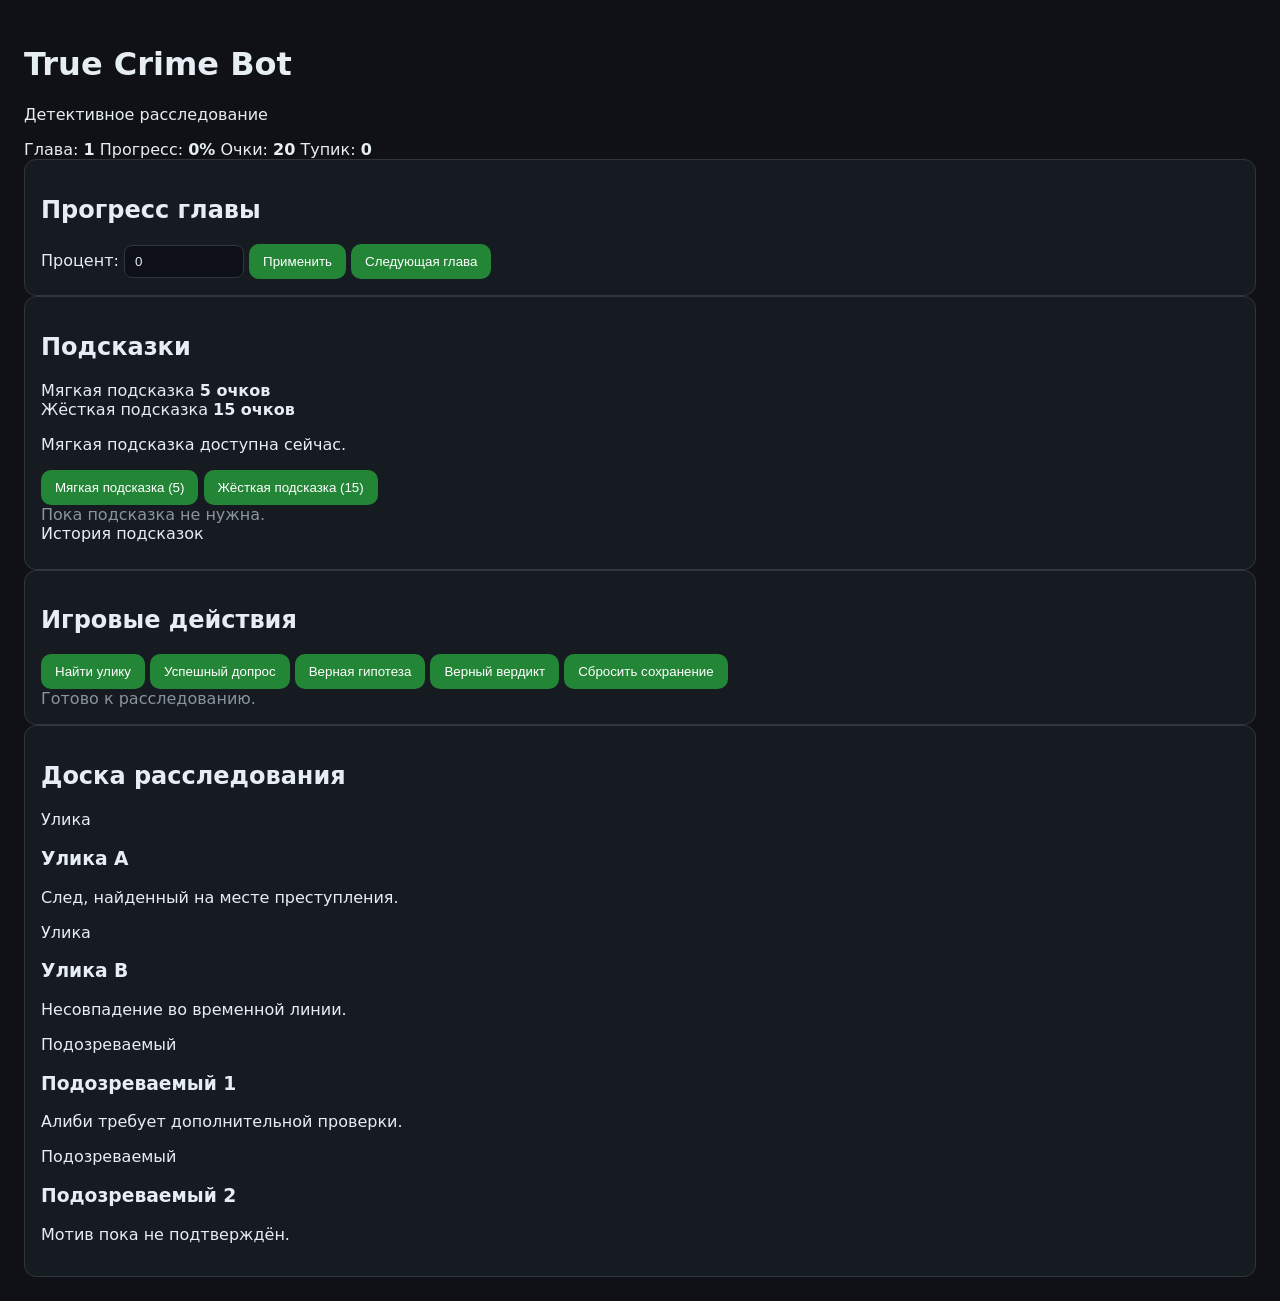
==== index.html @ 6f805174 "Update index.html for True Crime Bot" ====
<!doctype html>
<html lang="ru">
<head>
  <meta charset="UTF-8">
  <meta name="viewport" content="width=device-width, initial-scale=1.0">

  <title>True Crime Bot</title>

  <link rel="stylesheet" href="./style.css">
</head>
<body>
  <main class="app">

    <header class="topbar">
      <div>
        <h1>True Crime Bot</h1>
        <p class="subtitle">Детективное расследование</p>
      </div>

      <div class="status">
        <span>Глава: <b id="uiChapter">1</b></span>
        <span>Прогресс: <b id="uiProgress">0%</b></span>
        <span>Очки: <b id="uiPoints">20</b></span>
        <span>Тупик: <b id="uiStuck">0</b></span>
      </div>
    </header>

    <section class="panel chapter-panel">
      <h2>Прогресс главы</h2>

      <div class="progress-line">
        <div id="chapterProgressBar" class="progress-bar"></div>
      </div>

      <div class="chapter-controls">
        <label for="progressInput">Процент:</label>

        <input
          id="progressInput"
          type="number"
          min="0"
          max="100"
          value="0"
        >

        <button id="applyProgressBtn" type="button">
          Применить
        </button>

        <button id="nextChapterBtn" type="button">
          Следующая глава
        </button>
      </div>
    </section>

    <section class="panel">
      <h2>Подсказки</h2>

      <div class="hint-costs">
        <div class="cost-card soft-cost">
          <span>Мягкая подсказка</span>
          <strong><span id="softCostText">5</span> очков</strong>
        </div>

        <div class="cost-card hard-cost">
          <span>Жёсткая подсказка</span>
          <strong><span id="hardCostText">15</span> очков</strong>
        </div>
      </div>

      <p id="cooldownText" class="cooldown-text">
        Мягкая подсказка доступна сейчас.
      </p>

      <div class="hint-buttons">
        <button id="softHintBtn" type="button">
          Мягкая подсказка
        </button>

        <button id="hardHintBtn" type="button">
          Жёсткая подсказка
        </button>
      </div>

      <div id="hintBox" class="hint-box muted">
        Пока подсказка не запрошена.
      </div>

      <div class="history-title">История подсказок</div>
      <div id="hintHistory" class="hint-history"></div>
    </section>

    <section class="panel">
      <h2>Игровые действия</h2>

      <div class="action-buttons">
        <button id="findClueBtn" type="button">
          Найти улику
        </button>

        <button id="successfulQuestionBtn" type="button">
          Успешный допрос
        </button>

        <button id="correctHypothesisBtn" type="button">
          Верная гипотеза
        </button>

        <button id="correctVerdictBtn" type="button">
          Верный вердикт
        </button>

        <button id="resetBtn" type="button" class="danger-button">
          Сбросить сохранение
        </button>
      </div>

      <div id="gameMessage" class="game-message muted">
        Готово к расследованию.
      </div>
    </section>

    <section class="panel">
      <h2>Доска расследования</h2>

      <div id="evidenceBoard" class="evidence-board">
        <article class="evidence-card board-clue">
          <span class="card-type">Улика</span>
          <h3>Улика A</h3>
          <p>След, найденный на месте преступления.</p>
        </article>

        <article class="evidence-card board-clue">
          <span class="card-type">Улика</span>
          <h3>Улика B</h3>
          <p>Несовпадение во временной линии.</p>
        </article>

        <article class="evidence-card board-suspect">
          <span class="card-type">Подозреваемый</span>
          <h3>Подозреваемый 1</h3>
          <p>Алиби требует дополнительной проверки.</p>
        </article>

        <article class="evidence-card board-suspect">
          <span class="card-type">Подозреваемый</span>
          <h3>Подозреваемый 2</h3>
          <p>Мотив пока не подтверждён.</p>
        </article>
      </div>
    </section>

  </main>

  <script src="./ai_engine.js"></script>
  <script src="./game.js"></script>
</body>
</html>
---- style.css ----
:root {
  --bg: #0f1117;
  --panel: #161b22;
  --border: #30363d;
  --text: #e6edf3;
  --muted: #8b949e;
  --soft: #d29922;
  --hard: #f85149;
  --accent: #238636;
  --glow: rgba(88,166,255,.7);
}

* {
  box-sizing: border-box;
}

body {
  margin: 0;
  padding: 24px;
  background: var(--bg);
  color: var(--text);
  font-family: system-ui, sans-serif;
}

.wrap {
  max-width: 1100px;
  margin: 0 auto;
  display: grid;
  gap: 16px;
}

.panel {
  background: var(--panel);
  border: 1px solid var(--border);
  border-radius: 12px;
  padding: 16px;
}

.row {
  display: flex;
  flex-wrap: wrap;
  gap: 12px;
  align-items: center;
}

.kpi {
  display: flex;
  flex-wrap: wrap;
  gap: 12px;
}

.kpi div {
  background: #0d1117;
  border: 1px solid var(--border);
  border-radius: 10px;
  padding: 10px 12px;
}

.board {
  display: grid;
  grid-template-columns: repeat(auto-fit, minmax(220px, 1fr));
  gap: 12px;
}

.card {
  background: #0d1117;
  border: 1px solid var(--border);
  border-radius: 10px;
  padding: 12px;
  min-height: 72px;
}

button {
  background: var(--accent);
  color: #fff;
  border: 0;
  border-radius: 10px;
  padding: 10px 14px;
  cursor: pointer;
}

button:disabled {
  opacity: .45;
  cursor: not-allowed;
}

input {
  background: #0d1117;
  color: var(--text);
  border: 1px solid var(--border);
  border-radius: 8px;
  padding: 8px 10px;
  width: 120px;
}

.muted {
  color: var(--muted);
}

.hint-soft {
  border-left: 4px solid var(--soft);
  padding-left: 10px;
}

.hint-hard {
  border-left: 4px solid var(--hard);
  padding-left: 10px;
}

.hint-glow {
  outline: 2px solid var(--glow);
  box-shadow: 0 0 10px rgba(88,166,255,.25);
}

.hint-history {
  display: grid;
  gap: 6px;
  margin-top: 10px;
  color: var(--muted);
  font-size: 14px;
}

.small {
  font-size: 14px;
  color: var(--muted);
  }
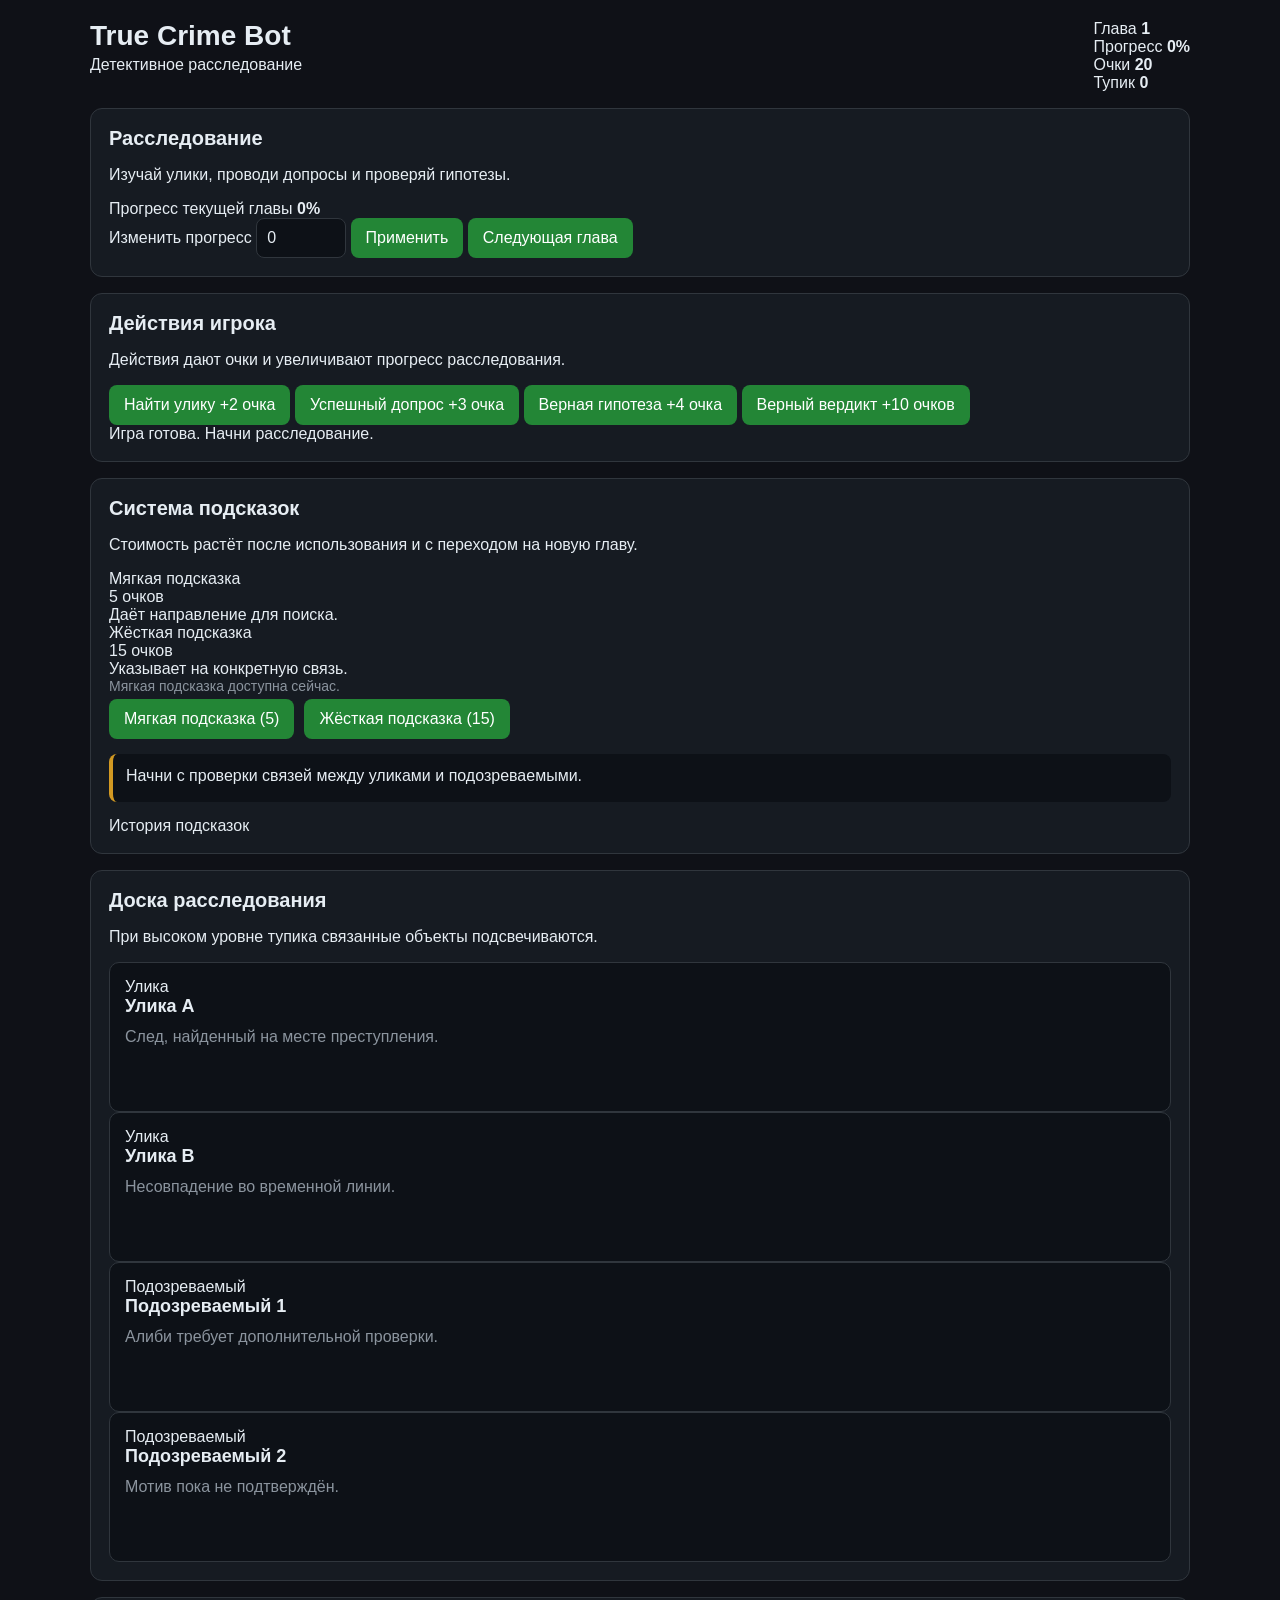
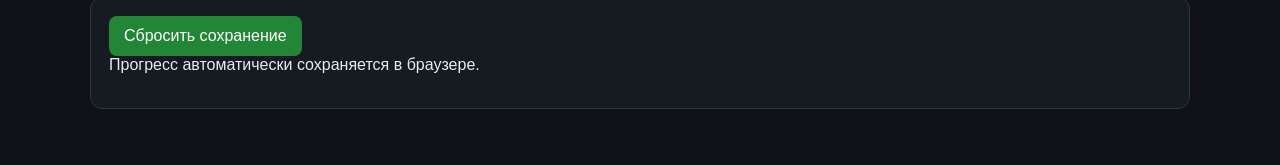
==== commit 56cf1fd0: "Update index.html" ====
--- a/index.html
+++ b/index.html
@@ -1,4 +1,4 @@
-<!doctype html>
+<!DOCTYPE html>
 <html lang="ru">
 <head>
   <meta charset="UTF-8">
@@ -9,150 +9,240 @@
   <link rel="stylesheet" href="./style.css">
 </head>
 <body>
+
   <main class="app">
 
     <header class="topbar">
-      <div>
+      <div class="brand">
         <h1>True Crime Bot</h1>
-        <p class="subtitle">Детективное расследование</p>
-      </div>
-
-      <div class="status">
-        <span>Глава: <b id="uiChapter">1</b></span>
-        <span>Прогресс: <b id="uiProgress">0%</b></span>
-        <span>Очки: <b id="uiPoints">20</b></span>
-        <span>Тупик: <b id="uiStuck">0</b></span>
+        <p>Детективное расследование</p>
+      </div>
+
+      <div class="top-status">
+        <div class="status-item">
+          <span>Глава</span>
+          <strong id="uiChapter">1</strong>
+        </div>
+
+        <div class="status-item">
+          <span>Прогресс</span>
+          <strong id="uiProgress">0%</strong>
+        </div>
+
+        <div class="status-item">
+          <span>Очки</span>
+          <strong id="uiPoints">20</strong>
+        </div>
+
+        <div class="status-item">
+          <span>Тупик</span>
+          <strong id="uiStuck">0</strong>
+        </div>
       </div>
     </header>
 
-    <section class="panel chapter-panel">
-      <h2>Прогресс главы</h2>
-
-      <div class="progress-line">
-        <div id="chapterProgressBar" class="progress-bar"></div>
-      </div>
-
-      <div class="chapter-controls">
-        <label for="progressInput">Процент:</label>
+    <section class="panel">
+      <div class="panel-heading">
+        <div>
+          <h2>Расследование</h2>
+          <p class="panel-description">
+            Изучай улики, проводи допросы и проверяй гипотезы.
+          </p>
+        </div>
+      </div>
+
+      <div class="progress-info">
+        <div class="progress-label">
+          <span>Прогресс текущей главы</span>
+          <strong id="progressLabel">0%</strong>
+        </div>
+
+        <div class="progress-track">
+          <div id="chapterProgressBar" class="progress-fill"></div>
+        </div>
+      </div>
+
+      <div class="control-row">
+        <label class="input-label" for="progressInput">
+          Изменить прогресс
+        </label>
 
         <input
           id="progressInput"
+          class="number-input"
           type="number"
           min="0"
           max="100"
           value="0"
         >
 
-        <button id="applyProgressBtn" type="button">
+        <button id="applyProgressBtn" class="button" type="button">
           Применить
         </button>
 
-        <button id="nextChapterBtn" type="button">
+        <button id="nextChapterBtn" class="button button-secondary" type="button">
           Следующая глава
         </button>
       </div>
     </section>
 
     <section class="panel">
-      <h2>Подсказки</h2>
-
-      <div class="hint-costs">
-        <div class="cost-card soft-cost">
-          <span>Мягкая подсказка</span>
-          <strong><span id="softCostText">5</span> очков</strong>
-        </div>
-
-        <div class="cost-card hard-cost">
-          <span>Жёсткая подсказка</span>
-          <strong><span id="hardCostText">15</span> очков</strong>
-        </div>
-      </div>
-
-      <p id="cooldownText" class="cooldown-text">
+      <div class="panel-heading">
+        <div>
+          <h2>Действия игрока</h2>
+          <p class="panel-description">
+            Действия дают очки и увеличивают прогресс расследования.
+          </p>
+        </div>
+      </div>
+
+      <div class="action-grid">
+        <button id="findClueBtn" class="button" type="button">
+          Найти улику
+          <span class="button-subtitle">+2 очка</span>
+        </button>
+
+        <button id="successfulQuestionBtn" class="button" type="button">
+          Успешный допрос
+          <span class="button-subtitle">+3 очка</span>
+        </button>
+
+        <button id="correctHypothesisBtn" class="button" type="button">
+          Верная гипотеза
+          <span class="button-subtitle">+4 очка</span>
+        </button>
+
+        <button id="correctVerdictBtn" class="button button-important" type="button">
+          Верный вердикт
+          <span class="button-subtitle">+10 очков</span>
+        </button>
+      </div>
+
+      <div id="gameMessage" class="message">
+        Игра готова. Начни расследование.
+      </div>
+    </section>
+
+    <section class="panel">
+      <div class="panel-heading">
+        <div>
+          <h2>Система подсказок</h2>
+          <p class="panel-description">
+            Стоимость растёт после использования и с переходом на новую главу.
+          </p>
+        </div>
+      </div>
+
+      <div class="hint-cost-grid">
+        <div class="hint-cost-card hint-cost-soft">
+          <div class="hint-cost-title">Мягкая подсказка</div>
+          <div class="hint-cost-value">
+            <span id="softCostText">5</span>
+            <span>очков</span>
+          </div>
+          <div class="hint-cost-description">
+            Даёт направление для поиска.
+          </div>
+        </div>
+
+        <div class="hint-cost-card hint-cost-hard">
+          <div class="hint-cost-title">Жёсткая подсказка</div>
+          <div class="hint-cost-value">
+            <span id="hardCostText">15</span>
+            <span>очков</span>
+          </div>
+          <div class="hint-cost-description">
+            Указывает на конкретную связь.
+          </div>
+        </div>
+      </div>
+
+      <div id="cooldownText" class="cooldown-text">
         Мягкая подсказка доступна сейчас.
+      </div>
+
+      <div class="hint-buttons">
+        <button id="softHintBtn" class="button button-soft" type="button">
+          Мягкая подсказка
+        </button>
+
+        <button id="hardHintBtn" class="button button-hard" type="button">
+          Жёсткая подсказка
+        </button>
+      </div>
+
+      <div id="hintBox" class="hint-box hint-box-empty">
+        Пока подсказка не запрошена.
+      </div>
+
+      <div class="history-heading">
+        История подсказок
+      </div>
+
+      <div id="hintHistory" class="hint-history"></div>
+    </section>
+
+    <section class="panel">
+      <div class="panel-heading">
+        <div>
+          <h2>Доска расследования</h2>
+          <p class="panel-description">
+            При высоком уровне тупика связанные объекты подсвечиваются.
+          </p>
+        </div>
+      </div>
+
+      <div id="evidenceBoard" class="evidence-grid">
+
+        <article class="evidence-card board-clue">
+          <div class="evidence-type">Улика</div>
+          <h3>Улика A</h3>
+          <p>
+            След, найденный на месте преступления.
+          </p>
+        </article>
+
+        <article class="evidence-card board-clue">
+          <div class="evidence-type">Улика</div>
+          <h3>Улика B</h3>
+          <p>
+            Несовпадение во временной линии.
+          </p>
+        </article>
+
+        <article class="evidence-card board-suspect">
+          <div class="evidence-type">Подозреваемый</div>
+          <h3>Подозреваемый 1</h3>
+          <p>
+            Алиби требует дополнительной проверки.
+          </p>
+        </article>
+
+        <article class="evidence-card board-suspect">
+          <div class="evidence-type">Подозреваемый</div>
+          <h3>Подозреваемый 2</h3>
+          <p>
+            Мотив пока не подтверждён.
+          </p>
+        </article>
+
+      </div>
+    </section>
+
+    <section class="panel panel-settings">
+      <button id="resetBtn" class="button button-danger" type="button">
+        Сбросить сохранение
+      </button>
+
+      <p class="storage-info">
+        Прогресс автоматически сохраняется в браузере.
       </p>
-
-      <div class="hint-buttons">
-        <button id="softHintBtn" type="button">
-          Мягкая подсказка
-        </button>
-
-        <button id="hardHintBtn" type="button">
-          Жёсткая подсказка
-        </button>
-      </div>
-
-      <div id="hintBox" class="hint-box muted">
-        Пока подсказка не запрошена.
-      </div>
-
-      <div class="history-title">История подсказок</div>
-      <div id="hintHistory" class="hint-history"></div>
-    </section>
-
-    <section class="panel">
-      <h2>Игровые действия</h2>
-
-      <div class="action-buttons">
-        <button id="findClueBtn" type="button">
-          Найти улику
-        </button>
-
-        <button id="successfulQuestionBtn" type="button">
-          Успешный допрос
-        </button>
-
-        <button id="correctHypothesisBtn" type="button">
-          Верная гипотеза
-        </button>
-
-        <button id="correctVerdictBtn" type="button">
-          Верный вердикт
-        </button>
-
-        <button id="resetBtn" type="button" class="danger-button">
-          Сбросить сохранение
-        </button>
-      </div>
-
-      <div id="gameMessage" class="game-message muted">
-        Готово к расследованию.
-      </div>
-    </section>
-
-    <section class="panel">
-      <h2>Доска расследования</h2>
-
-      <div id="evidenceBoard" class="evidence-board">
-        <article class="evidence-card board-clue">
-          <span class="card-type">Улика</span>
-          <h3>Улика A</h3>
-          <p>След, найденный на месте преступления.</p>
-        </article>
-
-        <article class="evidence-card board-clue">
-          <span class="card-type">Улика</span>
-          <h3>Улика B</h3>
-          <p>Несовпадение во временной линии.</p>
-        </article>
-
-        <article class="evidence-card board-suspect">
-          <span class="card-type">Подозреваемый</span>
-          <h3>Подозреваемый 1</h3>
-          <p>Алиби требует дополнительной проверки.</p>
-        </article>
-
-        <article class="evidence-card board-suspect">
-          <span class="card-type">Подозреваемый</span>
-          <h3>Подозреваемый 2</h3>
-          <p>Мотив пока не подтверждён.</p>
-        </article>
-      </div>
     </section>
 
   </main>
 
   <script src="./ai_engine.js"></script>
   <script src="./game.js"></script>
+
 </body>
-</html>
+  </html>
--- a/style.css
+++ b/style.css
@@ -1,126 +1,353 @@
 :root {
   --bg: #0f1117;
   --panel: #161b22;
+  --panel-dark: #0d1117;
   --border: #30363d;
   --text: #e6edf3;
   --muted: #8b949e;
+  --accent: #238636;
+  --accent-hover: #2ea043;
   --soft: #d29922;
   --hard: #f85149;
-  --accent: #238636;
-  --glow: rgba(88,166,255,.7);
+  --blue: #58a6ff;
+  --danger: #da3633;
 }
 
 * {
   box-sizing: border-box;
 }
 
+html {
+  min-height: 100%;
+}
+
 body {
   margin: 0;
-  padding: 24px;
+  min-width: 320px;
+  min-height: 100vh;
   background: var(--bg);
   color: var(--text);
-  font-family: system-ui, sans-serif;
-}
-
-.wrap {
-  max-width: 1100px;
+  font-family: Arial, Helvetica, sans-serif;
+}
+
+button,
+input {
+  font: inherit;
+}
+
+button {
+  border: 0;
+  border-radius: 8px;
+  padding: 11px 15px;
+  color: #ffffff;
+  background: var(--accent);
+  cursor: pointer;
+  transition:
+    background 0.2s ease,
+    opacity 0.2s ease,
+    transform 0.2s ease;
+}
+
+button:hover:not(:disabled) {
+  background: var(--accent-hover);
+  transform: translateY(-1px);
+}
+
+button:disabled {
+  cursor: not-allowed;
+  opacity: 0.45;
+}
+
+input {
+  width: 90px;
+  padding: 10px;
+  border: 1px solid var(--border);
+  border-radius: 8px;
+  outline: none;
+  background: var(--panel-dark);
+  color: var(--text);
+}
+
+input:focus {
+  border-color: var(--blue);
+}
+
+.app {
+  width: min(1100px, calc(100% - 28px));
   margin: 0 auto;
-  display: grid;
-  gap: 16px;
-}
-
-.panel {
-  background: var(--panel);
-  border: 1px solid var(--border);
-  border-radius: 12px;
-  padding: 16px;
-}
-
-.row {
+  padding: 20px 0 40px;
+}
+
+.topbar {
+  display: flex;
+  justify-content: space-between;
+  align-items: flex-start;
+  gap: 20px;
+  margin-bottom: 16px;
+}
+
+h1,
+h2,
+h3,
+p {
+  margin-top: 0;
+}
+
+h1 {
+  margin-bottom: 4px;
+  font-size: 28px;
+}
+
+h2 {
+  margin-bottom: 16px;
+  font-size: 20px;
+}
+
+h3 {
+  margin-bottom: 8px;
+  font-size: 18px;
+}
+
+.subtitle {
+  margin-bottom: 0;
+  color: var(--muted);
+}
+
+.status {
   display: flex;
   flex-wrap: wrap;
-  gap: 12px;
-  align-items: center;
-}
-
-.kpi {
+  justify-content: flex-end;
+  gap: 8px;
+}
+
+.status span {
+  padding: 9px 11px;
+  border: 1px solid var(--border);
+  border-radius: 8px;
+  background: var(--panel);
+  color: var(--muted);
+  font-size: 14px;
+}
+
+.status b {
+  color: var(--text);
+}
+
+.panel {
+  margin-bottom: 16px;
+  padding: 18px;
+  border: 1px solid var(--border);
+  border-radius: 12px;
+  background: var(--panel);
+}
+
+.chapter-controls,
+.hint-buttons,
+.action-buttons {
   display: flex;
   flex-wrap: wrap;
+  align-items: center;
+  gap: 10px;
+}
+
+.progress-line {
+  width: 100%;
+  height: 12px;
+  margin-bottom: 15px;
+  overflow: hidden;
+  border-radius: 10px;
+  background: var(--panel-dark);
+}
+
+.progress-bar {
+  width: 0%;
+  height: 100%;
+  border-radius: inherit;
+  background: var(--blue);
+  transition: width 0.25s ease;
+}
+
+.hint-costs {
+  display: grid;
+  grid-template-columns: repeat(2, minmax(0, 1fr));
   gap: 12px;
-}
-
-.kpi div {
-  background: #0d1117;
-  border: 1px solid var(--border);
-  border-radius: 10px;
-  padding: 10px 12px;
-}
-
-.board {
-  display: grid;
-  grid-template-columns: repeat(auto-fit, minmax(220px, 1fr));
-  gap: 12px;
-}
-
-.card {
-  background: #0d1117;
-  border: 1px solid var(--border);
-  border-radius: 10px;
-  padding: 12px;
-  min-height: 72px;
-}
-
-button {
-  background: var(--accent);
-  color: #fff;
-  border: 0;
-  border-radius: 10px;
-  padding: 10px 14px;
-  cursor: pointer;
-}
-
-button:disabled {
-  opacity: .45;
-  cursor: not-allowed;
-}
-
-input {
-  background: #0d1117;
-  color: var(--text);
-  border: 1px solid var(--border);
-  border-radius: 8px;
-  padding: 8px 10px;
-  width: 120px;
-}
-
-.muted {
-  color: var(--muted);
+  margin-bottom: 12px;
+}
+
+.cost-card {
+  display: flex;
+  justify-content: space-between;
+  gap: 10px;
+  padding: 14px;
+  border: 1px solid var(--border);
+  border-left-width: 4px;
+  border-radius: 8px;
+  background: var(--panel-dark);
+}
+
+.soft-cost {
+  border-left-color: var(--soft);
+}
+
+.hard-cost {
+  border-left-color: var(--hard);
+}
+
+.cost-card span {
+  color: var(--muted);
+}
+
+.cost-card strong {
+  white-space: nowrap;
+}
+
+.cooldown-text {
+  min-height: 21px;
+  color: var(--muted);
+  font-size: 14px;
+}
+
+.hint-buttons {
+  margin-bottom: 15px;
+}
+
+.hint-box {
+  min-height: 48px;
+  margin-bottom: 15px;
+  padding: 13px;
+  border-radius: 8px;
+  background: var(--panel-dark);
 }
 
 .hint-soft {
   border-left: 4px solid var(--soft);
-  padding-left: 10px;
 }
 
 .hint-hard {
   border-left: 4px solid var(--hard);
-  padding-left: 10px;
-}
-
-.hint-glow {
-  outline: 2px solid var(--glow);
-  box-shadow: 0 0 10px rgba(88,166,255,.25);
+}
+
+.history-title {
+  margin-bottom: 8px;
+  color: var(--muted);
+  font-size: 14px;
 }
 
 .hint-history {
   display: grid;
-  gap: 6px;
-  margin-top: 10px;
+  gap: 7px;
   color: var(--muted);
   font-size: 14px;
 }
 
-.small {
-  font-size: 14px;
-  color: var(--muted);
-  }
+.hint-history:empty {
+  display: none;
+}
+
+.game-message {
+  min-height: 22px;
+  margin-top: 15px;
+}
+
+.evidence-board {
+  display: grid;
+  grid-template-columns: repeat(auto-fit, minmax(210px, 1fr));
+  gap: 12px;
+}
+
+.evidence-card {
+  min-height: 150px;
+  padding: 15px;
+  border: 1px solid var(--border);
+  border-radius: 10px;
+  background: var(--panel-dark);
+  transition:
+    outline 0.2s ease,
+    box-shadow 0.2s ease;
+}
+
+.evidence-card p {
+  color: var(--muted);
+  line-height: 1.45;
+}
+
+.card-type {
+  color: var(--blue);
+  font-size: 12px;
+  text-transform: uppercase;
+  letter-spacing: 0.08em;
+}
+
+.hint-glow {
+  outline: 2px solid var(--blue);
+  box-shadow: 0 0 14px rgba(88, 166, 255, 0.35);
+}
+
+.danger-button {
+  background: var(--danger);
+}
+
+.danger-button:hover:not(:disabled) {
+  background: #f0443e;
+}
+
+.muted {
+  color: var(--muted);
+}
+
+@media (max-width: 760px) {
+  .topbar {
+    display: block;
+  }
+
+  .status {
+    justify-content: flex-start;
+    margin-top: 15px;
+  }
+
+  .hint-costs {
+    grid-template-columns: 1fr;
+  }
+}
+
+@media (max-width: 480px) {
+  body {
+    padding: 0;
+  }
+
+  .app {
+    width: calc(100% - 20px);
+    padding-top: 12px;
+  }
+
+  .panel {
+    padding: 14px;
+  }
+
+  .status span {
+    flex: 1 1 calc(50% - 8px);
+  }
+
+  button {
+    width: 100%;
+  }
+
+  .chapter-controls,
+  .hint-buttons,
+  .action-buttons {
+    align-items: stretch;
+  }
+
+  .chapter-controls label {
+    width: 100%;
+  }
+
+  .chapter-controls input {
+    width: 100%;
+  }
+
+  .cost-card {
+    align-items: flex-start;
+    flex-direction: column;
+  }
+}
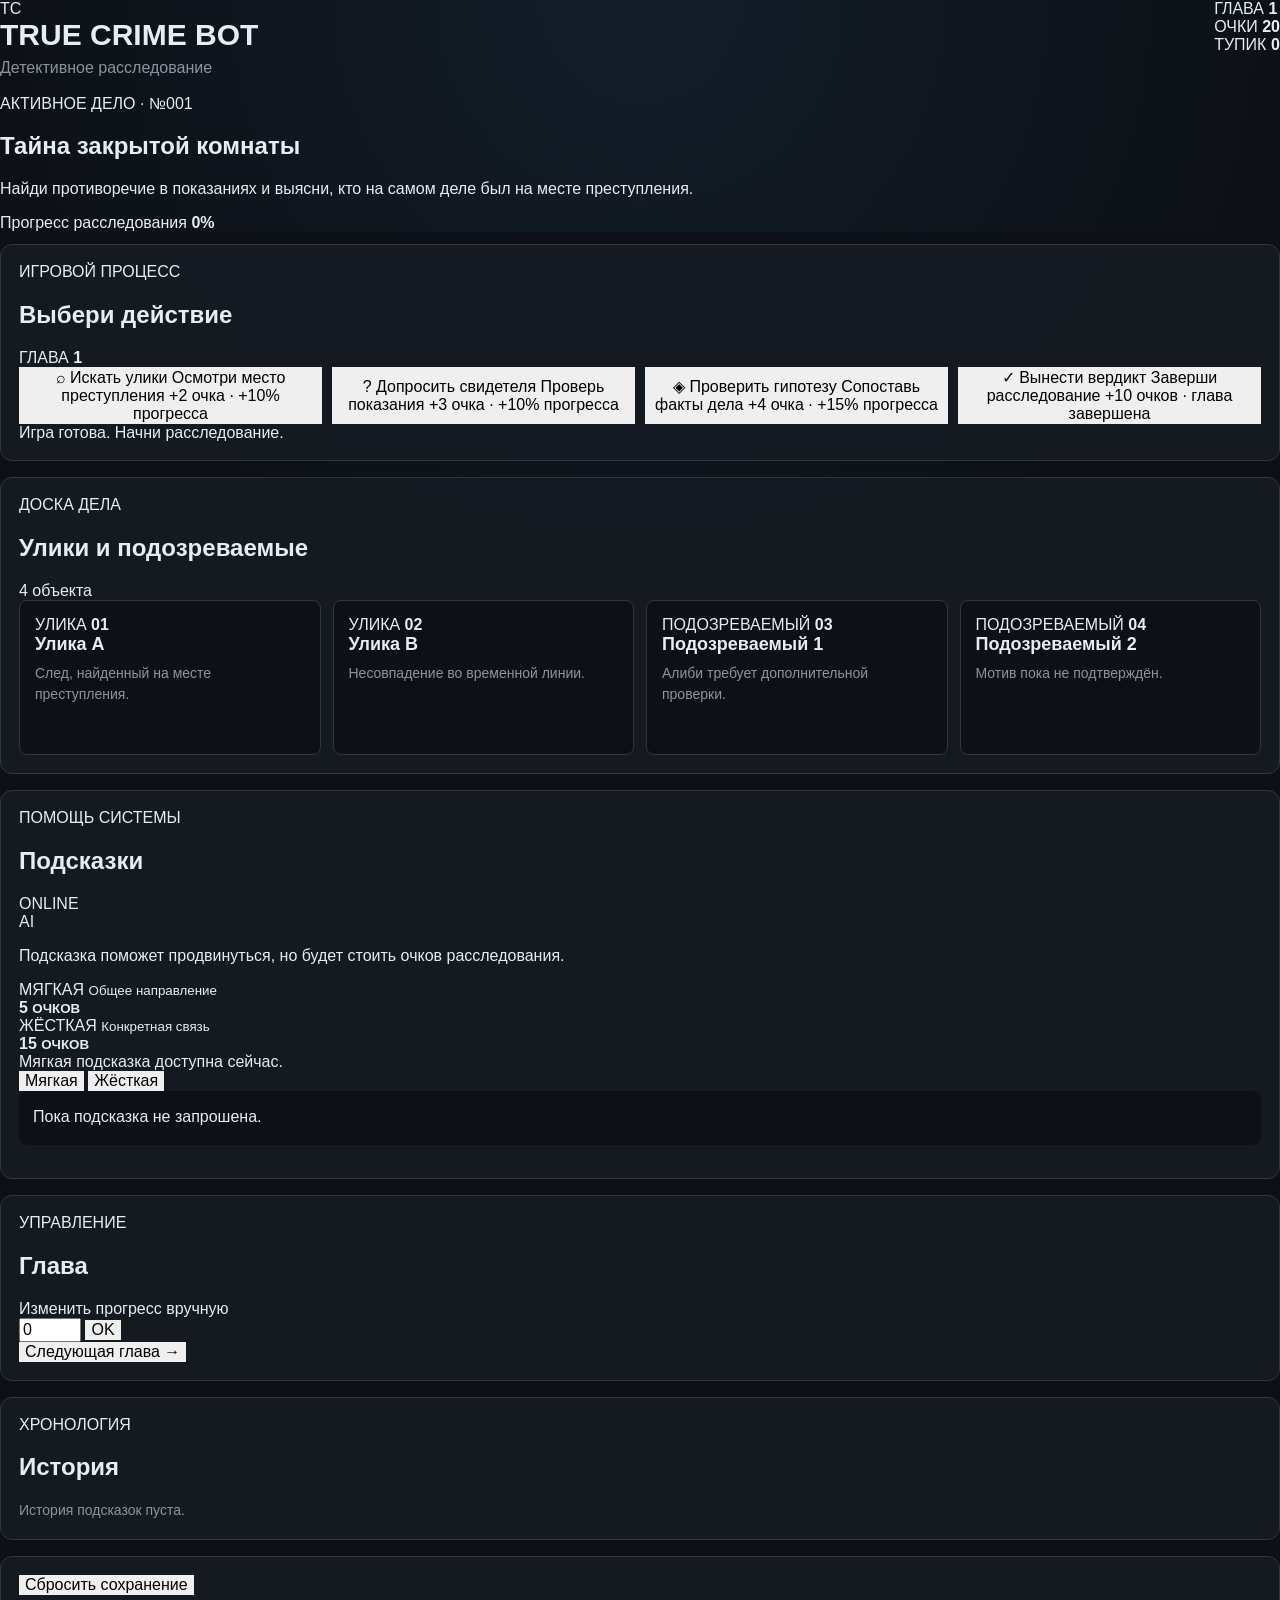
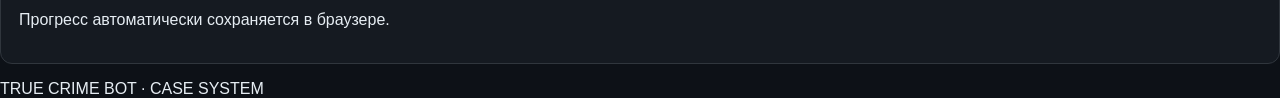
==== commit c65a73b0: "Update index.html" ====
--- a/index.html
+++ b/index.html
@@ -10,239 +10,352 @@
 </head>
 <body>
 
-  <main class="app">
+  <div class="game-shell">
 
     <header class="topbar">
       <div class="brand">
-        <h1>True Crime Bot</h1>
-        <p>Детективное расследование</p>
+        <div class="brand-logo">TC</div>
+
+        <div>
+          <h1>TRUE CRIME BOT</h1>
+          <p>Детективное расследование</p>
+        </div>
       </div>
 
-      <div class="top-status">
-        <div class="status-item">
-          <span>Глава</span>
+      <div class="top-stats">
+        <div class="top-stat">
+          <span>ГЛАВА</span>
           <strong id="uiChapter">1</strong>
         </div>
 
-        <div class="status-item">
-          <span>Прогресс</span>
-          <strong id="uiProgress">0%</strong>
-        </div>
-
-        <div class="status-item">
-          <span>Очки</span>
+        <div class="top-stat">
+          <span>ОЧКИ</span>
           <strong id="uiPoints">20</strong>
         </div>
 
-        <div class="status-item">
-          <span>Тупик</span>
+        <div class="top-stat">
+          <span>ТУПИК</span>
           <strong id="uiStuck">0</strong>
         </div>
       </div>
     </header>
 
-    <section class="panel">
-      <div class="panel-heading">
-        <div>
-          <h2>Расследование</h2>
-          <p class="panel-description">
-            Изучай улики, проводи допросы и проверяй гипотезы.
+    <div class="dashboard">
+
+      <main class="main-content">
+
+        <section class="case-screen">
+          <div class="case-screen-grid"></div>
+
+          <div class="case-content">
+            <div class="case-label">
+              АКТИВНОЕ ДЕЛО · №001
+            </div>
+
+            <h2>Тайна закрытой комнаты</h2>
+
+            <p>
+              Найди противоречие в показаниях и выясни,
+              кто на самом деле был на месте преступления.
+            </p>
+
+            <div class="progress-area">
+              <div class="progress-header">
+                <span>Прогресс расследования</span>
+                <strong id="uiProgress">0%</strong>
+              </div>
+
+              <div class="progress-track">
+                <div id="chapterProgressBar" class="progress-fill"></div>
+              </div>
+            </div>
+          </div>
+        </section>
+
+        <section class="panel actions-panel">
+          <div class="panel-header">
+            <div>
+              <span class="eyebrow">ИГРОВОЙ ПРОЦЕСС</span>
+              <h2>Выбери действие</h2>
+            </div>
+
+            <div class="chapter-chip">
+              ГЛАВА <b id="chapterBadge">1</b>
+            </div>
+          </div>
+
+          <div class="action-grid">
+
+            <button id="findClueBtn" class="action-card action-blue" type="button">
+              <span class="action-icon">⌕</span>
+              <span class="action-title">Искать улики</span>
+              <span class="action-text">
+                Осмотри место преступления
+              </span>
+              <span class="action-reward">
+                +2 очка · +10% прогресса
+              </span>
+            </button>
+
+            <button id="successfulQuestionBtn" class="action-card action-green" type="button">
+              <span class="action-icon">?</span>
+              <span class="action-title">Допросить свидетеля</span>
+              <span class="action-text">
+                Проверь показания
+              </span>
+              <span class="action-reward">
+                +3 очка · +10% прогресса
+              </span>
+            </button>
+
+            <button id="correctHypothesisBtn" class="action-card action-purple" type="button">
+              <span class="action-icon">◈</span>
+              <span class="action-title">Проверить гипотезу</span>
+              <span class="action-text">
+                Сопоставь факты дела
+              </span>
+              <span class="action-reward">
+                +4 очка · +15% прогресса
+              </span>
+            </button>
+
+            <button id="correctVerdictBtn" class="action-card action-gold" type="button">
+              <span class="action-icon">✓</span>
+              <span class="action-title">Вынести вердикт</span>
+              <span class="action-text">
+                Заверши расследование
+              </span>
+              <span class="action-reward">
+                +10 очков · глава завершена
+              </span>
+            </button>
+
+          </div>
+
+          <div id="gameMessage" class="game-message">
+            Игра готова. Начни расследование.
+          </div>
+        </section>
+
+        <section class="panel board-panel">
+          <div class="panel-header">
+            <div>
+              <span class="eyebrow">ДОСКА ДЕЛА</span>
+              <h2>Улики и подозреваемые</h2>
+            </div>
+
+            <div class="object-count">
+              4 объекта
+            </div>
+          </div>
+
+          <div id="evidenceBoard" class="evidence-grid">
+
+            <article class="evidence-card board-clue">
+              <div class="evidence-header">
+                <span>УЛИКА</span>
+                <b>01</b>
+              </div>
+
+              <h3>Улика A</h3>
+
+              <p>
+                След, найденный на месте преступления.
+              </p>
+
+              <div class="card-line"></div>
+            </article>
+
+            <article class="evidence-card board-clue">
+              <div class="evidence-header">
+                <span>УЛИКА</span>
+                <b>02</b>
+              </div>
+
+              <h3>Улика B</h3>
+
+              <p>
+                Несовпадение во временной линии.
+              </p>
+
+              <div class="card-line"></div>
+            </article>
+
+            <article class="evidence-card board-suspect">
+              <div class="evidence-header">
+                <span>ПОДОЗРЕВАЕМЫЙ</span>
+                <b>03</b>
+              </div>
+
+              <h3>Подозреваемый 1</h3>
+
+              <p>
+                Алиби требует дополнительной проверки.
+              </p>
+
+              <div class="card-line"></div>
+            </article>
+
+            <article class="evidence-card board-suspect">
+              <div class="evidence-header">
+                <span>ПОДОЗРЕВАЕМЫЙ</span>
+                <b>04</b>
+              </div>
+
+              <h3>Подозреваемый 2</h3>
+
+              <p>
+                Мотив пока не подтверждён.
+              </p>
+
+              <div class="card-line"></div>
+            </article>
+
+          </div>
+        </section>
+
+      </main>
+
+      <aside class="sidebar">
+
+        <section class="panel hint-panel">
+          <div class="panel-header">
+            <div>
+              <span class="eyebrow">ПОМОЩЬ СИСТЕМЫ</span>
+              <h2>Подсказки</h2>
+            </div>
+
+            <span class="online-status">
+              <i></i> ONLINE
+            </span>
+          </div>
+
+          <div class="ai-message">
+            <div class="ai-avatar">AI</div>
+
+            <p>
+              Подсказка поможет продвинуться,
+              но будет стоить очков расследования.
+            </p>
+          </div>
+
+          <div class="hint-prices">
+
+            <div class="hint-price soft-price">
+              <div>
+                <span>МЯГКАЯ</span>
+                <small>Общее направление</small>
+              </div>
+
+              <strong>
+                <b id="softCostText">5</b>
+                <small>ОЧКОВ</small>
+              </strong>
+            </div>
+
+            <div class="hint-price hard-price">
+              <div>
+                <span>ЖЁСТКАЯ</span>
+                <small>Конкретная связь</small>
+              </div>
+
+              <strong>
+                <b id="hardCostText">15</b>
+                <small>ОЧКОВ</small>
+              </strong>
+            </div>
+
+          </div>
+
+          <div id="cooldownText" class="cooldown">
+            Мягкая подсказка доступна сейчас.
+          </div>
+
+          <div class="hint-actions">
+            <button id="softHintBtn" class="hint-btn soft-btn" type="button">
+              Мягкая
+            </button>
+
+            <button id="hardHintBtn" class="hint-btn hard-btn" type="button">
+              Жёсткая
+            </button>
+          </div>
+
+          <div id="hintBox" class="hint-box empty-hint">
+            Пока подсказка не запрошена.
+          </div>
+        </section>
+
+        <section class="panel settings-panel">
+          <div class="panel-header">
+            <div>
+              <span class="eyebrow">УПРАВЛЕНИЕ</span>
+              <h2>Глава</h2>
+            </div>
+          </div>
+
+          <label class="setting-label" for="progressInput">
+            Изменить прогресс вручную
+          </label>
+
+          <div class="setting-row">
+            <input
+              id="progressInput"
+              class="progress-input"
+              type="number"
+              min="0"
+              max="100"
+              value="0"
+            >
+
+            <button id="applyProgressBtn" class="ok-btn" type="button">
+              OK
+            </button>
+          </div>
+
+          <button id="nextChapterBtn" class="next-btn" type="button">
+            <span>Следующая глава</span>
+            <b>→</b>
+          </button>
+        </section>
+
+        <section class="panel history-panel">
+          <div class="panel-header">
+            <div>
+              <span class="eyebrow">ХРОНОЛОГИЯ</span>
+              <h2>История</h2>
+            </div>
+          </div>
+
+          <div id="hintHistory" class="hint-history">
+            <div class="history-empty">
+              История подсказок пуста.
+            </div>
+          </div>
+        </section>
+
+        <section class="panel reset-panel">
+          <button id="resetBtn" class="reset-btn" type="button">
+            Сбросить сохранение
+          </button>
+
+          <p>
+            Прогресс автоматически сохраняется в браузере.
           </p>
-        </div>
-      </div>
-
-      <div class="progress-info">
-        <div class="progress-label">
-          <span>Прогресс текущей главы</span>
-          <strong id="progressLabel">0%</strong>
-        </div>
-
-        <div class="progress-track">
-          <div id="chapterProgressBar" class="progress-fill"></div>
-        </div>
-      </div>
-
-      <div class="control-row">
-        <label class="input-label" for="progressInput">
-          Изменить прогресс
-        </label>
-
-        <input
-          id="progressInput"
-          class="number-input"
-          type="number"
-          min="0"
-          max="100"
-          value="0"
-        >
-
-        <button id="applyProgressBtn" class="button" type="button">
-          Применить
-        </button>
-
-        <button id="nextChapterBtn" class="button button-secondary" type="button">
-          Следующая глава
-        </button>
-      </div>
-    </section>
-
-    <section class="panel">
-      <div class="panel-heading">
-        <div>
-          <h2>Действия игрока</h2>
-          <p class="panel-description">
-            Действия дают очки и увеличивают прогресс расследования.
-          </p>
-        </div>
-      </div>
-
-      <div class="action-grid">
-        <button id="findClueBtn" class="button" type="button">
-          Найти улику
-          <span class="button-subtitle">+2 очка</span>
-        </button>
-
-        <button id="successfulQuestionBtn" class="button" type="button">
-          Успешный допрос
-          <span class="button-subtitle">+3 очка</span>
-        </button>
-
-        <button id="correctHypothesisBtn" class="button" type="button">
-          Верная гипотеза
-          <span class="button-subtitle">+4 очка</span>
-        </button>
-
-        <button id="correctVerdictBtn" class="button button-important" type="button">
-          Верный вердикт
-          <span class="button-subtitle">+10 очков</span>
-        </button>
-      </div>
-
-      <div id="gameMessage" class="message">
-        Игра готова. Начни расследование.
-      </div>
-    </section>
-
-    <section class="panel">
-      <div class="panel-heading">
-        <div>
-          <h2>Система подсказок</h2>
-          <p class="panel-description">
-            Стоимость растёт после использования и с переходом на новую главу.
-          </p>
-        </div>
-      </div>
-
-      <div class="hint-cost-grid">
-        <div class="hint-cost-card hint-cost-soft">
-          <div class="hint-cost-title">Мягкая подсказка</div>
-          <div class="hint-cost-value">
-            <span id="softCostText">5</span>
-            <span>очков</span>
-          </div>
-          <div class="hint-cost-description">
-            Даёт направление для поиска.
-          </div>
-        </div>
-
-        <div class="hint-cost-card hint-cost-hard">
-          <div class="hint-cost-title">Жёсткая подсказка</div>
-          <div class="hint-cost-value">
-            <span id="hardCostText">15</span>
-            <span>очков</span>
-          </div>
-          <div class="hint-cost-description">
-            Указывает на конкретную связь.
-          </div>
-        </div>
-      </div>
-
-      <div id="cooldownText" class="cooldown-text">
-        Мягкая подсказка доступна сейчас.
-      </div>
-
-      <div class="hint-buttons">
-        <button id="softHintBtn" class="button button-soft" type="button">
-          Мягкая подсказка
-        </button>
-
-        <button id="hardHintBtn" class="button button-hard" type="button">
-          Жёсткая подсказка
-        </button>
-      </div>
-
-      <div id="hintBox" class="hint-box hint-box-empty">
-        Пока подсказка не запрошена.
-      </div>
-
-      <div class="history-heading">
-        История подсказок
-      </div>
-
-      <div id="hintHistory" class="hint-history"></div>
-    </section>
-
-    <section class="panel">
-      <div class="panel-heading">
-        <div>
-          <h2>Доска расследования</h2>
-          <p class="panel-description">
-            При высоком уровне тупика связанные объекты подсвечиваются.
-          </p>
-        </div>
-      </div>
-
-      <div id="evidenceBoard" class="evidence-grid">
-
-        <article class="evidence-card board-clue">
-          <div class="evidence-type">Улика</div>
-          <h3>Улика A</h3>
-          <p>
-            След, найденный на месте преступления.
-          </p>
-        </article>
-
-        <article class="evidence-card board-clue">
-          <div class="evidence-type">Улика</div>
-          <h3>Улика B</h3>
-          <p>
-            Несовпадение во временной линии.
-          </p>
-        </article>
-
-        <article class="evidence-card board-suspect">
-          <div class="evidence-type">Подозреваемый</div>
-          <h3>Подозреваемый 1</h3>
-          <p>
-            Алиби требует дополнительной проверки.
-          </p>
-        </article>
-
-        <article class="evidence-card board-suspect">
-          <div class="evidence-type">Подозреваемый</div>
-          <h3>Подозреваемый 2</h3>
-          <p>
-            Мотив пока не подтверждён.
-          </p>
-        </article>
-
-      </div>
-    </section>
-
-    <section class="panel panel-settings">
-      <button id="resetBtn" class="button button-danger" type="button">
-        Сбросить сохранение
-      </button>
-
-      <p class="storage-info">
-        Прогресс автоматически сохраняется в браузере.
-      </p>
-    </section>
-
-  </main>
+        </section>
+
+      </aside>
+
+    </div>
+
+    <footer class="footer">
+      TRUE CRIME BOT <span>·</span> CASE SYSTEM
+    </footer>
+
+  </div>
 
   <script src="./ai_engine.js"></script>
   <script src="./game.js"></script>
 
 </body>
-  </html>
+</html>
--- a/style.css
+++ b/style.css
@@ -1,16 +1,22 @@
 :root {
-  --bg: #0f1117;
-  --panel: #161b22;
-  --panel-dark: #0d1117;
-  --border: #30363d;
-  --text: #e6edf3;
-  --muted: #8b949e;
-  --accent: #238636;
-  --accent-hover: #2ea043;
-  --soft: #d29922;
-  --hard: #f85149;
-  --blue: #58a6ff;
-  --danger: #da3633;
+  --color-background: #0d1117;
+  --color-panel: #161b22;
+  --color-panel-light: #1d2430;
+  --color-border: #30363d;
+  --color-text: #e6edf3;
+  --color-muted: #8b949e;
+
+  --color-green: #238636;
+  --color-green-hover: #2ea043;
+
+  --color-blue: #58a6ff;
+  --color-yellow: #d29922;
+  --color-red: #f85149;
+  --color-red-dark: #da3633;
+
+  --radius-small: 8px;
+  --radius-medium: 12px;
+  --radius-large: 16px;
 }
 
 * {
@@ -18,16 +24,28 @@
 }
 
 html {
+  min-width: 320px;
   min-height: 100%;
 }
 
 body {
-  margin: 0;
   min-width: 320px;
   min-height: 100vh;
-  background: var(--bg);
-  color: var(--text);
-  font-family: Arial, Helvetica, sans-serif;
+  margin: 0;
+
+  background:
+    radial-gradient(
+      circle at top,
+      rgba(88, 166, 255, 0.08),
+      transparent 35%
+    ),
+    var(--color-background);
+
+  color: var(--color-text);
+  font-family:
+    Arial,
+    Helvetica,
+    sans-serif;
 }
 
 button,
@@ -37,286 +55,473 @@
 
 button {
   border: 0;
-  border-radius: 8px;
-  padding: 11px 15px;
-  color: #ffffff;
-  background: var(--accent);
-  cursor: pointer;
-  transition:
-    background 0.2s ease,
-    opacity 0.2s ease,
-    transform 0.2s ease;
-}
-
-button:hover:not(:disabled) {
-  background: var(--accent-hover);
-  transform: translateY(-1px);
-}
-
-button:disabled {
-  cursor: not-allowed;
-  opacity: 0.45;
-}
-
-input {
-  width: 90px;
-  padding: 10px;
-  border: 1px solid var(--border);
-  border-radius: 8px;
-  outline: none;
-  background: var(--panel-dark);
-  color: var(--text);
-}
-
-input:focus {
-  border-color: var(--blue);
 }
 
 .app {
   width: min(1100px, calc(100% - 28px));
   margin: 0 auto;
-  padding: 20px 0 40px;
+  padding: 22px 0 42px;
 }
 
 .topbar {
   display: flex;
   justify-content: space-between;
   align-items: flex-start;
-  gap: 20px;
-  margin-bottom: 16px;
-}
-
-h1,
-h2,
-h3,
-p {
-  margin-top: 0;
-}
-
-h1 {
-  margin-bottom: 4px;
-  font-size: 28px;
-}
-
-h2 {
-  margin-bottom: 16px;
-  font-size: 20px;
-}
-
-h3 {
-  margin-bottom: 8px;
-  font-size: 18px;
-}
-
-.subtitle {
-  margin-bottom: 0;
-  color: var(--muted);
-}
-
-.status {
+  gap: 24px;
+
+  margin-bottom: 18px;
+}
+
+.brand h1 {
+  margin: 0 0 6px;
+  font-size: 30px;
+  line-height: 1.15;
+}
+
+.brand p {
+  margin: 0;
+  color: var(--color-muted);
+}
+
+.top-status {
   display: flex;
   flex-wrap: wrap;
   justify-content: flex-end;
   gap: 8px;
 }
 
-.status span {
+.status-item {
+  min-width: 78px;
   padding: 9px 11px;
-  border: 1px solid var(--border);
-  border-radius: 8px;
-  background: var(--panel);
-  color: var(--muted);
-  font-size: 14px;
-}
-
-.status b {
-  color: var(--text);
+
+  border: 1px solid var(--color-border);
+  border-radius: var(--radius-small);
+
+  background: var(--color-panel);
+
+  text-align: center;
+}
+
+.status-item span {
+  display: block;
+  margin-bottom: 4px;
+
+  color: var(--color-muted);
+  font-size: 12px;
+}
+
+.status-item strong {
+  font-size: 16px;
 }
 
 .panel {
   margin-bottom: 16px;
   padding: 18px;
-  border: 1px solid var(--border);
-  border-radius: 12px;
-  background: var(--panel);
-}
-
-.chapter-controls,
-.hint-buttons,
-.action-buttons {
+
+  border: 1px solid var(--color-border);
+  border-radius: var(--radius-medium);
+
+  background: rgba(22, 27, 34, 0.94);
+}
+
+.panel-heading {
+  display: flex;
+  justify-content: space-between;
+  align-items: flex-start;
+  gap: 15px;
+
+  margin-bottom: 16px;
+}
+
+.panel-heading h2 {
+  margin: 0 0 6px;
+  font-size: 21px;
+}
+
+.panel-description {
+  margin: 0;
+  color: var(--color-muted);
+  font-size: 14px;
+  line-height: 1.45;
+}
+
+.progress-info {
+  margin-bottom: 16px;
+}
+
+.progress-label {
+  display: flex;
+  justify-content: space-between;
+  gap: 12px;
+
+  margin-bottom: 8px;
+
+  color: var(--color-muted);
+  font-size: 14px;
+}
+
+.progress-label strong {
+  color: var(--color-text);
+}
+
+.progress-track {
+  width: 100%;
+  height: 12px;
+
+  overflow: hidden;
+
+  border-radius: 20px;
+  background: var(--color-background);
+}
+
+.progress-fill {
+  width: 0%;
+  height: 100%;
+
+  border-radius: inherit;
+
+  background:
+    linear-gradient(
+      90deg,
+      var(--color-blue),
+      #8b5cf6
+    );
+
+  transition: width 0.25s ease;
+}
+
+.control-row {
   display: flex;
   flex-wrap: wrap;
   align-items: center;
   gap: 10px;
 }
 
-.progress-line {
-  width: 100%;
-  height: 12px;
-  margin-bottom: 15px;
-  overflow: hidden;
-  border-radius: 10px;
-  background: var(--panel-dark);
-}
-
-.progress-bar {
-  width: 0%;
-  height: 100%;
-  border-radius: inherit;
-  background: var(--blue);
-  transition: width 0.25s ease;
-}
-
-.hint-costs {
+.input-label {
+  color: var(--color-muted);
+  font-size: 14px;
+}
+
+.number-input {
+  width: 90px;
+  padding: 10px;
+
+  border: 1px solid var(--color-border);
+  border-radius: var(--radius-small);
+  outline: none;
+
+  background: var(--color-background);
+  color: var(--color-text);
+}
+
+.number-input:focus {
+  border-color: var(--color-blue);
+}
+
+.button {
+  min-height: 42px;
+  padding: 10px 15px;
+
+  border-radius: var(--radius-small);
+
+  background: var(--color-green);
+  color: #ffffff;
+
+  cursor: pointer;
+
+  transition:
+    transform 0.2s ease,
+    background 0.2s ease,
+    opacity 0.2s ease;
+}
+
+.button:hover:not(:disabled) {
+  background: var(--color-green-hover);
+  transform: translateY(-1px);
+}
+
+.button:disabled {
+  cursor: not-allowed;
+  opacity: 0.4;
+}
+
+.button-secondary {
+  background: #30363d;
+}
+
+.button-secondary:hover:not(:disabled) {
+  background: #484f58;
+}
+
+.button-soft {
+  background: #9a6700;
+}
+
+.button-soft:hover:not(:disabled) {
+  background: #bb8009;
+}
+
+.button-hard {
+  background: var(--color-red-dark);
+}
+
+.button-hard:hover:not(:disabled) {
+  background: var(--color-red);
+}
+
+.button-important {
+  background: #8957e5;
+}
+
+.button-important:hover:not(:disabled) {
+  background: #a371f7;
+}
+
+.button-danger {
+  background: var(--color-red-dark);
+}
+
+.button-danger:hover:not(:disabled) {
+  background: var(--color-red);
+}
+
+.button-subtitle {
+  display: block;
+  margin-top: 4px;
+
+  color: rgba(255, 255, 255, 0.72);
+  font-size: 12px;
+}
+
+.action-grid {
+  display: grid;
+  grid-template-columns: repeat(4, minmax(0, 1fr));
+  gap: 10px;
+}
+
+.action-grid .button {
+  min-height: 62px;
+}
+
+.message {
+  min-height: 22px;
+  margin-top: 15px;
+
+  color: var(--color-muted);
+  font-size: 14px;
+}
+
+.hint-cost-grid {
   display: grid;
   grid-template-columns: repeat(2, minmax(0, 1fr));
   gap: 12px;
-  margin-bottom: 12px;
-}
-
-.cost-card {
-  display: flex;
-  justify-content: space-between;
-  gap: 10px;
-  padding: 14px;
-  border: 1px solid var(--border);
+
+  margin-bottom: 13px;
+}
+
+.hint-cost-card {
+  padding: 15px;
+
+  border: 1px solid var(--color-border);
   border-left-width: 4px;
-  border-radius: 8px;
-  background: var(--panel-dark);
-}
-
-.soft-cost {
-  border-left-color: var(--soft);
-}
-
-.hard-cost {
-  border-left-color: var(--hard);
-}
-
-.cost-card span {
-  color: var(--muted);
-}
-
-.cost-card strong {
-  white-space: nowrap;
+  border-radius: var(--radius-small);
+
+  background: var(--color-background);
+}
+
+.hint-cost-soft {
+  border-left-color: var(--color-yellow);
+}
+
+.hint-cost-hard {
+  border-left-color: var(--color-red);
+}
+
+.hint-cost-title {
+  margin-bottom: 8px;
+  color: var(--color-muted);
+  font-size: 14px;
+}
+
+.hint-cost-value {
+  display: flex;
+  align-items: baseline;
+  gap: 6px;
+
+  margin-bottom: 8px;
+
+  font-size: 25px;
+  font-weight: bold;
+}
+
+.hint-cost-value span:last-child {
+  color: var(--color-muted);
+  font-size: 13px;
+  font-weight: normal;
+}
+
+.hint-cost-description {
+  color: var(--color-muted);
+  font-size: 13px;
+  line-height: 1.4;
 }
 
 .cooldown-text {
   min-height: 21px;
-  color: var(--muted);
+  margin: 0 0 13px;
+
+  color: var(--color-muted);
   font-size: 14px;
 }
 
 .hint-buttons {
+  display: flex;
+  flex-wrap: wrap;
+  gap: 10px;
+
   margin-bottom: 15px;
 }
 
 .hint-box {
-  min-height: 48px;
+  min-height: 54px;
   margin-bottom: 15px;
-  padding: 13px;
-  border-radius: 8px;
-  background: var(--panel-dark);
+  padding: 14px;
+
+  border-radius: var(--radius-small);
+
+  background: var(--color-background);
+
+  line-height: 1.5;
+}
+
+.hint-box-empty {
+  color: var(--color-muted);
 }
 
 .hint-soft {
-  border-left: 4px solid var(--soft);
+  border-left: 4px solid var(--color-yellow);
 }
 
 .hint-hard {
-  border-left: 4px solid var(--hard);
-}
-
-.history-title {
+  border-left: 4px solid var(--color-red);
+}
+
+.history-heading {
   margin-bottom: 8px;
-  color: var(--muted);
+
+  color: var(--color-muted);
   font-size: 14px;
 }
 
 .hint-history {
   display: grid;
   gap: 7px;
-  color: var(--muted);
-  font-size: 14px;
+
+  color: var(--color-muted);
+  font-size: 14px;
+  line-height: 1.4;
 }
 
 .hint-history:empty {
   display: none;
 }
 
-.game-message {
-  min-height: 22px;
-  margin-top: 15px;
-}
-
-.evidence-board {
+.evidence-grid {
   display: grid;
-  grid-template-columns: repeat(auto-fit, minmax(210px, 1fr));
+  grid-template-columns: repeat(4, minmax(0, 1fr));
   gap: 12px;
 }
 
 .evidence-card {
-  min-height: 150px;
+  min-height: 155px;
   padding: 15px;
-  border: 1px solid var(--border);
-  border-radius: 10px;
-  background: var(--panel-dark);
+
+  border: 1px solid var(--color-border);
+  border-radius: var(--radius-small);
+
+  background: var(--color-background);
+
   transition:
     outline 0.2s ease,
-    box-shadow 0.2s ease;
+    box-shadow 0.2s ease,
+    transform 0.2s ease;
+}
+
+.evidence-card:hover {
+  transform: translateY(-2px);
+}
+
+.evidence-type {
+  margin-bottom: 10px;
+
+  color: var(--color-blue);
+  font-size: 11px;
+  font-weight: bold;
+  letter-spacing: 0.08em;
+  text-transform: uppercase;
+}
+
+.evidence-card h3 {
+  margin: 0 0 8px;
+  font-size: 18px;
 }
 
 .evidence-card p {
-  color: var(--muted);
-  line-height: 1.45;
-}
-
-.card-type {
-  color: var(--blue);
-  font-size: 12px;
-  text-transform: uppercase;
-  letter-spacing: 0.08em;
+  margin: 0;
+
+  color: var(--color-muted);
+  font-size: 14px;
+  line-height: 1.5;
 }
 
 .hint-glow {
-  outline: 2px solid var(--blue);
-  box-shadow: 0 0 14px rgba(88, 166, 255, 0.35);
-}
-
-.danger-button {
-  background: var(--danger);
-}
-
-.danger-button:hover:not(:disabled) {
-  background: #f0443e;
-}
-
-.muted {
-  color: var(--muted);
-}
-
-@media (max-width: 760px) {
+  outline: 2px solid var(--color-blue);
+  box-shadow:
+    0 0 14px rgba(88, 166, 255, 0.28),
+    inset 0 0 12px rgba(88, 166, 255, 0.06);
+}
+
+.panel-settings {
+  display: flex;
+  align-items: center;
+  gap: 14px;
+}
+
+.storage-info {
+  margin: 0;
+
+  color: var(--color-muted);
+  font-size: 13px;
+}
+
+@media (max-width: 900px) {
+  .evidence-grid {
+    grid-template-columns: repeat(2, minmax(0, 1fr));
+  }
+
+  .action-grid {
+    grid-template-columns: repeat(2, minmax(0, 1fr));
+  }
+}
+
+@media (max-width: 720px) {
   .topbar {
     display: block;
   }
 
-  .status {
+  .top-status {
     justify-content: flex-start;
-    margin-top: 15px;
-  }
-
-  .hint-costs {
-    grid-template-columns: 1fr;
-  }
-}
-
-@media (max-width: 480px) {
-  body {
-    padding: 0;
-  }
-
+    margin-top: 16px;
+  }
+
+  .status-item {
+    flex: 1 1 calc(25% - 8px);
+  }
+}
+
+@media (max-width: 520px) {
   .app {
-    width: calc(100% - 20px);
+    width: calc(100% - 18px);
     padding-top: 12px;
   }
 
@@ -324,30 +529,46 @@
     padding: 14px;
   }
 
-  .status span {
+  .brand h1 {
+    font-size: 25px;
+  }
+
+  .status-item {
     flex: 1 1 calc(50% - 8px);
   }
 
-  button {
+  .hint-cost-grid {
+    grid-template-columns: 1fr;
+  }
+
+  .evidence-grid {
+    grid-template-columns: 1fr;
+  }
+
+  .action-grid {
+    grid-template-columns: 1fr;
+  }
+
+  .control-row {
+    align-items: stretch;
+  }
+
+  .control-row .input-label {
     width: 100%;
   }
 
-  .chapter-controls,
-  .hint-buttons,
-  .action-buttons {
-    align-items: stretch;
-  }
-
-  .chapter-controls label {
+  .control-row .number-input,
+  .control-row .button,
+  .hint-buttons .button,
+  .panel-settings .button {
     width: 100%;
   }
 
-  .chapter-controls input {
-    width: 100%;
-  }
-
-  .cost-card {
-    align-items: flex-start;
-    flex-direction: column;
-  }
-}
+  .panel-settings {
+    display: block;
+  }
+
+  .storage-info {
+    margin-top: 10px;
+  }
+  }
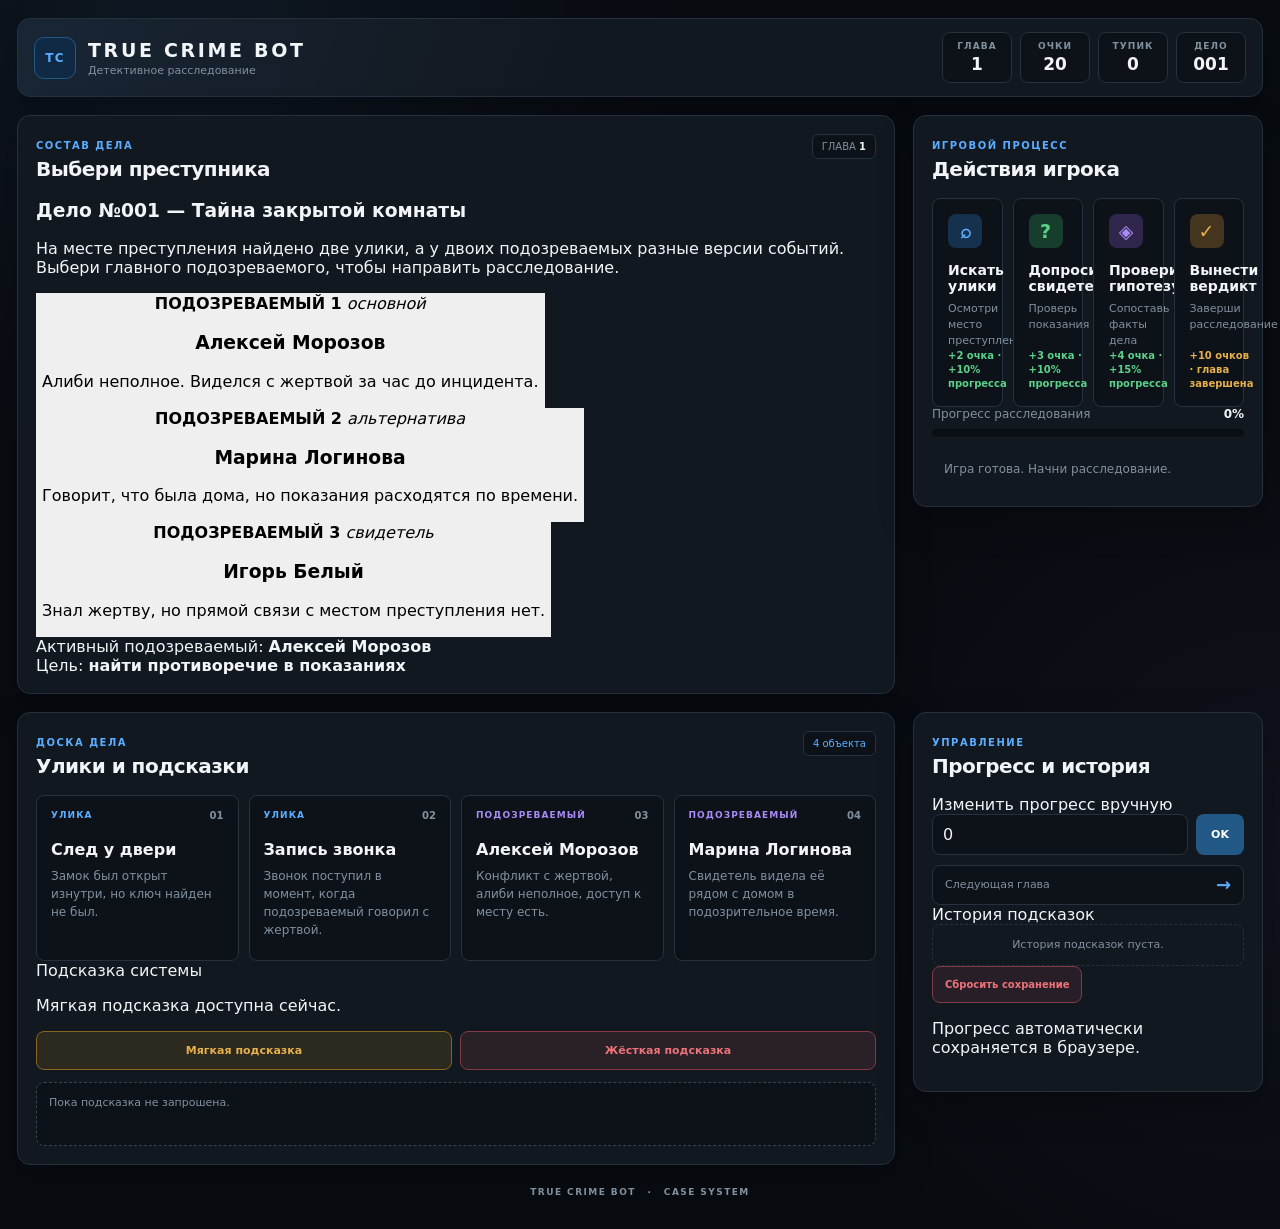
==== commit 36115ecd: "Update index.html" ====
--- a/index.html
+++ b/index.html
@@ -15,7 +15,6 @@
     <header class="topbar">
       <div class="brand">
         <div class="brand-logo">TC</div>
-
         <div>
           <h1>TRUE CRIME BOT</h1>
           <p>Детективное расследование</p>
@@ -37,325 +36,222 @@
           <span>ТУПИК</span>
           <strong id="uiStuck">0</strong>
         </div>
+
+        <div class="top-stat">
+          <span>ДЕЛО</span>
+          <strong id="uiCase">001</strong>
+        </div>
       </div>
     </header>
 
-    <div class="dashboard">
-
-      <main class="main-content">
-
-        <section class="case-screen">
-          <div class="case-screen-grid"></div>
-
-          <div class="case-content">
-            <div class="case-label">
-              АКТИВНОЕ ДЕЛО · №001
-            </div>
-
-            <h2>Тайна закрытой комнаты</h2>
-
-            <p>
-              Найди противоречие в показаниях и выясни,
-              кто на самом деле был на месте преступления.
-            </p>
-
-            <div class="progress-area">
-              <div class="progress-header">
-                <span>Прогресс расследования</span>
-                <strong id="uiProgress">0%</strong>
-              </div>
-
-              <div class="progress-track">
-                <div id="chapterProgressBar" class="progress-fill"></div>
-              </div>
-            </div>
-          </div>
-        </section>
-
-        <section class="panel actions-panel">
-          <div class="panel-header">
-            <div>
-              <span class="eyebrow">ИГРОВОЙ ПРОЦЕСС</span>
-              <h2>Выбери действие</h2>
-            </div>
-
-            <div class="chapter-chip">
-              ГЛАВА <b id="chapterBadge">1</b>
-            </div>
-          </div>
-
-          <div class="action-grid">
-
-            <button id="findClueBtn" class="action-card action-blue" type="button">
-              <span class="action-icon">⌕</span>
-              <span class="action-title">Искать улики</span>
-              <span class="action-text">
-                Осмотри место преступления
-              </span>
-              <span class="action-reward">
-                +2 очка · +10% прогресса
-              </span>
-            </button>
-
-            <button id="successfulQuestionBtn" class="action-card action-green" type="button">
-              <span class="action-icon">?</span>
-              <span class="action-title">Допросить свидетеля</span>
-              <span class="action-text">
-                Проверь показания
-              </span>
-              <span class="action-reward">
-                +3 очка · +10% прогресса
-              </span>
-            </button>
-
-            <button id="correctHypothesisBtn" class="action-card action-purple" type="button">
-              <span class="action-icon">◈</span>
-              <span class="action-title">Проверить гипотезу</span>
-              <span class="action-text">
-                Сопоставь факты дела
-              </span>
-              <span class="action-reward">
-                +4 очка · +15% прогресса
-              </span>
-            </button>
-
-            <button id="correctVerdictBtn" class="action-card action-gold" type="button">
-              <span class="action-icon">✓</span>
-              <span class="action-title">Вынести вердикт</span>
-              <span class="action-text">
-                Заверши расследование
-              </span>
-              <span class="action-reward">
-                +10 очков · глава завершена
-              </span>
-            </button>
-
-          </div>
-
-          <div id="gameMessage" class="game-message">
-            Игра готова. Начни расследование.
-          </div>
-        </section>
-
-        <section class="panel board-panel">
-          <div class="panel-header">
-            <div>
-              <span class="eyebrow">ДОСКА ДЕЛА</span>
-              <h2>Улики и подозреваемые</h2>
-            </div>
-
-            <div class="object-count">
-              4 объекта
-            </div>
-          </div>
-
-          <div id="evidenceBoard" class="evidence-grid">
-
-            <article class="evidence-card board-clue">
-              <div class="evidence-header">
-                <span>УЛИКА</span>
-                <b>01</b>
-              </div>
-
-              <h3>Улика A</h3>
-
-              <p>
-                След, найденный на месте преступления.
-              </p>
-
-              <div class="card-line"></div>
-            </article>
-
-            <article class="evidence-card board-clue">
-              <div class="evidence-header">
-                <span>УЛИКА</span>
-                <b>02</b>
-              </div>
-
-              <h3>Улика B</h3>
-
-              <p>
-                Несовпадение во временной линии.
-              </p>
-
-              <div class="card-line"></div>
-            </article>
-
-            <article class="evidence-card board-suspect">
-              <div class="evidence-header">
-                <span>ПОДОЗРЕВАЕМЫЙ</span>
-                <b>03</b>
-              </div>
-
-              <h3>Подозреваемый 1</h3>
-
-              <p>
-                Алиби требует дополнительной проверки.
-              </p>
-
-              <div class="card-line"></div>
-            </article>
-
-            <article class="evidence-card board-suspect">
-              <div class="evidence-header">
-                <span>ПОДОЗРЕВАЕМЫЙ</span>
-                <b>04</b>
-              </div>
-
-              <h3>Подозреваемый 2</h3>
-
-              <p>
-                Мотив пока не подтверждён.
-              </p>
-
-              <div class="card-line"></div>
-            </article>
-
-          </div>
-        </section>
-
-      </main>
-
-      <aside class="sidebar">
-
-        <section class="panel hint-panel">
-          <div class="panel-header">
-            <div>
-              <span class="eyebrow">ПОМОЩЬ СИСТЕМЫ</span>
-              <h2>Подсказки</h2>
-            </div>
-
-            <span class="online-status">
-              <i></i> ONLINE
+    <main class="dashboard">
+
+      <section class="panel panel-case">
+        <div class="panel-header">
+          <div>
+            <span class="eyebrow">СОСТАВ ДЕЛА</span>
+            <h2>Выбери преступника</h2>
+          </div>
+          <div class="chapter-chip">ГЛАВА <b id="chapterBadge">1</b></div>
+        </div>
+
+        <div class="case-story">
+          <h3>Дело №001 — Тайна закрытой комнаты</h3>
+          <p>
+            На месте преступления найдено две улики, а у двоих подозреваемых разные версии событий.
+            Выбери главного подозреваемого, чтобы направить расследование.
+          </p>
+        </div>
+
+        <div class="suspect-grid" id="suspectGrid">
+          <button class="suspect-card selected" data-suspect="suspect-a" type="button">
+            <span class="suspect-top">
+              <b>ПОДОЗРЕВАЕМЫЙ 1</b>
+              <i>основной</i>
             </span>
-          </div>
-
-          <div class="ai-message">
-            <div class="ai-avatar">AI</div>
-
-            <p>
-              Подсказка поможет продвинуться,
-              но будет стоить очков расследования.
-            </p>
-          </div>
-
-          <div class="hint-prices">
-
-            <div class="hint-price soft-price">
-              <div>
-                <span>МЯГКАЯ</span>
-                <small>Общее направление</small>
-              </div>
-
-              <strong>
-                <b id="softCostText">5</b>
-                <small>ОЧКОВ</small>
-              </strong>
-            </div>
-
-            <div class="hint-price hard-price">
-              <div>
-                <span>ЖЁСТКАЯ</span>
-                <small>Конкретная связь</small>
-              </div>
-
-              <strong>
-                <b id="hardCostText">15</b>
-                <small>ОЧКОВ</small>
-              </strong>
-            </div>
-
-          </div>
-
-          <div id="cooldownText" class="cooldown">
-            Мягкая подсказка доступна сейчас.
-          </div>
-
+            <h3>Алексей Морозов</h3>
+            <p>Алиби неполное. Виделся с жертвой за час до инцидента.</p>
+          </button>
+
+          <button class="suspect-card" data-suspect="suspect-b" type="button">
+            <span class="suspect-top">
+              <b>ПОДОЗРЕВАЕМЫЙ 2</b>
+              <i>альтернатива</i>
+            </span>
+            <h3>Марина Логинова</h3>
+            <p>Говорит, что была дома, но показания расходятся по времени.</p>
+          </button>
+
+          <button class="suspect-card" data-suspect="suspect-c" type="button">
+            <span class="suspect-top">
+              <b>ПОДОЗРЕВАЕМЫЙ 3</b>
+              <i>свидетель</i>
+            </span>
+            <h3>Игорь Белый</h3>
+            <p>Знал жертву, но прямой связи с местом преступления нет.</p>
+          </button>
+        </div>
+
+        <div class="case-footer">
+          <div class="case-meta">
+            <span>Активный подозреваемый:</span>
+            <strong id="activeSuspectText">Алексей Морозов</strong>
+          </div>
+          <div class="case-meta">
+            <span>Цель:</span>
+            <strong>найти противоречие в показаниях</strong>
+          </div>
+        </div>
+      </section>
+
+      <section class="panel panel-actions">
+        <div class="panel-header">
+          <div>
+            <span class="eyebrow">ИГРОВОЙ ПРОЦЕСС</span>
+            <h2>Действия игрока</h2>
+          </div>
+        </div>
+
+        <div class="action-grid">
+          <button id="findClueBtn" class="action-card action-blue" type="button">
+            <span class="action-icon">⌕</span>
+            <span class="action-title">Искать улики</span>
+            <span class="action-text">Осмотри место преступления</span>
+            <span class="action-reward">+2 очка · +10% прогресса</span>
+          </button>
+
+          <button id="successfulQuestionBtn" class="action-card action-green" type="button">
+            <span class="action-icon">?</span>
+            <span class="action-title">Допросить свидетеля</span>
+            <span class="action-text">Проверь показания</span>
+            <span class="action-reward">+3 очка · +10% прогресса</span>
+          </button>
+
+          <button id="correctHypothesisBtn" class="action-card action-purple" type="button">
+            <span class="action-icon">◈</span>
+            <span class="action-title">Проверить гипотезу</span>
+            <span class="action-text">Сопоставь факты дела</span>
+            <span class="action-reward">+4 очка · +15% прогресса</span>
+          </button>
+
+          <button id="correctVerdictBtn" class="action-card action-gold" type="button">
+            <span class="action-icon">✓</span>
+            <span class="action-title">Вынести вердикт</span>
+            <span class="action-text">Заверши расследование</span>
+            <span class="action-reward">+10 очков · глава завершена</span>
+          </button>
+        </div>
+
+        <div class="progress-box">
+          <div class="progress-header">
+            <span>Прогресс расследования</span>
+            <strong id="uiProgress">0%</strong>
+          </div>
+          <div class="progress-track">
+            <div id="chapterProgressBar" class="progress-fill"></div>
+          </div>
+        </div>
+
+        <div id="gameMessage" class="game-message">
+          Игра готова. Начни расследование.
+        </div>
+      </section>
+
+      <section class="panel panel-board">
+        <div class="panel-header">
+          <div>
+            <span class="eyebrow">ДОСКА ДЕЛА</span>
+            <h2>Улики и подсказки</h2>
+          </div>
+          <div class="object-count">4 объекта</div>
+        </div>
+
+        <div id="evidenceBoard" class="evidence-grid">
+          <article class="evidence-card board-clue">
+            <div class="evidence-header">
+              <span>УЛИКА</span><b>01</b>
+            </div>
+            <h3>След у двери</h3>
+            <p>Замок был открыт изнутри, но ключ найден не был.</p>
+          </article>
+
+          <article class="evidence-card board-clue">
+            <div class="evidence-header">
+              <span>УЛИКА</span><b>02</b>
+            </div>
+            <h3>Запись звонка</h3>
+            <p>Звонок поступил в момент, когда подозреваемый говорил с жертвой.</p>
+          </article>
+
+          <article class="evidence-card board-suspect">
+            <div class="evidence-header">
+              <span>ПОДОЗРЕВАЕМЫЙ</span><b>03</b>
+            </div>
+            <h3>Алексей Морозов</h3>
+            <p>Конфликт с жертвой, алиби неполное, доступ к месту есть.</p>
+          </article>
+
+          <article class="evidence-card board-suspect">
+            <div class="evidence-header">
+              <span>ПОДОЗРЕВАЕМЫЙ</span><b>04</b>
+            </div>
+            <h3>Марина Логинова</h3>
+            <p>Свидетель видела её рядом с домом в подозрительное время.</p>
+          </article>
+        </div>
+
+        <div class="hint-block">
+          <div class="hint-block-title">Подсказка системы</div>
+          <p id="cooldownText">Мягкая подсказка доступна сейчас.</p>
           <div class="hint-actions">
-            <button id="softHintBtn" class="hint-btn soft-btn" type="button">
-              Мягкая
-            </button>
-
-            <button id="hardHintBtn" class="hint-btn hard-btn" type="button">
-              Жёсткая
-            </button>
-          </div>
-
-          <div id="hintBox" class="hint-box empty-hint">
-            Пока подсказка не запрошена.
-          </div>
-        </section>
-
-        <section class="panel settings-panel">
-          <div class="panel-header">
-            <div>
-              <span class="eyebrow">УПРАВЛЕНИЕ</span>
-              <h2>Глава</h2>
-            </div>
-          </div>
-
-          <label class="setting-label" for="progressInput">
-            Изменить прогресс вручную
-          </label>
-
+            <button id="softHintBtn" class="hint-btn soft-btn" type="button">Мягкая подсказка</button>
+            <button id="hardHintBtn" class="hint-btn hard-btn" type="button">Жёсткая подсказка</button>
+          </div>
+          <div id="hintBox" class="hint-box empty-hint">Пока подсказка не запрошена.</div>
+        </div>
+      </section>
+
+      <section class="panel panel-control">
+        <div class="panel-header">
+          <div>
+            <span class="eyebrow">УПРАВЛЕНИЕ</span>
+            <h2>Прогресс и история</h2>
+          </div>
+        </div>
+
+        <div class="control-row">
+          <label for="progressInput">Изменить прогресс вручную</label>
           <div class="setting-row">
-            <input
-              id="progressInput"
-              class="progress-input"
-              type="number"
-              min="0"
-              max="100"
-              value="0"
-            >
-
-            <button id="applyProgressBtn" class="ok-btn" type="button">
-              OK
-            </button>
-          </div>
-
+            <input id="progressInput" class="progress-input" type="number" min="0" max="100" value="0">
+            <button id="applyProgressBtn" class="ok-btn" type="button">OK</button>
+          </div>
           <button id="nextChapterBtn" class="next-btn" type="button">
             <span>Следующая глава</span>
             <b>→</b>
           </button>
-        </section>
-
-        <section class="panel history-panel">
-          <div class="panel-header">
-            <div>
-              <span class="eyebrow">ХРОНОЛОГИЯ</span>
-              <h2>История</h2>
-            </div>
-          </div>
-
+        </div>
+
+        <div class="history-wrap">
+          <div class="history-title">История подсказок</div>
           <div id="hintHistory" class="hint-history">
-            <div class="history-empty">
-              История подсказок пуста.
-            </div>
-          </div>
-        </section>
-
-        <section class="panel reset-panel">
-          <button id="resetBtn" class="reset-btn" type="button">
-            Сбросить сохранение
-          </button>
-
-          <p>
-            Прогресс автоматически сохраняется в браузере.
-          </p>
-        </section>
-
-      </aside>
-
-    </div>
+            <div class="history-empty">История подсказок пуста.</div>
+          </div>
+        </div>
+
+        <div class="reset-wrap">
+          <button id="resetBtn" class="reset-btn" type="button">Сбросить сохранение</button>
+          <p>Прогресс автоматически сохраняется в браузере.</p>
+        </div>
+      </section>
+
+    </main>
 
     <footer class="footer">
       TRUE CRIME BOT <span>·</span> CASE SYSTEM
     </footer>
-
   </div>
 
   <script src="./ai_engine.js"></script>
   <script src="./game.js"></script>
-
 </body>
 </html>
--- a/style.css
+++ b/style.css
@@ -1,22 +1,36 @@
 :root {
-  --color-background: #0d1117;
-  --color-panel: #161b22;
-  --color-panel-light: #1d2430;
-  --color-border: #30363d;
-  --color-text: #e6edf3;
-  --color-muted: #8b949e;
-
-  --color-green: #238636;
-  --color-green-hover: #2ea043;
-
-  --color-blue: #58a6ff;
-  --color-yellow: #d29922;
-  --color-red: #f85149;
-  --color-red-dark: #da3633;
-
+  --bg: #080b10;
+  --bg-soft: #0d1219;
+  --panel: #121820;
+  --panel-light: #17212c;
+
+  --border: #25313e;
+  --border-light: #344555;
+
+  --text: #f2f5f7;
+  --muted: #81909f;
+  --muted-light: #aeb9c5;
+
+  --blue: #5badff;
+  --blue-dark: #225886;
+
+  --green: #5bd18a;
+  --green-dark: #216c48;
+
+  --purple: #aa8af6;
+  --purple-dark: #6349a2;
+
+  --gold: #e7b04c;
+  --gold-dark: #89651e;
+
+  --red: #ed7379;
+  --red-dark: #823b42;
+
+  --radius: 13px;
   --radius-small: 8px;
-  --radius-medium: 12px;
-  --radius-large: 16px;
+
+  --panel-shadow:
+    0 14px 35px rgba(0, 0, 0, 0.25);
 }
 
 * {
@@ -35,16 +49,26 @@
 
   background:
     radial-gradient(
-      circle at top,
-      rgba(88, 166, 255, 0.08),
-      transparent 35%
+      circle at 15% 0%,
+      rgba(91, 173, 255, 0.08),
+      transparent 30%
     ),
-    var(--color-background);
-
-  color: var(--color-text);
+    radial-gradient(
+      circle at 100% 70%,
+      rgba(170, 138, 246, 0.05),
+      transparent 30%
+    ),
+    var(--bg);
+
+  color: var(--text);
+
   font-family:
+    Inter,
+    system-ui,
+    -apple-system,
+    BlinkMacSystemFont,
+    "Segoe UI",
     Arial,
-    Helvetica,
     sans-serif;
 }
 
@@ -57,121 +81,265 @@
   border: 0;
 }
 
-.app {
-  width: min(1100px, calc(100% - 28px));
+button:focus-visible,
+input:focus-visible {
+  outline: 2px solid var(--blue);
+  outline-offset: 2px;
+}
+
+.game-shell {
+  width: min(1420px, calc(100% - 34px));
   margin: 0 auto;
-  padding: 22px 0 42px;
+  padding: 18px 0 32px;
 }
 
 .topbar {
   display: flex;
   justify-content: space-between;
-  align-items: flex-start;
-  gap: 24px;
-
+  align-items: center;
+  gap: 20px;
+
+  min-height: 74px;
   margin-bottom: 18px;
+  padding: 13px 16px;
+
+  border: 1px solid var(--border);
+  border-radius: var(--radius);
+
+  background:
+    linear-gradient(
+      110deg,
+      rgba(91, 173, 255, 0.09),
+      transparent 44%
+    ),
+    var(--panel);
+
+  box-shadow: var(--panel-shadow);
+}
+
+.brand {
+  display: flex;
+  align-items: center;
+  gap: 12px;
+}
+
+.brand-logo {
+  display: grid;
+  place-items: center;
+
+  width: 42px;
+  height: 42px;
+
+  border: 1px solid var(--blue-dark);
+  border-radius: 10px;
+
+  background: #102944;
+  color: var(--blue);
+
+  font-size: 12px;
+  font-weight: 900;
+  letter-spacing: 0.1em;
 }
 
 .brand h1 {
-  margin: 0 0 6px;
-  font-size: 30px;
-  line-height: 1.15;
+  margin: 0 0 3px;
+
+  font-size: 19px;
+  font-weight: 850;
+  letter-spacing: 0.14em;
 }
 
 .brand p {
   margin: 0;
-  color: var(--color-muted);
-}
-
-.top-status {
-  display: flex;
-  flex-wrap: wrap;
-  justify-content: flex-end;
+
+  color: var(--muted);
+  font-size: 11px;
+}
+
+.top-stats {
+  display: flex;
   gap: 8px;
 }
 
-.status-item {
-  min-width: 78px;
-  padding: 9px 11px;
-
-  border: 1px solid var(--color-border);
-  border-radius: var(--radius-small);
-
-  background: var(--color-panel);
+.top-stat {
+  min-width: 70px;
+  padding: 8px 10px;
+
+  border: 1px solid var(--border);
+  border-radius: var(--radius-small);
+
+  background: var(--bg-soft);
 
   text-align: center;
 }
 
-.status-item span {
+.top-stat span {
   display: block;
-  margin-bottom: 4px;
-
-  color: var(--color-muted);
-  font-size: 12px;
-}
-
-.status-item strong {
-  font-size: 16px;
-}
-
-.panel {
+  margin-bottom: 3px;
+
+  color: var(--muted);
+  font-size: 9px;
+  font-weight: 800;
+  letter-spacing: 0.12em;
+}
+
+.top-stat strong {
+  font-size: 17px;
+}
+
+.dashboard {
+  display: grid;
+  grid-template-columns: minmax(0, 1fr) 350px;
+  align-items: start;
+  gap: 18px;
+}
+
+.main-content,
+.sidebar {
+  display: grid;
+  gap: 18px;
+  min-width: 0;
+}
+
+.sidebar {
+  position: sticky;
+  top: 18px;
+}
+
+.case-screen {
+  position: relative;
+  min-height: 280px;
+  overflow: hidden;
+
+  border: 1px solid var(--border);
+  border-radius: 18px;
+
+  background:
+    linear-gradient(
+      125deg,
+      #173b5d 0%,
+      #102331 45%,
+      #0c121a 100%
+    );
+
+  box-shadow: var(--panel-shadow);
+}
+
+.case-screen::before {
+  position: absolute;
+  content: "";
+
+  width: 360px;
+  height: 360px;
+  top: -205px;
+  right: -70px;
+
+  border: 1px solid rgba(91, 173, 255, 0.17);
+  border-radius: 50%;
+}
+
+.case-screen::after {
+  position: absolute;
+  content: "";
+
+  width: 250px;
+  height: 250px;
+  bottom: -180px;
+  left: 40%;
+
+  border: 1px solid rgba(91, 173, 255, 0.12);
+  border-radius: 50%;
+}
+
+.case-screen-grid {
+  position: absolute;
+  inset: 0;
+
+  opacity: 0.5;
+
+  background:
+    linear-gradient(
+      rgba(255, 255, 255, 0.025) 1px,
+      transparent 1px
+    ),
+    linear-gradient(
+      90deg,
+      rgba(255, 255, 255, 0.025) 1px,
+      transparent 1px
+    );
+
+  background-size: 26px 26px;
+  mask-image: linear-gradient(
+    to right,
+    black,
+    transparent
+  );
+}
+
+.case-content {
+  position: relative;
+  z-index: 1;
+
+  max-width: 650px;
+  padding: 36px;
+}
+
+.case-label,
+.eyebrow {
+  color: var(--blue);
+  font-size: 10px;
+  font-weight: 850;
+  letter-spacing: 0.15em;
+}
+
+.case-label {
   margin-bottom: 16px;
-  padding: 18px;
-
-  border: 1px solid var(--color-border);
-  border-radius: var(--radius-medium);
-
-  background: rgba(22, 27, 34, 0.94);
-}
-
-.panel-heading {
-  display: flex;
-  justify-content: space-between;
-  align-items: flex-start;
-  gap: 15px;
-
-  margin-bottom: 16px;
-}
-
-.panel-heading h2 {
-  margin: 0 0 6px;
-  font-size: 21px;
-}
-
-.panel-description {
-  margin: 0;
-  color: var(--color-muted);
+}
+
+.case-content h2 {
+  max-width: 620px;
+  margin: 0 0 14px;
+
+  font-size: clamp(30px, 4vw, 50px);
+  line-height: 1.02;
+  letter-spacing: -0.045em;
+}
+
+.case-content p {
+  max-width: 570px;
+  margin: 0 0 30px;
+
+  color: var(--muted-light);
   font-size: 14px;
-  line-height: 1.45;
-}
-
-.progress-info {
-  margin-bottom: 16px;
-}
-
-.progress-label {
+  line-height: 1.6;
+}
+
+.progress-area {
+  max-width: 560px;
+}
+
+.progress-header {
   display: flex;
   justify-content: space-between;
   gap: 12px;
 
   margin-bottom: 8px;
 
-  color: var(--color-muted);
-  font-size: 14px;
-}
-
-.progress-label strong {
-  color: var(--color-text);
+  color: var(--muted);
+  font-size: 12px;
+}
+
+.progress-header strong {
+  color: var(--text);
 }
 
 .progress-track {
   width: 100%;
-  height: 12px;
-
+  height: 8px;
   overflow: hidden;
 
   border-radius: 20px;
-  background: var(--color-background);
+  background: rgba(0, 0, 0, 0.38);
 }
 
 .progress-fill {
@@ -183,114 +351,62 @@
   background:
     linear-gradient(
       90deg,
-      var(--color-blue),
-      #8b5cf6
+      var(--blue),
+      var(--purple)
     );
 
-  transition: width 0.25s ease;
-}
-
-.control-row {
-  display: flex;
-  flex-wrap: wrap;
-  align-items: center;
-  gap: 10px;
-}
-
-.input-label {
-  color: var(--color-muted);
-  font-size: 14px;
-}
-
-.number-input {
-  width: 90px;
-  padding: 10px;
-
-  border: 1px solid var(--color-border);
-  border-radius: var(--radius-small);
-  outline: none;
-
-  background: var(--color-background);
-  color: var(--color-text);
-}
-
-.number-input:focus {
-  border-color: var(--color-blue);
-}
-
-.button {
-  min-height: 42px;
-  padding: 10px 15px;
-
-  border-radius: var(--radius-small);
-
-  background: var(--color-green);
-  color: #ffffff;
-
-  cursor: pointer;
-
-  transition:
-    transform 0.2s ease,
-    background 0.2s ease,
-    opacity 0.2s ease;
-}
-
-.button:hover:not(:disabled) {
-  background: var(--color-green-hover);
-  transform: translateY(-1px);
-}
-
-.button:disabled {
-  cursor: not-allowed;
-  opacity: 0.4;
-}
-
-.button-secondary {
-  background: #30363d;
-}
-
-.button-secondary:hover:not(:disabled) {
-  background: #484f58;
-}
-
-.button-soft {
-  background: #9a6700;
-}
-
-.button-soft:hover:not(:disabled) {
-  background: #bb8009;
-}
-
-.button-hard {
-  background: var(--color-red-dark);
-}
-
-.button-hard:hover:not(:disabled) {
-  background: var(--color-red);
-}
-
-.button-important {
-  background: #8957e5;
-}
-
-.button-important:hover:not(:disabled) {
-  background: #a371f7;
-}
-
-.button-danger {
-  background: var(--color-red-dark);
-}
-
-.button-danger:hover:not(:disabled) {
-  background: var(--color-red);
-}
-
-.button-subtitle {
-  display: block;
-  margin-top: 4px;
-
-  color: rgba(255, 255, 255, 0.72);
-  font-size: 12px;
+  box-shadow: 0 0 17px rgba(91, 173, 255, 0.55);
+  transition: width 0.3s ease;
+}
+
+.panel {
+  min-width: 0;
+  padding: 18px;
+
+  border: 1px solid var(--border);
+  border-radius: var(--radius);
+
+  background: var(--panel);
+  box-shadow: var(--panel-shadow);
+}
+
+.panel-header {
+  display: flex;
+  justify-content: space-between;
+  align-items: flex-start;
+  gap: 13px;
+
+  margin-bottom: 17px;
+}
+
+.panel-header h2 {
+  margin: 5px 0 0;
+
+  font-size: 20px;
+  line-height: 1.15;
+  letter-spacing: -0.025em;
+}
+
+.chapter-chip,
+.object-count {
+  padding: 6px 9px;
+
+  border: 1px solid var(--border);
+  border-radius: 6px;
+
+  background: var(--bg-soft);
+  color: var(--muted);
+
+  font-size: 10px;
+  white-space: nowrap;
+}
+
+.chapter-chip b {
+  color: var(--text);
+}
+
+.object-count {
+  color: var(--blue);
 }
 
 .action-grid {
@@ -299,276 +415,740 @@
   gap: 10px;
 }
 
-.action-grid .button {
-  min-height: 62px;
-}
-
-.message {
-  min-height: 22px;
-  margin-top: 15px;
-
-  color: var(--color-muted);
+.action-card {
+  display: flex;
+  align-items: flex-start;
+  flex-direction: column;
+
+  min-height: 158px;
+  padding: 15px;
+
+  border: 1px solid var(--border);
+  border-radius: var(--radius-small);
+
+  background: var(--bg-soft);
+  color: var(--text);
+
+  text-align: left;
+  cursor: pointer;
+
+  transition:
+    transform 0.2s ease,
+    border-color 0.2s ease,
+    background 0.2s ease,
+    box-shadow 0.2s ease;
+}
+
+.action-card:hover {
+  transform: translateY(-3px);
+  background: var(--panel-light);
+  box-shadow: 0 0 20px rgba(91, 173, 255, 0.13);
+}
+
+.action-blue:hover {
+  border-color: var(--blue-dark);
+}
+
+.action-green:hover {
+  border-color: var(--green-dark);
+}
+
+.action-purple:hover {
+  border-color: var(--purple-dark);
+}
+
+.action-gold:hover {
+  border-color: var(--gold-dark);
+}
+
+.action-icon {
+  display: grid;
+  place-items: center;
+
+  width: 34px;
+  height: 34px;
+  margin-bottom: 14px;
+
+  border-radius: 8px;
+
+  font-size: 19px;
+  font-weight: 800;
+}
+
+.action-blue .action-icon {
+  background: #15314d;
+  color: var(--blue);
+}
+
+.action-green .action-icon {
+  background: #173d2c;
+  color: var(--green);
+}
+
+.action-purple .action-icon {
+  background: #30264c;
+  color: var(--purple);
+}
+
+.action-gold .action-icon {
+  background: #44351e;
+  color: var(--gold);
+}
+
+.action-title {
+  margin-bottom: 7px;
+
   font-size: 14px;
-}
-
-.hint-cost-grid {
+  font-weight: 850;
+}
+
+.action-text {
+  min-height: 35px;
+
+  color: var(--muted);
+  font-size: 11px;
+  line-height: 1.45;
+}
+
+.action-reward {
+  margin-top: auto;
+
+  color: var(--green);
+  font-size: 10px;
+  font-weight: 800;
+  line-height: 1.4;
+}
+
+.action-gold .action-reward {
+  color: var(--gold);
+}
+
+.game-message {
+  min-height: 20px;
+  margin-top: 14px;
+  padding: 9px 11px;
+
+  border: 1px solid transparent;
+  border-radius: var(--radius-small);
+
+  color: var(--muted);
+  font-size: 12px;
+  line-height: 1.45;
+}
+
+.game-message.is-success {
+  border-color: rgba(91, 209, 138, 0.25);
+  background: rgba(91, 209, 138, 0.08);
+  color: var(--green);
+}
+
+.game-message.is-warning {
+  border-color: rgba(231, 176, 76, 0.25);
+  background: rgba(231, 176, 76, 0.08);
+  color: var(--gold);
+}
+
+.game-message.is-danger {
+  border-color: rgba(237, 115, 121, 0.25);
+  background: rgba(237, 115, 121, 0.08);
+  color: var(--red);
+}
+
+.evidence-grid {
   display: grid;
-  grid-template-columns: repeat(2, minmax(0, 1fr));
-  gap: 12px;
-
-  margin-bottom: 13px;
-}
-
-.hint-cost-card {
-  padding: 15px;
-
-  border: 1px solid var(--color-border);
-  border-left-width: 4px;
-  border-radius: var(--radius-small);
-
-  background: var(--color-background);
-}
-
-.hint-cost-soft {
-  border-left-color: var(--color-yellow);
-}
-
-.hint-cost-hard {
-  border-left-color: var(--color-red);
-}
-
-.hint-cost-title {
-  margin-bottom: 8px;
-  color: var(--color-muted);
-  font-size: 14px;
-}
-
-.hint-cost-value {
-  display: flex;
-  align-items: baseline;
+  grid-template-columns: repeat(4, minmax(0, 1fr));
+  gap: 10px;
+}
+
+.evidence-card {
+  position: relative;
+  min-height: 166px;
+  padding: 14px;
+  overflow: hidden;
+
+  border: 1px solid var(--border);
+  border-radius: var(--radius-small);
+
+  background: var(--bg-soft);
+
+  transition:
+    transform 0.2s ease,
+    border-color 0.2s ease,
+    box-shadow 0.2s ease;
+}
+
+.evidence-card:hover {
+  transform: translateY(-2px);
+  border-color: var(--border-light);
+}
+
+.evidence-header {
+  display: flex;
+  justify-content: space-between;
+  gap: 10px;
+
+  margin-bottom: 19px;
+}
+
+.evidence-header span {
+  color: var(--blue);
+  font-size: 9px;
+  font-weight: 850;
+  letter-spacing: 0.12em;
+}
+
+.board-suspect .evidence-header span {
+  color: var(--purple);
+}
+
+.evidence-header b {
+  color: var(--muted);
+  font-size: 10px;
+}
+
+.evidence-card h3 {
+  margin: 0 0 8px;
+
+  font-size: 16px;
+  line-height: 1.2;
+}
+
+.evidence-card p {
+  margin: 0;
+
+  color: var(--muted);
+  font-size: 12px;
+  line-height: 1.5;
+}
+
+.card-line {
+  position: absolute;
+  right: 14px;
+  bottom: 13px;
+  left: 14px;
+
+  height: 1px;
+
+  background: var(--border);
+}
+
+.hint-glow {
+  border-color: var(--blue);
+  box-shadow:
+    0 0 20px rgba(91, 173, 255, 0.25),
+    inset 0 0 15px rgba(91, 173, 255, 0.05);
+}
+
+.online-status {
+  display: flex;
+  align-items: center;
   gap: 6px;
 
-  margin-bottom: 8px;
-
-  font-size: 25px;
-  font-weight: bold;
-}
-
-.hint-cost-value span:last-child {
-  color: var(--color-muted);
-  font-size: 13px;
+  color: var(--green);
+  font-size: 9px;
+  font-weight: 850;
+  letter-spacing: 0.1em;
+}
+
+.online-status i {
+  width: 7px;
+  height: 7px;
+
+  border-radius: 50%;
+
+  background: var(--green);
+  box-shadow: 0 0 9px var(--green);
+}
+
+.ai-message {
+  display: flex;
+  align-items: center;
+  gap: 10px;
+
+  margin-bottom: 14px;
+  padding: 11px;
+
+  border: 1px solid var(--border);
+  border-radius: var(--radius-small);
+
+  background: var(--bg-soft);
+}
+
+.ai-avatar {
+  display: grid;
+  place-items: center;
+  flex: 0 0 auto;
+
+  width: 35px;
+  height: 35px;
+
+  border: 1px solid var(--blue-dark);
+  border-radius: 50%;
+
+  background: #102944;
+  color: var(--blue);
+
+  font-size: 10px;
+  font-weight: 850;
+}
+
+.ai-message p {
+  margin: 0;
+
+  color: var(--muted);
+  font-size: 11px;
+  line-height: 1.45;
+}
+
+.hint-prices {
+  display: grid;
+  gap: 8px;
+  margin-bottom: 11px;
+}
+
+.hint-price {
+  display: flex;
+  justify-content: space-between;
+  align-items: center;
+  gap: 10px;
+
+  padding: 11px;
+
+  border: 1px solid var(--border);
+  border-left-width: 3px;
+  border-radius: var(--radius-small);
+
+  background: var(--bg-soft);
+}
+
+.soft-price {
+  border-left-color: var(--gold);
+}
+
+.hard-price {
+  border-left-color: var(--red);
+}
+
+.hint-price > div span {
+  display: block;
+  margin-bottom: 3px;
+
+  font-size: 10px;
+  font-weight: 850;
+  letter-spacing: 0.11em;
+}
+
+.soft-price > div span {
+  color: var(--gold);
+}
+
+.hard-price > div span {
+  color: var(--red);
+}
+
+.hint-price small {
+  display: block;
+
+  color: var(--muted);
+  font-size: 10px;
   font-weight: normal;
 }
 
-.hint-cost-description {
-  color: var(--color-muted);
-  font-size: 13px;
+.hint-price strong {
+  text-align: right;
+}
+
+.hint-price strong b {
+  display: block;
+  font-size: 19px;
+}
+
+.cooldown {
+  min-height: 17px;
+  margin-bottom: 10px;
+
+  color: var(--muted);
+  font-size: 10px;
   line-height: 1.4;
 }
 
-.cooldown-text {
-  min-height: 21px;
-  margin: 0 0 13px;
-
-  color: var(--color-muted);
-  font-size: 14px;
-}
-
-.hint-buttons {
-  display: flex;
-  flex-wrap: wrap;
-  gap: 10px;
-
-  margin-bottom: 15px;
+.hint-actions {
+  display: grid;
+  grid-template-columns: 1fr 1fr;
+  gap: 8px;
+
+  margin-bottom: 12px;
+}
+
+.hint-btn {
+  min-height: 39px;
+
+  border-radius: var(--radius-small);
+
+  cursor: pointer;
+
+  font-size: 11px;
+  font-weight: 800;
+
+  transition:
+    transform 0.2s ease,
+    opacity 0.2s ease,
+    background 0.2s ease;
+}
+
+.hint-btn:hover:not(:disabled) {
+  transform: translateY(-1px);
+}
+
+.hint-btn:disabled {
+  cursor: not-allowed;
+  opacity: 0.38;
+}
+
+.soft-btn {
+  border: 1px solid var(--gold-dark);
+  background: rgba(137, 101, 30, 0.22);
+  color: var(--gold);
+}
+
+.soft-btn:hover:not(:disabled) {
+  background: rgba(137, 101, 30, 0.42);
+}
+
+.hard-btn {
+  border: 1px solid var(--red-dark);
+  background: rgba(130, 59, 66, 0.22);
+  color: var(--red);
+}
+
+.hard-btn:hover:not(:disabled) {
+  background: rgba(130, 59, 66, 0.42);
 }
 
 .hint-box {
-  min-height: 54px;
-  margin-bottom: 15px;
-  padding: 14px;
-
-  border-radius: var(--radius-small);
-
-  background: var(--color-background);
-
+  min-height: 64px;
+  padding: 12px;
+
+  border-radius: var(--radius-small);
+
+  background: var(--bg-soft);
+
+  font-size: 11px;
   line-height: 1.5;
 }
 
-.hint-box-empty {
-  color: var(--color-muted);
-}
-
-.hint-soft {
-  border-left: 4px solid var(--color-yellow);
-}
-
-.hint-hard {
-  border-left: 4px solid var(--color-red);
-}
-
-.history-heading {
-  margin-bottom: 8px;
-
-  color: var(--color-muted);
-  font-size: 14px;
+.empty-hint {
+  border: 1px dashed var(--border-light);
+  color: var(--muted);
+}
+
+.hint-box.hint-soft {
+  border-left: 3px solid var(--gold);
+  color: var(--gold);
+}
+
+.hint-box.hint-hard {
+  border-left: 3px solid var(--red);
+  color: var(--red);
+}
+
+.setting-label {
+  display: block;
+  margin-bottom: 7px;
+
+  color: var(--muted);
+  font-size: 11px;
+}
+
+.setting-row {
+  display: flex;
+  gap: 8px;
+  margin-bottom: 10px;
+}
+
+.progress-input {
+  width: 100%;
+  min-width: 0;
+  padding: 10px;
+
+  border: 1px solid var(--border);
+  border-radius: var(--radius-small);
+  outline: none;
+
+  background: var(--bg-soft);
+  color: var(--text);
+}
+
+.progress-input:focus {
+  border-color: var(--blue);
+}
+
+.ok-btn {
+  min-width: 48px;
+
+  border-radius: var(--radius-small);
+
+  background: var(--blue-dark);
+  color: white;
+
+  cursor: pointer;
+  font-size: 11px;
+  font-weight: 850;
+}
+
+.ok-btn:hover {
+  background: #2c76b5;
+}
+
+.next-btn {
+  display: flex;
+  justify-content: space-between;
+  align-items: center;
+
+  width: 100%;
+  min-height: 40px;
+  padding: 0 12px;
+
+  border: 1px solid var(--border);
+  border-radius: var(--radius-small);
+
+  background: var(--bg-soft);
+  color: var(--muted);
+
+  cursor: pointer;
+  font-size: 11px;
+}
+
+.next-btn:hover {
+  border-color: var(--blue-dark);
+  color: var(--text);
+}
+
+.next-btn b {
+  color: var(--blue);
+  font-size: 18px;
+}
+
+.history-panel {
+  max-height: 260px;
 }
 
 .hint-history {
   display: grid;
   gap: 7px;
 
-  color: var(--color-muted);
-  font-size: 14px;
+  max-height: 170px;
+  overflow-y: auto;
+
+  color: var(--muted);
+  font-size: 11px;
+  line-height: 1.45;
+}
+
+.hint-history::-webkit-scrollbar {
+  width: 4px;
+}
+
+.hint-history::-webkit-scrollbar-thumb {
+  border-radius: 10px;
+  background: var(--border-light);
+}
+
+.history-item {
+  padding: 9px 10px;
+
+  border-left: 2px solid var(--border-light);
+  border-radius: 0 5px 5px 0;
+
+  background: var(--bg-soft);
+}
+
+.history-empty {
+  padding: 12px;
+
+  border: 1px dashed var(--border);
+  border-radius: var(--radius-small);
+
+  color: var(--muted);
+  font-size: 11px;
+  text-align: center;
+}
+
+.reset-panel {
+  display: flex;
+  align-items: center;
+  gap: 11px;
+}
+
+.reset-btn {
+  min-height: 37px;
+  padding: 0 12px;
+
+  border: 1px solid var(--red-dark);
+  border-radius: var(--radius-small);
+
+  background: rgba(130, 59, 66, 0.2);
+  color: var(--red);
+
+  cursor: pointer;
+  font-size: 10px;
+  font-weight: 800;
+}
+
+.reset-btn:hover {
+  background: rgba(130, 59, 66, 0.4);
+}
+
+.reset-panel p {
+  margin: 0;
+
+  color: var(--muted);
+  font-size: 10px;
   line-height: 1.4;
 }
 
-.hint-history:empty {
-  display: none;
-}
-
-.evidence-grid {
-  display: grid;
-  grid-template-columns: repeat(4, minmax(0, 1fr));
-  gap: 12px;
-}
-
-.evidence-card {
-  min-height: 155px;
-  padding: 15px;
-
-  border: 1px solid var(--color-border);
-  border-radius: var(--radius-small);
-
-  background: var(--color-background);
-
-  transition:
-    outline 0.2s ease,
-    box-shadow 0.2s ease,
-    transform 0.2s ease;
-}
-
-.evidence-card:hover {
-  transform: translateY(-2px);
-}
-
-.evidence-type {
-  margin-bottom: 10px;
-
-  color: var(--color-blue);
-  font-size: 11px;
-  font-weight: bold;
-  letter-spacing: 0.08em;
-  text-transform: uppercase;
-}
-
-.evidence-card h3 {
-  margin: 0 0 8px;
-  font-size: 18px;
-}
-
-.evidence-card p {
-  margin: 0;
-
-  color: var(--color-muted);
-  font-size: 14px;
-  line-height: 1.5;
-}
-
-.hint-glow {
-  outline: 2px solid var(--color-blue);
-  box-shadow:
-    0 0 14px rgba(88, 166, 255, 0.28),
-    inset 0 0 12px rgba(88, 166, 255, 0.06);
-}
-
-.panel-settings {
-  display: flex;
-  align-items: center;
-  gap: 14px;
-}
-
-.storage-info {
-  margin: 0;
-
-  color: var(--color-muted);
-  font-size: 13px;
-}
-
-@media (max-width: 900px) {
+.footer {
+  padding-top: 22px;
+
+  color: var(--muted);
+  font-size: 9px;
+  font-weight: 800;
+  letter-spacing: 0.16em;
+  text-align: center;
+}
+
+.footer span {
+  margin: 0 7px;
+  color: var(--blue);
+}
+
+@media (max-width: 1120px) {
+  .dashboard {
+    grid-template-columns: minmax(0, 1fr) 315px;
+  }
+
+  .action-grid {
+    grid-template-columns: repeat(2, minmax(0, 1fr));
+  }
+
   .evidence-grid {
     grid-template-columns: repeat(2, minmax(0, 1fr));
   }
-
-  .action-grid {
-    grid-template-columns: repeat(2, minmax(0, 1fr));
-  }
-}
-
-@media (max-width: 720px) {
+}
+
+@media (max-width: 840px) {
+  .game-shell {
+    width: min(100% - 24px, 700px);
+  }
+
   .topbar {
-    display: block;
-  }
-
-  .top-status {
-    justify-content: flex-start;
-    margin-top: 16px;
-  }
-
-  .status-item {
-    flex: 1 1 calc(25% - 8px);
-  }
-}
-
-@media (max-width: 520px) {
-  .app {
-    width: calc(100% - 18px);
-    padding-top: 12px;
+    align-items: flex-start;
+    flex-direction: column;
+  }
+
+  .top-stats {
+    width: 100%;
+  }
+
+  .top-stat {
+    flex: 1 1 0;
+  }
+
+  .dashboard {
+    grid-template-columns: 1fr;
+  }
+
+  .sidebar {
+    position: static;
+
+    display: grid;
+    grid-template-columns: 1fr 1fr;
+    align-items: start;
+  }
+
+  .hint-panel,
+  .reset-panel {
+    grid-column: 1 / -1;
+  }
+}
+
+@media (max-width: 560px) {
+  .game-shell {
+    width: calc(100% - 14px);
+    padding-top: 7px;
+  }
+
+  .topbar,
+  .panel,
+  .case-screen {
+    border-radius: 10px;
+  }
+
+  .topbar {
+    padding: 12px;
+  }
+
+  .brand h1 {
+    font-size: 16px;
+  }
+
+  .brand p {
+    font-size: 10px;
+  }
+
+  .brand-logo {
+    width: 37px;
+    height: 37px;
+  }
+
+  .case-screen {
+    min-height: 300px;
+  }
+
+  .case-content {
+    padding: 25px 19px;
+  }
+
+  .case-content h2 {
+    font-size: 32px;
+  }
+
+  .case-content p {
+    font-size: 13px;
   }
 
   .panel {
     padding: 14px;
   }
 
-  .brand h1 {
-    font-size: 25px;
-  }
-
-  .status-item {
-    flex: 1 1 calc(50% - 8px);
-  }
-
-  .hint-cost-grid {
+  .action-grid,
+  .evidence-grid,
+  .sidebar {
     grid-template-columns: 1fr;
   }
 
-  .evidence-grid {
+  .hint-panel,
+  .reset-panel {
+    grid-column: auto;
+  }
+
+  .action-card {
+    min-height: 135px;
+  }
+
+  .action-reward {
+    margin-top: 10px;
+  }
+
+  .hint-actions {
     grid-template-columns: 1fr;
   }
 
-  .action-grid {
-    grid-template-columns: 1fr;
-  }
-
-  .control-row {
-    align-items: stretch;
-  }
-
-  .control-row .input-label {
-    width: 100%;
-  }
-
-  .control-row .number-input,
-  .control-row .button,
-  .hint-buttons .button,
-  .panel-settings .button {
-    width: 100%;
-  }
-
-  .panel-settings {
+  .reset-panel {
     display: block;
   }
 
-  .storage-info {
-    margin-top: 10px;
-  }
-  }
+  .reset-panel p {
+    margin-top: 8px;
+  }
+  }
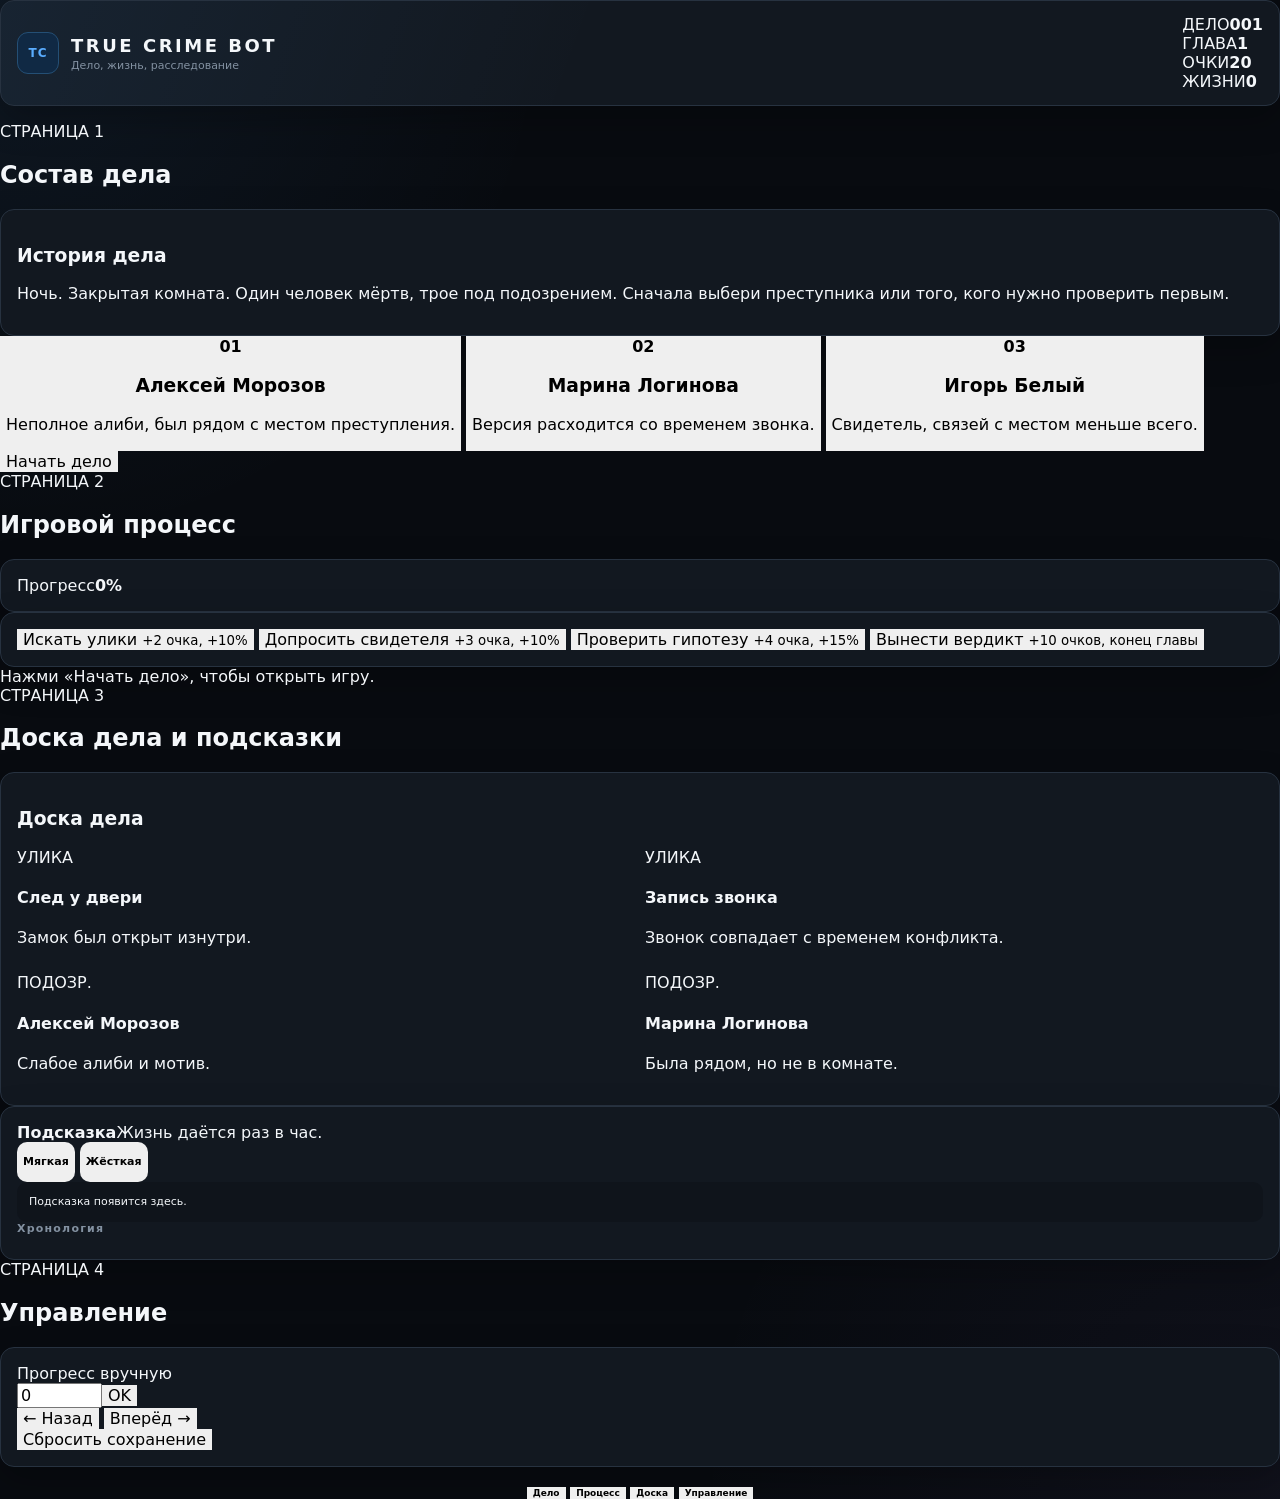
==== commit 8ae6f11f: "Update index.html" ====
--- a/index.html
+++ b/index.html
@@ -3,251 +3,101 @@
 <head>
   <meta charset="UTF-8">
   <meta name="viewport" content="width=device-width, initial-scale=1.0">
-
   <title>True Crime Bot</title>
-
   <link rel="stylesheet" href="./style.css">
 </head>
 <body>
-
-  <div class="game-shell">
-
+  <div class="app">
     <header class="topbar">
       <div class="brand">
         <div class="brand-logo">TC</div>
         <div>
           <h1>TRUE CRIME BOT</h1>
-          <p>Детективное расследование</p>
+          <p>Дело, жизнь, расследование</p>
         </div>
       </div>
-
-      <div class="top-stats">
-        <div class="top-stat">
-          <span>ГЛАВА</span>
-          <strong id="uiChapter">1</strong>
-        </div>
-
-        <div class="top-stat">
-          <span>ОЧКИ</span>
-          <strong id="uiPoints">20</strong>
-        </div>
-
-        <div class="top-stat">
-          <span>ТУПИК</span>
-          <strong id="uiStuck">0</strong>
-        </div>
-
-        <div class="top-stat">
-          <span>ДЕЛО</span>
-          <strong id="uiCase">001</strong>
-        </div>
+      <div class="stats">
+        <div class="stat"><span>ДЕЛО</span><strong id="uiCase">001</strong></div>
+        <div class="stat"><span>ГЛАВА</span><strong id="uiChapter">1</strong></div>
+        <div class="stat"><span>ОЧКИ</span><strong id="uiPoints">20</strong></div>
+        <div class="stat"><span>ЖИЗНИ</span><strong id="uiLives">0</strong></div>
       </div>
     </header>
 
-    <main class="dashboard">
-
-      <section class="panel panel-case">
-        <div class="panel-header">
-          <div>
-            <span class="eyebrow">СОСТАВ ДЕЛА</span>
-            <h2>Выбери преступника</h2>
-          </div>
-          <div class="chapter-chip">ГЛАВА <b id="chapterBadge">1</b></div>
+    <main class="pages">
+      <section id="page-1" class="page page-active">
+        <div class="page-head"><span>СТРАНИЦА 1</span><h2>Состав дела</h2></div>
+        <div class="panel story">
+          <h3>История дела</h3>
+          <p>Ночь. Закрытая комната. Один человек мёртв, трое под подозрением. Сначала выбери преступника или того, кого нужно проверить первым.</p>
         </div>
-
-        <div class="case-story">
-          <h3>Дело №001 — Тайна закрытой комнаты</h3>
-          <p>
-            На месте преступления найдено две улики, а у двоих подозреваемых разные версии событий.
-            Выбери главного подозреваемого, чтобы направить расследование.
-          </p>
+        <div class="suspects" id="suspectGrid">
+          <button class="suspect selected" data-suspect="suspect-a" type="button"><b>01</b><h3>Алексей Морозов</h3><p>Неполное алиби, был рядом с местом преступления.</p></button>
+          <button class="suspect" data-suspect="suspect-b" type="button"><b>02</b><h3>Марина Логинова</h3><p>Версия расходится со временем звонка.</p></button>
+          <button class="suspect" data-suspect="suspect-c" type="button"><b>03</b><h3>Игорь Белый</h3><p>Свидетель, связей с местом меньше всего.</p></button>
         </div>
-
-        <div class="suspect-grid" id="suspectGrid">
-          <button class="suspect-card selected" data-suspect="suspect-a" type="button">
-            <span class="suspect-top">
-              <b>ПОДОЗРЕВАЕМЫЙ 1</b>
-              <i>основной</i>
-            </span>
-            <h3>Алексей Морозов</h3>
-            <p>Алиби неполное. Виделся с жертвой за час до инцидента.</p>
-          </button>
-
-          <button class="suspect-card" data-suspect="suspect-b" type="button">
-            <span class="suspect-top">
-              <b>ПОДОЗРЕВАЕМЫЙ 2</b>
-              <i>альтернатива</i>
-            </span>
-            <h3>Марина Логинова</h3>
-            <p>Говорит, что была дома, но показания расходятся по времени.</p>
-          </button>
-
-          <button class="suspect-card" data-suspect="suspect-c" type="button">
-            <span class="suspect-top">
-              <b>ПОДОЗРЕВАЕМЫЙ 3</b>
-              <i>свидетель</i>
-            </span>
-            <h3>Игорь Белый</h3>
-            <p>Знал жертву, но прямой связи с местом преступления нет.</p>
-          </button>
-        </div>
-
-        <div class="case-footer">
-          <div class="case-meta">
-            <span>Активный подозреваемый:</span>
-            <strong id="activeSuspectText">Алексей Морозов</strong>
-          </div>
-          <div class="case-meta">
-            <span>Цель:</span>
-            <strong>найти противоречие в показаниях</strong>
-          </div>
+        <div class="page-actions">
+          <button id="startCaseBtn" class="primary-btn" type="button">Начать дело</button>
         </div>
       </section>
 
-      <section class="panel panel-actions">
-        <div class="panel-header">
-          <div>
-            <span class="eyebrow">ИГРОВОЙ ПРОЦЕСС</span>
-            <h2>Действия игрока</h2>
+      <section id="page-2" class="page page-hidden">
+        <div class="page-head"><span>СТРАНИЦА 2</span><h2>Игровой процесс</h2></div>
+        <div class="panel progress-panel">
+          <div class="progress-row"><span>Прогресс</span><strong id="uiProgress">0%</strong></div>
+          <div class="bar"><div id="chapterProgressBar" class="fill"></div></div>
+        </div>
+        <div class="panel actions-panel">
+          <button id="findClueBtn" class="action blue" type="button">Искать улики <small>+2 очка, +10%</small></button>
+          <button id="successfulQuestionBtn" class="action green" type="button">Допросить свидетеля <small>+3 очка, +10%</small></button>
+          <button id="correctHypothesisBtn" class="action purple" type="button">Проверить гипотезу <small>+4 очка, +15%</small></button>
+          <button id="correctVerdictBtn" class="action gold" type="button">Вынести вердикт <small>+10 очков, конец главы</small></button>
+        </div>
+        <div id="gameMessage" class="message">Нажми «Начать дело», чтобы открыть игру.</div>
+      </section>
+
+      <section id="page-3" class="page page-hidden">
+        <div class="page-head"><span>СТРАНИЦА 3</span><h2>Доска дела и подсказки</h2></div>
+        <div class="panel board">
+          <h3>Доска дела</h3>
+          <div class="evidence-grid">
+            <article class="evidence"><span>УЛИКА</span><h4>След у двери</h4><p>Замок был открыт изнутри.</p></article>
+            <article class="evidence"><span>УЛИКА</span><h4>Запись звонка</h4><p>Звонок совпадает с временем конфликта.</p></article>
+            <article class="evidence"><span>ПОДОЗР.</span><h4>Алексей Морозов</h4><p>Слабое алиби и мотив.</p></article>
+            <article class="evidence"><span>ПОДОЗР.</span><h4>Марина Логинова</h4><p>Была рядом, но не в комнате.</p></article>
           </div>
         </div>
-
-        <div class="action-grid">
-          <button id="findClueBtn" class="action-card action-blue" type="button">
-            <span class="action-icon">⌕</span>
-            <span class="action-title">Искать улики</span>
-            <span class="action-text">Осмотри место преступления</span>
-            <span class="action-reward">+2 очка · +10% прогресса</span>
-          </button>
-
-          <button id="successfulQuestionBtn" class="action-card action-green" type="button">
-            <span class="action-icon">?</span>
-            <span class="action-title">Допросить свидетеля</span>
-            <span class="action-text">Проверь показания</span>
-            <span class="action-reward">+3 очка · +10% прогресса</span>
-          </button>
-
-          <button id="correctHypothesisBtn" class="action-card action-purple" type="button">
-            <span class="action-icon">◈</span>
-            <span class="action-title">Проверить гипотезу</span>
-            <span class="action-text">Сопоставь факты дела</span>
-            <span class="action-reward">+4 очка · +15% прогресса</span>
-          </button>
-
-          <button id="correctVerdictBtn" class="action-card action-gold" type="button">
-            <span class="action-icon">✓</span>
-            <span class="action-title">Вынести вердикт</span>
-            <span class="action-text">Заверши расследование</span>
-            <span class="action-reward">+10 очков · глава завершена</span>
-          </button>
-        </div>
-
-        <div class="progress-box">
-          <div class="progress-header">
-            <span>Прогресс расследования</span>
-            <strong id="uiProgress">0%</strong>
+        <div class="panel hints">
+          <div class="hint-head"><strong>Подсказка</strong><span id="cooldownText">Жизнь даётся раз в час.</span></div>
+          <div class="hint-buttons">
+            <button id="softHintBtn" class="hint-btn soft" type="button">Мягкая</button>
+            <button id="hardHintBtn" class="hint-btn hard" type="button">Жёсткая</button>
           </div>
-          <div class="progress-track">
-            <div id="chapterProgressBar" class="progress-fill"></div>
-          </div>
-        </div>
-
-        <div id="gameMessage" class="game-message">
-          Игра готова. Начни расследование.
+          <div id="hintBox" class="hint-box">Подсказка появится здесь.</div>
+          <div class="history-title">Хронология</div>
+          <div id="hintHistory" class="history"></div>
         </div>
       </section>
 
-      <section class="panel panel-board">
-        <div class="panel-header">
-          <div>
-            <span class="eyebrow">ДОСКА ДЕЛА</span>
-            <h2>Улики и подсказки</h2>
+      <section id="page-4" class="page page-hidden">
+        <div class="page-head"><span>СТРАНИЦА 4</span><h2>Управление</h2></div>
+        <div class="panel control">
+          <label for="progressInput">Прогресс вручную</label>
+          <div class="row"><input id="progressInput" type="number" min="0" max="100" value="0"><button id="applyProgressBtn" type="button">OK</button></div>
+          <div class="nav-buttons">
+            <button id="prevPageBtn" type="button">← Назад</button>
+            <button id="nextPageBtn" type="button">Вперёд →</button>
           </div>
-          <div class="object-count">4 объекта</div>
-        </div>
-
-        <div id="evidenceBoard" class="evidence-grid">
-          <article class="evidence-card board-clue">
-            <div class="evidence-header">
-              <span>УЛИКА</span><b>01</b>
-            </div>
-            <h3>След у двери</h3>
-            <p>Замок был открыт изнутри, но ключ найден не был.</p>
-          </article>
-
-          <article class="evidence-card board-clue">
-            <div class="evidence-header">
-              <span>УЛИКА</span><b>02</b>
-            </div>
-            <h3>Запись звонка</h3>
-            <p>Звонок поступил в момент, когда подозреваемый говорил с жертвой.</p>
-          </article>
-
-          <article class="evidence-card board-suspect">
-            <div class="evidence-header">
-              <span>ПОДОЗРЕВАЕМЫЙ</span><b>03</b>
-            </div>
-            <h3>Алексей Морозов</h3>
-            <p>Конфликт с жертвой, алиби неполное, доступ к месту есть.</p>
-          </article>
-
-          <article class="evidence-card board-suspect">
-            <div class="evidence-header">
-              <span>ПОДОЗРЕВАЕМЫЙ</span><b>04</b>
-            </div>
-            <h3>Марина Логинова</h3>
-            <p>Свидетель видела её рядом с домом в подозрительное время.</p>
-          </article>
-        </div>
-
-        <div class="hint-block">
-          <div class="hint-block-title">Подсказка системы</div>
-          <p id="cooldownText">Мягкая подсказка доступна сейчас.</p>
-          <div class="hint-actions">
-            <button id="softHintBtn" class="hint-btn soft-btn" type="button">Мягкая подсказка</button>
-            <button id="hardHintBtn" class="hint-btn hard-btn" type="button">Жёсткая подсказка</button>
-          </div>
-          <div id="hintBox" class="hint-box empty-hint">Пока подсказка не запрошена.</div>
+          <button id="resetBtn" class="reset" type="button">Сбросить сохранение</button>
         </div>
       </section>
-
-      <section class="panel panel-control">
-        <div class="panel-header">
-          <div>
-            <span class="eyebrow">УПРАВЛЕНИЕ</span>
-            <h2>Прогресс и история</h2>
-          </div>
-        </div>
-
-        <div class="control-row">
-          <label for="progressInput">Изменить прогресс вручную</label>
-          <div class="setting-row">
-            <input id="progressInput" class="progress-input" type="number" min="0" max="100" value="0">
-            <button id="applyProgressBtn" class="ok-btn" type="button">OK</button>
-          </div>
-          <button id="nextChapterBtn" class="next-btn" type="button">
-            <span>Следующая глава</span>
-            <b>→</b>
-          </button>
-        </div>
-
-        <div class="history-wrap">
-          <div class="history-title">История подсказок</div>
-          <div id="hintHistory" class="hint-history">
-            <div class="history-empty">История подсказок пуста.</div>
-          </div>
-        </div>
-
-        <div class="reset-wrap">
-          <button id="resetBtn" class="reset-btn" type="button">Сбросить сохранение</button>
-          <p>Прогресс автоматически сохраняется в браузере.</p>
-        </div>
-      </section>
-
     </main>
 
     <footer class="footer">
-      TRUE CRIME BOT <span>·</span> CASE SYSTEM
+      <button class="tab tab-active" data-page="1" type="button">Дело</button>
+      <button class="tab" data-page="2" type="button">Процесс</button>
+      <button class="tab" data-page="3" type="button">Доска</button>
+      <button class="tab" data-page="4" type="button">Управление</button>
     </footer>
   </div>
 
--- a/style.css
+++ b/style.css
@@ -1,120 +1,67 @@
 :root {
   --bg: #080b10;
-  --bg-soft: #0d1219;
   --panel: #121820;
-  --panel-light: #17212c;
-
-  --border: #25313e;
-  --border-light: #344555;
-
-  --text: #f2f5f7;
-  --muted: #81909f;
-  --muted-light: #aeb9c5;
-
-  --blue: #5badff;
-  --blue-dark: #225886;
-
-  --green: #5bd18a;
-  --green-dark: #216c48;
-
-  --purple: #aa8af6;
-  --purple-dark: #6349a2;
-
-  --gold: #e7b04c;
-  --gold-dark: #89651e;
-
-  --red: #ed7379;
-  --red-dark: #823b42;
-
-  --radius: 13px;
-  --radius-small: 8px;
-
-  --panel-shadow:
-    0 14px 35px rgba(0, 0, 0, 0.25);
-}
-
-* {
-  box-sizing: border-box;
-}
-
-html {
+  --panel-soft: #171f29;
+  --border: #273240;
+  --border-strong: #364657;
+
+  --text: #f4f7fa;
+  --muted: #8391a1;
+  --muted-2: #aeb7c2;
+
+  --blue: #5aadff;
+  --green: #57d089;
+  --purple: #a98af4;
+  --gold: #e5b04a;
+  --red: #ec7379;
+
+  --radius: 14px;
+  --radius-sm: 10px;
+
+  --shadow: 0 14px 35px rgba(0, 0, 0, 0.25);
+}
+
+* { box-sizing: border-box; }
+
+html, body {
   min-width: 320px;
   min-height: 100%;
 }
 
 body {
-  min-width: 320px;
-  min-height: 100vh;
   margin: 0;
-
   background:
-    radial-gradient(
-      circle at 15% 0%,
-      rgba(91, 173, 255, 0.08),
-      transparent 30%
-    ),
-    radial-gradient(
-      circle at 100% 70%,
-      rgba(170, 138, 246, 0.05),
-      transparent 30%
-    ),
+    radial-gradient(circle at 0% 0%, rgba(90, 173, 255, 0.08), transparent 28%),
+    radial-gradient(circle at 100% 100%, rgba(169, 138, 244, 0.05), transparent 30%),
     var(--bg);
-
   color: var(--text);
-
-  font-family:
-    Inter,
-    system-ui,
-    -apple-system,
-    BlinkMacSystemFont,
-    "Segoe UI",
-    Arial,
-    sans-serif;
-}
-
-button,
-input {
-  font: inherit;
-}
-
-button {
-  border: 0;
-}
-
-button:focus-visible,
-input:focus-visible {
+  font-family: Inter, system-ui, -apple-system, BlinkMacSystemFont, "Segoe UI", Arial, sans-serif;
+}
+
+button, input { font: inherit; }
+button { border: 0; }
+button:focus-visible, input:focus-visible {
   outline: 2px solid var(--blue);
   outline-offset: 2px;
 }
 
 .game-shell {
-  width: min(1420px, calc(100% - 34px));
+  width: min(1450px, calc(100% - 28px));
   margin: 0 auto;
-  padding: 18px 0 32px;
+  padding: 18px 0 28px;
 }
 
 .topbar {
   display: flex;
   justify-content: space-between;
   align-items: center;
-  gap: 20px;
-
-  min-height: 74px;
-  margin-bottom: 18px;
-  padding: 13px 16px;
-
+  gap: 18px;
+  padding: 14px 16px;
+  margin-bottom: 16px;
   border: 1px solid var(--border);
   border-radius: var(--radius);
-
-  background:
-    linear-gradient(
-      110deg,
-      rgba(91, 173, 255, 0.09),
-      transparent 44%
-    ),
-    var(--panel);
-
-  box-shadow: var(--panel-shadow);
+  background: linear-gradient(110deg, rgba(90, 173, 255, 0.08), transparent 46%), var(--panel);
+  box-shadow: var(--shadow);
 }
 
 .brand {
@@ -124,34 +71,27 @@
 }
 
 .brand-logo {
-  display: grid;
-  place-items: center;
-
   width: 42px;
   height: 42px;
-
-  border: 1px solid var(--blue-dark);
-  border-radius: 10px;
-
+  display: grid;
+  place-items: center;
+  border-radius: 11px;
+  border: 1px solid #244f75;
   background: #102944;
   color: var(--blue);
-
   font-size: 12px;
   font-weight: 900;
-  letter-spacing: 0.1em;
+  letter-spacing: .08em;
 }
 
 .brand h1 {
   margin: 0 0 3px;
-
-  font-size: 19px;
-  font-weight: 850;
-  letter-spacing: 0.14em;
+  font-size: 18px;
+  letter-spacing: .14em;
 }
 
 .brand p {
   margin: 0;
-
   color: var(--muted);
   font-size: 11px;
 }
@@ -162,993 +102,547 @@
 }
 
 .top-stat {
-  min-width: 70px;
+  min-width: 72px;
   padding: 8px 10px;
-
-  border: 1px solid var(--border);
-  border-radius: var(--radius-small);
-
-  background: var(--bg-soft);
-
+  border: 1px solid var(--border);
+  border-radius: var(--radius-sm);
+  background: #0f141b;
   text-align: center;
 }
-
 .top-stat span {
   display: block;
   margin-bottom: 3px;
-
   color: var(--muted);
   font-size: 9px;
   font-weight: 800;
-  letter-spacing: 0.12em;
-}
-
-.top-stat strong {
-  font-size: 17px;
-}
+  letter-spacing: .11em;
+}
+.top-stat strong { font-size: 17px; }
 
 .dashboard {
   display: grid;
-  grid-template-columns: minmax(0, 1fr) 350px;
+  grid-template-columns: 1.05fr 1.45fr 1.15fr 0.9fr;
+  gap: 14px;
   align-items: start;
-  gap: 18px;
-}
-
-.main-content,
-.sidebar {
-  display: grid;
-  gap: 18px;
+}
+
+.panel {
   min-width: 0;
-}
-
-.sidebar {
-  position: sticky;
-  top: 18px;
-}
-
-.case-screen {
-  position: relative;
-  min-height: 280px;
-  overflow: hidden;
-
-  border: 1px solid var(--border);
-  border-radius: 18px;
-
-  background:
-    linear-gradient(
-      125deg,
-      #173b5d 0%,
-      #102331 45%,
-      #0c121a 100%
-    );
-
-  box-shadow: var(--panel-shadow);
-}
-
-.case-screen::before {
-  position: absolute;
-  content: "";
-
-  width: 360px;
-  height: 360px;
-  top: -205px;
-  right: -70px;
-
-  border: 1px solid rgba(91, 173, 255, 0.17);
-  border-radius: 50%;
-}
-
-.case-screen::after {
-  position: absolute;
-  content: "";
-
-  width: 250px;
-  height: 250px;
-  bottom: -180px;
-  left: 40%;
-
-  border: 1px solid rgba(91, 173, 255, 0.12);
-  border-radius: 50%;
-}
-
-.case-screen-grid {
-  position: absolute;
-  inset: 0;
-
-  opacity: 0.5;
-
-  background:
-    linear-gradient(
-      rgba(255, 255, 255, 0.025) 1px,
-      transparent 1px
-    ),
-    linear-gradient(
-      90deg,
-      rgba(255, 255, 255, 0.025) 1px,
-      transparent 1px
-    );
-
-  background-size: 26px 26px;
-  mask-image: linear-gradient(
-    to right,
-    black,
-    transparent
-  );
-}
-
-.case-content {
-  position: relative;
-  z-index: 1;
-
-  max-width: 650px;
-  padding: 36px;
-}
-
-.case-label,
+  padding: 16px;
+  border: 1px solid var(--border);
+  border-radius: var(--radius);
+  background: var(--panel);
+  box-shadow: var(--shadow);
+}
+
+.panel-header {
+  display: flex;
+  justify-content: space-between;
+  align-items: flex-start;
+  gap: 12px;
+  margin-bottom: 14px;
+}
+
 .eyebrow {
   color: var(--blue);
   font-size: 10px;
+  font-weight: 900;
+  letter-spacing: .14em;
+}
+
+.panel-header h2 {
+  margin: 5px 0 0;
+  font-size: 18px;
+  letter-spacing: -.02em;
+}
+
+.chapter-chip, .object-count {
+  white-space: nowrap;
+  padding: 6px 9px;
+  border: 1px solid var(--border);
+  border-radius: 7px;
+  background: #0f141b;
+  color: var(--muted);
+  font-size: 10px;
+}
+.chapter-chip b { color: var(--text); }
+
+.panel-case {
+  display: flex;
+  flex-direction: column;
+  gap: 14px;
+}
+
+.case-story {
+  padding: 14px;
+  border: 1px solid var(--border);
+  border-radius: var(--radius-sm);
+  background: var(--panel-soft);
+}
+.case-story h3 {
+  margin: 0 0 8px;
+  font-size: 16px;
+}
+.case-story p {
+  margin: 0;
+  color: var(--muted-2);
+  line-height: 1.55;
+  font-size: 12px;
+}
+
+.suspect-grid {
+  display: grid;
+  gap: 10px;
+}
+
+.suspect-card {
+  padding: 13px;
+  border: 1px solid var(--border);
+  border-radius: var(--radius-sm);
+  background: #0f141b;
+  color: var(--text);
+  text-align: left;
+  cursor: pointer;
+  transition: transform .2s ease, border-color .2s ease, background .2s ease;
+}
+.suspect-card:hover {
+  transform: translateY(-1px);
+  border-color: var(--border-strong);
+  background: #141b24;
+}
+.suspect-card.selected {
+  border-color: var(--blue);
+  box-shadow: 0 0 0 1px rgba(90, 173, 255, 0.14), 0 0 18px rgba(90, 173, 255, 0.12);
+}
+.suspect-top {
+  display: flex;
+  justify-content: space-between;
+  gap: 8px;
+  margin-bottom: 8px;
+}
+.suspect-top b {
+  font-size: 10px;
+  letter-spacing: .1em;
+  color: var(--blue);
+}
+.suspect-top i {
+  color: var(--muted);
+  font-style: normal;
+  font-size: 10px;
+}
+.suspect-card h3 {
+  margin: 0 0 6px;
+  font-size: 15px;
+}
+.suspect-card p {
+  margin: 0;
+  color: var(--muted);
+  line-height: 1.45;
+  font-size: 12px;
+}
+
+.case-footer {
+  display: grid;
+  gap: 8px;
+  padding-top: 2px;
+}
+.case-meta {
+  padding: 10px 12px;
+  border: 1px solid var(--border);
+  border-radius: var(--radius-sm);
+  background: var(--panel-soft);
+  font-size: 12px;
+}
+.case-meta span { color: var(--muted); }
+.case-meta strong { display: block; margin-top: 4px; }
+
+.panel-actions {
+  display: flex;
+  flex-direction: column;
+}
+.action-grid {
+  display: grid;
+  grid-template-columns: repeat(2, minmax(0, 1fr));
+  gap: 10px;
+}
+.action-card {
+  min-height: 147px;
+  padding: 14px;
+  border: 1px solid var(--border);
+  border-radius: var(--radius-sm);
+  background: #0f141b;
+  color: var(--text);
+  text-align: left;
+  cursor: pointer;
+  display: flex;
+  flex-direction: column;
+  transition: transform .2s ease, border-color .2s ease, background .2s ease;
+}
+.action-card:hover {
+  transform: translateY(-2px);
+  background: #141b24;
+}
+.action-icon {
+  display: grid;
+  place-items: center;
+  width: 34px;
+  height: 34px;
+  margin-bottom: 12px;
+  border-radius: 9px;
+  font-size: 18px;
+  font-weight: 800;
+}
+.action-title {
+  font-size: 14px;
   font-weight: 850;
-  letter-spacing: 0.15em;
-}
-
-.case-label {
-  margin-bottom: 16px;
-}
-
-.case-content h2 {
-  max-width: 620px;
-  margin: 0 0 14px;
-
-  font-size: clamp(30px, 4vw, 50px);
-  line-height: 1.02;
-  letter-spacing: -0.045em;
-}
-
-.case-content p {
-  max-width: 570px;
-  margin: 0 0 30px;
-
-  color: var(--muted-light);
-  font-size: 14px;
-  line-height: 1.6;
-}
-
-.progress-area {
-  max-width: 560px;
-}
-
+  margin-bottom: 6px;
+}
+.action-text {
+  color: var(--muted);
+  font-size: 11px;
+  line-height: 1.45;
+  min-height: 32px;
+}
+.action-reward {
+  margin-top: auto;
+  font-size: 10px;
+  font-weight: 800;
+  line-height: 1.4;
+}
+.action-blue .action-icon { background: #15314d; color: var(--blue); }
+.action-green .action-icon { background: #173d2c; color: var(--green); }
+.action-purple .action-icon { background: #30264c; color: var(--purple); }
+.action-gold .action-icon { background: #44351e; color: var(--gold); }
+.action-blue:hover { border-color: #245d91; }
+.action-green:hover { border-color: #26704b; }
+.action-purple:hover { border-color: #6247a0; }
+.action-gold:hover { border-color: #8b6720; }
+.action-green .action-reward { color: var(--green); }
+.action-purple .action-reward { color: var(--purple); }
+.action-gold .action-reward { color: var(--gold); }
+.action-blue .action-reward { color: var(--blue); }
+
+.progress-box {
+  margin-top: 12px;
+  padding: 12px;
+  border: 1px solid var(--border);
+  border-radius: var(--radius-sm);
+  background: var(--panel-soft);
+}
 .progress-header {
   display: flex;
   justify-content: space-between;
-  gap: 12px;
-
+  gap: 10px;
   margin-bottom: 8px;
-
   color: var(--muted);
   font-size: 12px;
 }
-
-.progress-header strong {
-  color: var(--text);
-}
-
+.progress-header strong { color: var(--text); }
 .progress-track {
-  width: 100%;
   height: 8px;
   overflow: hidden;
-
   border-radius: 20px;
   background: rgba(0, 0, 0, 0.38);
 }
-
 .progress-fill {
   width: 0%;
   height: 100%;
-
   border-radius: inherit;
-
-  background:
-    linear-gradient(
-      90deg,
-      var(--blue),
-      var(--purple)
-    );
-
-  box-shadow: 0 0 17px rgba(91, 173, 255, 0.55);
-  transition: width 0.3s ease;
-}
-
-.panel {
-  min-width: 0;
-  padding: 18px;
-
-  border: 1px solid var(--border);
-  border-radius: var(--radius);
-
-  background: var(--panel);
-  box-shadow: var(--panel-shadow);
-}
-
-.panel-header {
-  display: flex;
-  justify-content: space-between;
-  align-items: flex-start;
-  gap: 13px;
-
-  margin-bottom: 17px;
-}
-
-.panel-header h2 {
-  margin: 5px 0 0;
-
-  font-size: 20px;
-  line-height: 1.15;
-  letter-spacing: -0.025em;
-}
-
-.chapter-chip,
-.object-count {
-  padding: 6px 9px;
-
-  border: 1px solid var(--border);
-  border-radius: 6px;
-
-  background: var(--bg-soft);
-  color: var(--muted);
-
-  font-size: 10px;
-  white-space: nowrap;
-}
-
-.chapter-chip b {
-  color: var(--text);
-}
-
-.object-count {
-  color: var(--blue);
-}
-
-.action-grid {
-  display: grid;
-  grid-template-columns: repeat(4, minmax(0, 1fr));
-  gap: 10px;
-}
-
-.action-card {
-  display: flex;
-  align-items: flex-start;
-  flex-direction: column;
-
-  min-height: 158px;
-  padding: 15px;
-
-  border: 1px solid var(--border);
-  border-radius: var(--radius-small);
-
-  background: var(--bg-soft);
-  color: var(--text);
-
-  text-align: left;
-  cursor: pointer;
-
-  transition:
-    transform 0.2s ease,
-    border-color 0.2s ease,
-    background 0.2s ease,
-    box-shadow 0.2s ease;
-}
-
-.action-card:hover {
-  transform: translateY(-3px);
-  background: var(--panel-light);
-  box-shadow: 0 0 20px rgba(91, 173, 255, 0.13);
-}
-
-.action-blue:hover {
-  border-color: var(--blue-dark);
-}
-
-.action-green:hover {
-  border-color: var(--green-dark);
-}
-
-.action-purple:hover {
-  border-color: var(--purple-dark);
-}
-
-.action-gold:hover {
-  border-color: var(--gold-dark);
-}
-
-.action-icon {
-  display: grid;
-  place-items: center;
-
-  width: 34px;
-  height: 34px;
-  margin-bottom: 14px;
-
-  border-radius: 8px;
-
-  font-size: 19px;
-  font-weight: 800;
-}
-
-.action-blue .action-icon {
-  background: #15314d;
-  color: var(--blue);
-}
-
-.action-green .action-icon {
-  background: #173d2c;
-  color: var(--green);
-}
-
-.action-purple .action-icon {
-  background: #30264c;
-  color: var(--purple);
-}
-
-.action-gold .action-icon {
-  background: #44351e;
-  color: var(--gold);
-}
-
-.action-title {
-  margin-bottom: 7px;
-
-  font-size: 14px;
-  font-weight: 850;
-}
-
-.action-text {
-  min-height: 35px;
-
-  color: var(--muted);
-  font-size: 11px;
-  line-height: 1.45;
-}
-
-.action-reward {
-  margin-top: auto;
-
-  color: var(--green);
-  font-size: 10px;
-  font-weight: 800;
-  line-height: 1.4;
-}
-
-.action-gold .action-reward {
-  color: var(--gold);
+  background: linear-gradient(90deg, var(--blue), var(--purple));
+  transition: width .25s ease;
 }
 
 .game-message {
-  min-height: 20px;
-  margin-top: 14px;
-  padding: 9px 11px;
-
+  min-height: 42px;
+  margin-top: 12px;
+  padding: 10px 12px;
   border: 1px solid transparent;
-  border-radius: var(--radius-small);
-
+  border-radius: var(--radius-sm);
   color: var(--muted);
   font-size: 12px;
   line-height: 1.45;
 }
-
 .game-message.is-success {
-  border-color: rgba(91, 209, 138, 0.25);
-  background: rgba(91, 209, 138, 0.08);
+  border-color: rgba(87, 208, 137, .25);
+  background: rgba(87, 208, 137, .08);
   color: var(--green);
 }
-
 .game-message.is-warning {
-  border-color: rgba(231, 176, 76, 0.25);
-  background: rgba(231, 176, 76, 0.08);
+  border-color: rgba(229, 176, 74, .25);
+  background: rgba(229, 176, 74, .08);
   color: var(--gold);
 }
-
 .game-message.is-danger {
-  border-color: rgba(237, 115, 121, 0.25);
-  background: rgba(237, 115, 121, 0.08);
+  border-color: rgba(236, 115, 121, .25);
+  background: rgba(236, 115, 121, .08);
   color: var(--red);
 }
 
 .evidence-grid {
   display: grid;
-  grid-template-columns: repeat(4, minmax(0, 1fr));
+  grid-template-columns: repeat(2, minmax(0, 1fr));
   gap: 10px;
 }
-
 .evidence-card {
   position: relative;
-  min-height: 166px;
-  padding: 14px;
+  min-height: 158px;
+  padding: 13px;
   overflow: hidden;
-
-  border: 1px solid var(--border);
-  border-radius: var(--radius-small);
-
-  background: var(--bg-soft);
-
-  transition:
-    transform 0.2s ease,
-    border-color 0.2s ease,
-    box-shadow 0.2s ease;
-}
-
-.evidence-card:hover {
-  transform: translateY(-2px);
-  border-color: var(--border-light);
-}
-
+  border: 1px solid var(--border);
+  border-radius: var(--radius-sm);
+  background: #0f141b;
+}
 .evidence-header {
   display: flex;
   justify-content: space-between;
   gap: 10px;
-
-  margin-bottom: 19px;
-}
-
+  margin-bottom: 16px;
+}
 .evidence-header span {
   color: var(--blue);
   font-size: 9px;
-  font-weight: 850;
-  letter-spacing: 0.12em;
-}
-
-.board-suspect .evidence-header span {
-  color: var(--purple);
-}
-
+  font-weight: 900;
+  letter-spacing: .12em;
+}
+.board-suspect .evidence-header span { color: var(--purple); }
 .evidence-header b {
   color: var(--muted);
   font-size: 10px;
 }
-
 .evidence-card h3 {
   margin: 0 0 8px;
-
-  font-size: 16px;
-  line-height: 1.2;
-}
-
+  font-size: 15px;
+}
 .evidence-card p {
   margin: 0;
-
   color: var(--muted);
   font-size: 12px;
   line-height: 1.5;
 }
-
 .card-line {
   position: absolute;
-  right: 14px;
-  bottom: 13px;
-  left: 14px;
-
+  right: 13px;
+  left: 13px;
+  bottom: 12px;
   height: 1px;
-
   background: var(--border);
 }
-
 .hint-glow {
   border-color: var(--blue);
-  box-shadow:
-    0 0 20px rgba(91, 173, 255, 0.25),
-    inset 0 0 15px rgba(91, 173, 255, 0.05);
-}
-
-.online-status {
-  display: flex;
-  align-items: center;
-  gap: 6px;
-
-  color: var(--green);
-  font-size: 9px;
-  font-weight: 850;
-  letter-spacing: 0.1em;
-}
-
-.online-status i {
-  width: 7px;
-  height: 7px;
-
-  border-radius: 50%;
-
-  background: var(--green);
-  box-shadow: 0 0 9px var(--green);
-}
-
-.ai-message {
-  display: flex;
-  align-items: center;
-  gap: 10px;
-
-  margin-bottom: 14px;
-  padding: 11px;
-
-  border: 1px solid var(--border);
-  border-radius: var(--radius-small);
-
-  background: var(--bg-soft);
-}
-
-.ai-avatar {
-  display: grid;
-  place-items: center;
-  flex: 0 0 auto;
-
-  width: 35px;
-  height: 35px;
-
-  border: 1px solid var(--blue-dark);
-  border-radius: 50%;
-
-  background: #102944;
-  color: var(--blue);
-
-  font-size: 10px;
-  font-weight: 850;
-}
-
-.ai-message p {
-  margin: 0;
-
-  color: var(--muted);
-  font-size: 11px;
-  line-height: 1.45;
-}
-
-.hint-prices {
-  display: grid;
-  gap: 8px;
-  margin-bottom: 11px;
-}
-
-.hint-price {
-  display: flex;
-  justify-content: space-between;
-  align-items: center;
-  gap: 10px;
-
-  padding: 11px;
-
-  border: 1px solid var(--border);
-  border-left-width: 3px;
-  border-radius: var(--radius-small);
-
-  background: var(--bg-soft);
-}
-
-.soft-price {
-  border-left-color: var(--gold);
-}
-
-.hard-price {
-  border-left-color: var(--red);
-}
-
-.hint-price > div span {
-  display: block;
-  margin-bottom: 3px;
-
-  font-size: 10px;
-  font-weight: 850;
-  letter-spacing: 0.11em;
-}
-
-.soft-price > div span {
-  color: var(--gold);
-}
-
-.hard-price > div span {
-  color: var(--red);
-}
-
-.hint-price small {
-  display: block;
-
-  color: var(--muted);
-  font-size: 10px;
-  font-weight: normal;
-}
-
-.hint-price strong {
-  text-align: right;
-}
-
-.hint-price strong b {
-  display: block;
-  font-size: 19px;
-}
-
-.cooldown {
-  min-height: 17px;
-  margin-bottom: 10px;
-
-  color: var(--muted);
-  font-size: 10px;
-  line-height: 1.4;
-}
-
+  box-shadow: 0 0 18px rgba(90, 173, 255, .18);
+}
+
+.hint-block {
+  margin-top: 12px;
+  padding: 12px;
+  border: 1px solid var(--border);
+  border-radius: var(--radius-sm);
+  background: var(--panel-soft);
+}
+.hint-block-title {
+  margin-bottom: 8px;
+  color: var(--muted);
+  font-size: 11px;
+  font-weight: 800;
+  letter-spacing: .11em;
+}
 .hint-actions {
   display: grid;
   grid-template-columns: 1fr 1fr;
   gap: 8px;
-
-  margin-bottom: 12px;
-}
-
+  margin: 10px 0;
+}
 .hint-btn {
-  min-height: 39px;
-
-  border-radius: var(--radius-small);
-
+  min-height: 40px;
+  border-radius: var(--radius-sm);
   cursor: pointer;
-
   font-size: 11px;
   font-weight: 800;
-
-  transition:
-    transform 0.2s ease,
-    opacity 0.2s ease,
-    background 0.2s ease;
-}
-
-.hint-btn:hover:not(:disabled) {
-  transform: translateY(-1px);
-}
-
-.hint-btn:disabled {
-  cursor: not-allowed;
-  opacity: 0.38;
-}
-
+  transition: transform .2s ease, opacity .2s ease;
+}
+.hint-btn:hover:not(:disabled) { transform: translateY(-1px); }
+.hint-btn:disabled { opacity: .38; cursor: not-allowed; }
 .soft-btn {
-  border: 1px solid var(--gold-dark);
-  background: rgba(137, 101, 30, 0.22);
+  border: 1px solid #8e6820;
+  background: rgba(137, 101, 30, 0.18);
   color: var(--gold);
 }
-
-.soft-btn:hover:not(:disabled) {
-  background: rgba(137, 101, 30, 0.42);
-}
-
 .hard-btn {
-  border: 1px solid var(--red-dark);
-  background: rgba(130, 59, 66, 0.22);
+  border: 1px solid #823b42;
+  background: rgba(130, 59, 66, 0.18);
   color: var(--red);
 }
-
-.hard-btn:hover:not(:disabled) {
-  background: rgba(130, 59, 66, 0.42);
-}
-
+.cooldown {
+  min-height: 18px;
+  color: var(--muted);
+  font-size: 10px;
+  line-height: 1.4;
+}
 .hint-box {
-  min-height: 64px;
   padding: 12px;
-
-  border-radius: var(--radius-small);
-
-  background: var(--bg-soft);
-
+  border-radius: var(--radius-sm);
+  background: #0f141b;
   font-size: 11px;
   line-height: 1.5;
 }
-
 .empty-hint {
-  border: 1px dashed var(--border-light);
-  color: var(--muted);
-}
-
-.hint-box.hint-soft {
-  border-left: 3px solid var(--gold);
-  color: var(--gold);
-}
-
-.hint-box.hint-hard {
-  border-left: 3px solid var(--red);
-  color: var(--red);
-}
-
-.setting-label {
+  border: 1px dashed var(--border-strong);
+  color: var(--muted);
+}
+
+.control-row label {
   display: block;
   margin-bottom: 7px;
-
-  color: var(--muted);
-  font-size: 11px;
-}
-
+  color: var(--muted);
+  font-size: 11px;
+}
 .setting-row {
   display: flex;
   gap: 8px;
   margin-bottom: 10px;
 }
-
 .progress-input {
   width: 100%;
   min-width: 0;
   padding: 10px;
-
-  border: 1px solid var(--border);
-  border-radius: var(--radius-small);
-  outline: none;
-
-  background: var(--bg-soft);
+  border: 1px solid var(--border);
+  border-radius: var(--radius-sm);
+  background: #0f141b;
   color: var(--text);
 }
-
-.progress-input:focus {
-  border-color: var(--blue);
-}
-
 .ok-btn {
-  min-width: 48px;
-
-  border-radius: var(--radius-small);
-
-  background: var(--blue-dark);
+  min-width: 50px;
+  border-radius: var(--radius-sm);
+  background: #245c8d;
   color: white;
-
   cursor: pointer;
   font-size: 11px;
   font-weight: 850;
 }
-
-.ok-btn:hover {
-  background: #2c76b5;
-}
-
 .next-btn {
   display: flex;
   justify-content: space-between;
   align-items: center;
-
   width: 100%;
   min-height: 40px;
   padding: 0 12px;
-
-  border: 1px solid var(--border);
-  border-radius: var(--radius-small);
-
-  background: var(--bg-soft);
-  color: var(--muted);
-
+  border: 1px solid var(--border);
+  border-radius: var(--radius-sm);
+  background: #0f141b;
+  color: var(--muted);
   cursor: pointer;
   font-size: 11px;
 }
-
-.next-btn:hover {
-  border-color: var(--blue-dark);
-  color: var(--text);
-}
-
-.next-btn b {
-  color: var(--blue);
-  font-size: 18px;
-}
-
-.history-panel {
-  max-height: 260px;
-}
-
+.next-btn b { color: var(--blue); font-size: 18px; }
+
+.history-wrap { margin-top: 12px; }
+.history-title {
+  margin-bottom: 8px;
+  color: var(--muted);
+  font-size: 11px;
+  font-weight: 800;
+  letter-spacing: .11em;
+}
 .hint-history {
   display: grid;
   gap: 7px;
-
-  max-height: 170px;
+  max-height: 165px;
   overflow-y: auto;
-
   color: var(--muted);
   font-size: 11px;
   line-height: 1.45;
 }
-
-.hint-history::-webkit-scrollbar {
-  width: 4px;
-}
-
+.history-item {
+  padding: 9px 10px;
+  border-left: 2px solid var(--border-strong);
+  border-radius: 0 5px 5px 0;
+  background: #0f141b;
+}
+.history-empty {
+  padding: 11px;
+  border: 1px dashed var(--border);
+  border-radius: var(--radius-sm);
+  text-align: center;
+}
+.hint-history::-webkit-scrollbar { width: 4px; }
 .hint-history::-webkit-scrollbar-thumb {
   border-radius: 10px;
-  background: var(--border-light);
-}
-
-.history-item {
-  padding: 9px 10px;
-
-  border-left: 2px solid var(--border-light);
-  border-radius: 0 5px 5px 0;
-
-  background: var(--bg-soft);
-}
-
-.history-empty {
-  padding: 12px;
-
-  border: 1px dashed var(--border);
-  border-radius: var(--radius-small);
-
-  color: var(--muted);
-  font-size: 11px;
-  text-align: center;
-}
-
-.reset-panel {
+  background: var(--border-strong);
+}
+
+.reset-wrap {
   display: flex;
   align-items: center;
-  gap: 11px;
-}
-
+  gap: 10px;
+  margin-top: 12px;
+}
 .reset-btn {
-  min-height: 37px;
+  min-height: 38px;
   padding: 0 12px;
-
-  border: 1px solid var(--red-dark);
-  border-radius: var(--radius-small);
-
-  background: rgba(130, 59, 66, 0.2);
+  border: 1px solid #823b42;
+  border-radius: var(--radius-sm);
+  background: rgba(130, 59, 66, 0.18);
   color: var(--red);
-
   cursor: pointer;
   font-size: 10px;
-  font-weight: 800;
-}
-
-.reset-btn:hover {
-  background: rgba(130, 59, 66, 0.4);
-}
-
-.reset-panel p {
+  font-weight: 850;
+}
+.reset-wrap p {
   margin: 0;
-
   color: var(--muted);
   font-size: 10px;
   line-height: 1.4;
 }
 
 .footer {
-  padding-top: 22px;
-
+  padding-top: 20px;
   color: var(--muted);
   font-size: 9px;
   font-weight: 800;
-  letter-spacing: 0.16em;
+  letter-spacing: .16em;
   text-align: center;
 }
-
 .footer span {
   margin: 0 7px;
   color: var(--blue);
 }
 
-@media (max-width: 1120px) {
+@media (max-width: 1360px) {
   .dashboard {
-    grid-template-columns: minmax(0, 1fr) 315px;
-  }
-
-  .action-grid {
-    grid-template-columns: repeat(2, minmax(0, 1fr));
-  }
-
-  .evidence-grid {
-    grid-template-columns: repeat(2, minmax(0, 1fr));
-  }
-}
-
-@media (max-width: 840px) {
-  .game-shell {
-    width: min(100% - 24px, 700px);
-  }
-
+    grid-template-columns: 1fr 1fr;
+  }
+  .panel-case { grid-column: 1 / -1; }
+  .panel-actions { grid-column: 1 / -1; }
+}
+
+@media (max-width: 980px) {
+  .dashboard {
+    grid-template-columns: 1fr;
+  }
+}
+
+@media (max-width: 700px) {
+  .game-shell { width: calc(100% - 16px); }
   .topbar {
+    flex-direction: column;
     align-items: flex-start;
-    flex-direction: column;
-  }
-
+  }
   .top-stats {
     width: 100%;
-  }
-
+    flex-wrap: wrap;
+  }
   .top-stat {
-    flex: 1 1 0;
-  }
-
-  .dashboard {
-    grid-template-columns: 1fr;
-  }
-
-  .sidebar {
-    position: static;
-
-    display: grid;
-    grid-template-columns: 1fr 1fr;
-    align-items: start;
-  }
-
-  .hint-panel,
-  .reset-panel {
-    grid-column: 1 / -1;
-  }
-}
-
-@media (max-width: 560px) {
-  .game-shell {
-    width: calc(100% - 14px);
-    padding-top: 7px;
-  }
-
-  .topbar,
-  .panel,
-  .case-screen {
-    border-radius: 10px;
-  }
-
-  .topbar {
-    padding: 12px;
-  }
-
-  .brand h1 {
-    font-size: 16px;
-  }
-
-  .brand p {
-    font-size: 10px;
-  }
-
-  .brand-logo {
-    width: 37px;
-    height: 37px;
-  }
-
-  .case-screen {
-    min-height: 300px;
-  }
-
-  .case-content {
-    padding: 25px 19px;
-  }
-
-  .case-content h2 {
-    font-size: 32px;
-  }
-
-  .case-content p {
-    font-size: 13px;
-  }
-
-  .panel {
-    padding: 14px;
-  }
-
+    flex: 1 1 calc(50% - 8px);
+  }
   .action-grid,
   .evidence-grid,
-  .sidebar {
-    grid-template-columns: 1fr;
-  }
-
-  .hint-panel,
-  .reset-panel {
-    grid-column: auto;
-  }
-
-  .action-card {
-    min-height: 135px;
-  }
-
-  .action-reward {
-    margin-top: 10px;
-  }
-
   .hint-actions {
     grid-template-columns: 1fr;
   }
-
-  .reset-panel {
+  .reset-wrap {
     display: block;
   }
-
-  .reset-panel p {
+  .reset-wrap p {
     margin-top: 8px;
   }
   }
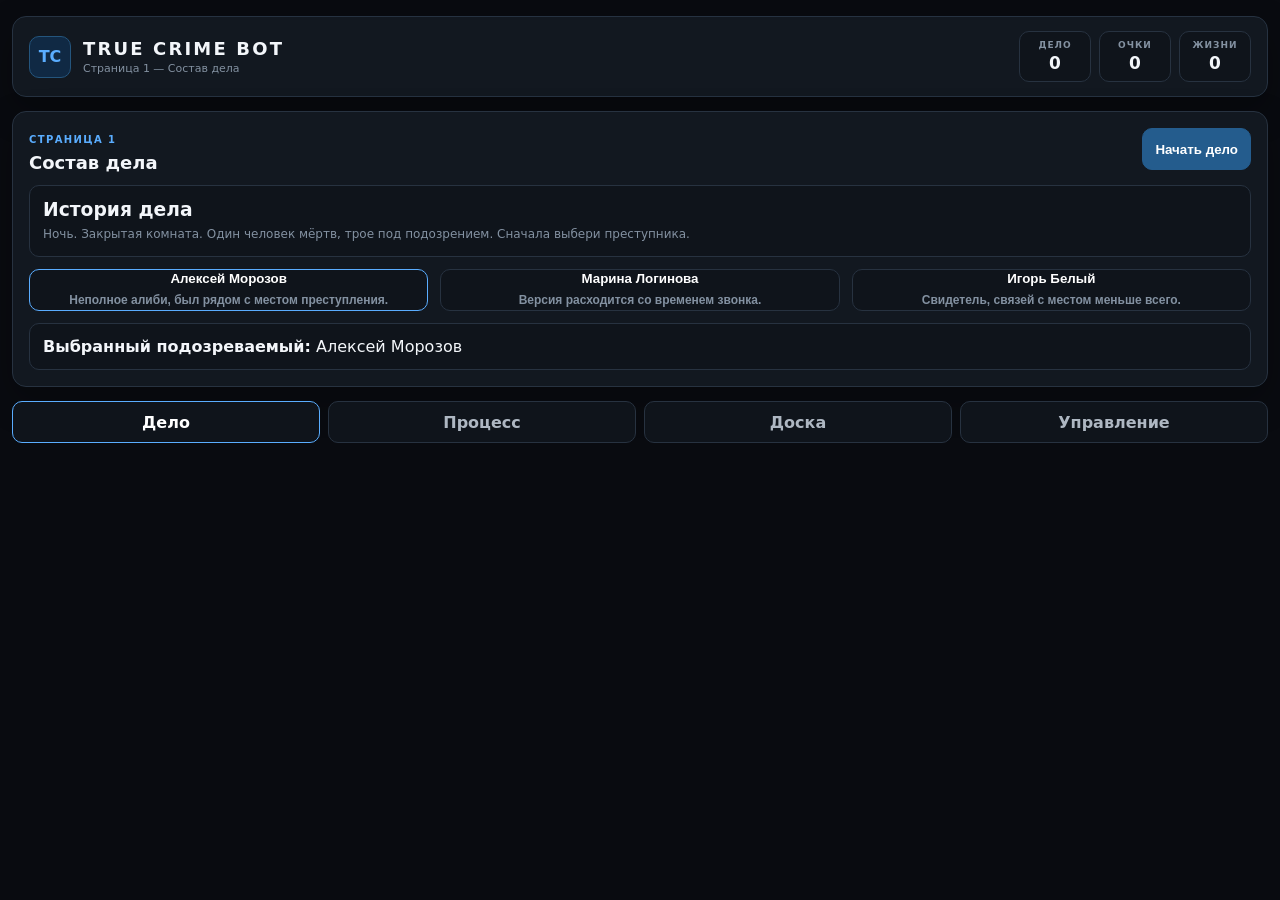
==== commit 6e5bbfe7: "Update index.html" ====
--- a/index.html
+++ b/index.html
@@ -3,105 +3,63 @@
 <head>
   <meta charset="UTF-8">
   <meta name="viewport" content="width=device-width, initial-scale=1.0">
-  <title>True Crime Bot</title>
+  <title>True Crime Bot — Дело</title>
   <link rel="stylesheet" href="./style.css">
 </head>
 <body>
-  <div class="app">
+  <div class="page-shell">
     <header class="topbar">
       <div class="brand">
         <div class="brand-logo">TC</div>
         <div>
           <h1>TRUE CRIME BOT</h1>
-          <p>Дело, жизнь, расследование</p>
+          <p>Страница 1 — Состав дела</p>
         </div>
       </div>
       <div class="stats">
-        <div class="stat"><span>ДЕЛО</span><strong id="uiCase">001</strong></div>
-        <div class="stat"><span>ГЛАВА</span><strong id="uiChapter">1</strong></div>
-        <div class="stat"><span>ОЧКИ</span><strong id="uiPoints">20</strong></div>
-        <div class="stat"><span>ЖИЗНИ</span><strong id="uiLives">0</strong></div>
+        <div class="stat"><span>ДЕЛО</span><strong data-ui-chapter>1</strong></div>
+        <div class="stat"><span>ОЧКИ</span><strong data-ui-points>20</strong></div>
+        <div class="stat"><span>ЖИЗНИ</span><strong data-ui-lives>0</strong></div>
       </div>
     </header>
 
-    <main class="pages">
-      <section id="page-1" class="page page-active">
-        <div class="page-head"><span>СТРАНИЦА 1</span><h2>Состав дела</h2></div>
-        <div class="panel story">
-          <h3>История дела</h3>
-          <p>Ночь. Закрытая комната. Один человек мёртв, трое под подозрением. Сначала выбери преступника или того, кого нужно проверить первым.</p>
-        </div>
-        <div class="suspects" id="suspectGrid">
-          <button class="suspect selected" data-suspect="suspect-a" type="button"><b>01</b><h3>Алексей Морозов</h3><p>Неполное алиби, был рядом с местом преступления.</p></button>
-          <button class="suspect" data-suspect="suspect-b" type="button"><b>02</b><h3>Марина Логинова</h3><p>Версия расходится со временем звонка.</p></button>
-          <button class="suspect" data-suspect="suspect-c" type="button"><b>03</b><h3>Игорь Белый</h3><p>Свидетель, связей с местом меньше всего.</p></button>
-        </div>
-        <div class="page-actions">
-          <button id="startCaseBtn" class="primary-btn" type="button">Начать дело</button>
-        </div>
-      </section>
+    <main class="panel">
+      <div class="page-head">
+        <div><span>СТРАНИЦА 1</span><h2>Состав дела</h2></div>
+        <button class="btn btn-primary" data-nav="./case.html">Начать дело</button>
+      </div>
 
-      <section id="page-2" class="page page-hidden">
-        <div class="page-head"><span>СТРАНИЦА 2</span><h2>Игровой процесс</h2></div>
-        <div class="panel progress-panel">
-          <div class="progress-row"><span>Прогресс</span><strong id="uiProgress">0%</strong></div>
-          <div class="bar"><div id="chapterProgressBar" class="fill"></div></div>
-        </div>
-        <div class="panel actions-panel">
-          <button id="findClueBtn" class="action blue" type="button">Искать улики <small>+2 очка, +10%</small></button>
-          <button id="successfulQuestionBtn" class="action green" type="button">Допросить свидетеля <small>+3 очка, +10%</small></button>
-          <button id="correctHypothesisBtn" class="action purple" type="button">Проверить гипотезу <small>+4 очка, +15%</small></button>
-          <button id="correctVerdictBtn" class="action gold" type="button">Вынести вердикт <small>+10 очков, конец главы</small></button>
-        </div>
-        <div id="gameMessage" class="message">Нажми «Начать дело», чтобы открыть игру.</div>
-      </section>
+      <div class="card">
+        <h3>История дела</h3>
+        <p>Ночь. Закрытая комната. Один человек мёртв, трое под подозрением. Сначала выбери преступника.</p>
+      </div>
 
-      <section id="page-3" class="page page-hidden">
-        <div class="page-head"><span>СТРАНИЦА 3</span><h2>Доска дела и подсказки</h2></div>
-        <div class="panel board">
-          <h3>Доска дела</h3>
-          <div class="evidence-grid">
-            <article class="evidence"><span>УЛИКА</span><h4>След у двери</h4><p>Замок был открыт изнутри.</p></article>
-            <article class="evidence"><span>УЛИКА</span><h4>Запись звонка</h4><p>Звонок совпадает с временем конфликта.</p></article>
-            <article class="evidence"><span>ПОДОЗР.</span><h4>Алексей Морозов</h4><p>Слабое алиби и мотив.</p></article>
-            <article class="evidence"><span>ПОДОЗР.</span><h4>Марина Логинова</h4><p>Была рядом, но не в комнате.</p></article>
-          </div>
-        </div>
-        <div class="panel hints">
-          <div class="hint-head"><strong>Подсказка</strong><span id="cooldownText">Жизнь даётся раз в час.</span></div>
-          <div class="hint-buttons">
-            <button id="softHintBtn" class="hint-btn soft" type="button">Мягкая</button>
-            <button id="hardHintBtn" class="hint-btn hard" type="button">Жёсткая</button>
-          </div>
-          <div id="hintBox" class="hint-box">Подсказка появится здесь.</div>
-          <div class="history-title">Хронология</div>
-          <div id="hintHistory" class="history"></div>
-        </div>
-      </section>
+      <div class="grid-3" style="margin-top:12px">
+        <button class="card btn suspect selected" data-suspect="suspect-a" type="button">
+          <h4>Алексей Морозов</h4><p>Неполное алиби, был рядом с местом преступления.</p>
+        </button>
+        <button class="card btn suspect" data-suspect="suspect-b" type="button">
+          <h4>Марина Логинова</h4><p>Версия расходится со временем звонка.</p>
+        </button>
+        <button class="card btn suspect" data-suspect="suspect-c" type="button">
+          <h4>Игорь Белый</h4><p>Свидетель, связей с местом меньше всего.</p>
+        </button>
+      </div>
 
-      <section id="page-4" class="page page-hidden">
-        <div class="page-head"><span>СТРАНИЦА 4</span><h2>Управление</h2></div>
-        <div class="panel control">
-          <label for="progressInput">Прогресс вручную</label>
-          <div class="row"><input id="progressInput" type="number" min="0" max="100" value="0"><button id="applyProgressBtn" type="button">OK</button></div>
-          <div class="nav-buttons">
-            <button id="prevPageBtn" type="button">← Назад</button>
-            <button id="nextPageBtn" type="button">Вперёд →</button>
-          </div>
-          <button id="resetBtn" class="reset" type="button">Сбросить сохранение</button>
-        </div>
-      </section>
+      <div class="card" style="margin-top:12px">
+        <strong>Выбранный подозреваемый:</strong> <span id="selectedSuspectText">Алексей Морозов</span>
+      </div>
     </main>
 
-    <footer class="footer">
-      <button class="tab tab-active" data-page="1" type="button">Дело</button>
-      <button class="tab" data-page="2" type="button">Процесс</button>
-      <button class="tab" data-page="3" type="button">Доска</button>
-      <button class="tab" data-page="4" type="button">Управление</button>
-    </footer>
+    <nav class="footer-nav">
+      <a class="active" href="./index.html">Дело</a>
+      <a href="./case.html">Процесс</a>
+      <a href="./board.html">Доска</a>
+      <a href="./control.html">Управление</a>
+    </nav>
   </div>
 
-  <script src="./ai_engine.js"></script>
-  <script src="./game.js"></script>
+  <script src="./data.js"></script>
+  <script src="./app.js"></script>
 </body>
 </html>
--- a/style.css
+++ b/style.css
@@ -1,648 +1,38 @@
-:root {
-  --bg: #080b10;
-  --panel: #121820;
-  --panel-soft: #171f29;
-  --border: #273240;
-  --border-strong: #364657;
-
-  --text: #f4f7fa;
-  --muted: #8391a1;
-  --muted-2: #aeb7c2;
-
-  --blue: #5aadff;
-  --green: #57d089;
-  --purple: #a98af4;
-  --gold: #e5b04a;
-  --red: #ec7379;
-
-  --radius: 14px;
-  --radius-sm: 10px;
-
-  --shadow: 0 14px 35px rgba(0, 0, 0, 0.25);
-}
-
-* { box-sizing: border-box; }
-
-html, body {
-  min-width: 320px;
-  min-height: 100%;
-}
-
-body {
-  margin: 0;
-  background:
-    radial-gradient(circle at 0% 0%, rgba(90, 173, 255, 0.08), transparent 28%),
-    radial-gradient(circle at 100% 100%, rgba(169, 138, 244, 0.05), transparent 30%),
-    var(--bg);
-  color: var(--text);
-  font-family: Inter, system-ui, -apple-system, BlinkMacSystemFont, "Segoe UI", Arial, sans-serif;
-}
-
-button, input { font: inherit; }
-button { border: 0; }
-button:focus-visible, input:focus-visible {
-  outline: 2px solid var(--blue);
-  outline-offset: 2px;
-}
-
-.game-shell {
-  width: min(1450px, calc(100% - 28px));
-  margin: 0 auto;
-  padding: 18px 0 28px;
-}
-
-.topbar {
-  display: flex;
-  justify-content: space-between;
-  align-items: center;
-  gap: 18px;
-  padding: 14px 16px;
-  margin-bottom: 16px;
-  border: 1px solid var(--border);
-  border-radius: var(--radius);
-  background: linear-gradient(110deg, rgba(90, 173, 255, 0.08), transparent 46%), var(--panel);
-  box-shadow: var(--shadow);
-}
-
-.brand {
-  display: flex;
-  align-items: center;
-  gap: 12px;
-}
-
-.brand-logo {
-  width: 42px;
-  height: 42px;
-  display: grid;
-  place-items: center;
-  border-radius: 11px;
-  border: 1px solid #244f75;
-  background: #102944;
-  color: var(--blue);
-  font-size: 12px;
-  font-weight: 900;
-  letter-spacing: .08em;
-}
-
-.brand h1 {
-  margin: 0 0 3px;
-  font-size: 18px;
-  letter-spacing: .14em;
-}
-
-.brand p {
-  margin: 0;
-  color: var(--muted);
-  font-size: 11px;
-}
-
-.top-stats {
-  display: flex;
-  gap: 8px;
-}
-
-.top-stat {
-  min-width: 72px;
-  padding: 8px 10px;
-  border: 1px solid var(--border);
-  border-radius: var(--radius-sm);
-  background: #0f141b;
-  text-align: center;
-}
-.top-stat span {
-  display: block;
-  margin-bottom: 3px;
-  color: var(--muted);
-  font-size: 9px;
-  font-weight: 800;
-  letter-spacing: .11em;
-}
-.top-stat strong { font-size: 17px; }
-
-.dashboard {
-  display: grid;
-  grid-template-columns: 1.05fr 1.45fr 1.15fr 0.9fr;
-  gap: 14px;
-  align-items: start;
-}
-
-.panel {
-  min-width: 0;
-  padding: 16px;
-  border: 1px solid var(--border);
-  border-radius: var(--radius);
-  background: var(--panel);
-  box-shadow: var(--shadow);
-}
-
-.panel-header {
-  display: flex;
-  justify-content: space-between;
-  align-items: flex-start;
-  gap: 12px;
-  margin-bottom: 14px;
-}
-
-.eyebrow {
-  color: var(--blue);
-  font-size: 10px;
-  font-weight: 900;
-  letter-spacing: .14em;
-}
-
-.panel-header h2 {
-  margin: 5px 0 0;
-  font-size: 18px;
-  letter-spacing: -.02em;
-}
-
-.chapter-chip, .object-count {
-  white-space: nowrap;
-  padding: 6px 9px;
-  border: 1px solid var(--border);
-  border-radius: 7px;
-  background: #0f141b;
-  color: var(--muted);
-  font-size: 10px;
-}
-.chapter-chip b { color: var(--text); }
-
-.panel-case {
-  display: flex;
-  flex-direction: column;
-  gap: 14px;
-}
-
-.case-story {
-  padding: 14px;
-  border: 1px solid var(--border);
-  border-radius: var(--radius-sm);
-  background: var(--panel-soft);
-}
-.case-story h3 {
-  margin: 0 0 8px;
-  font-size: 16px;
-}
-.case-story p {
-  margin: 0;
-  color: var(--muted-2);
-  line-height: 1.55;
-  font-size: 12px;
-}
-
-.suspect-grid {
-  display: grid;
-  gap: 10px;
-}
-
-.suspect-card {
-  padding: 13px;
-  border: 1px solid var(--border);
-  border-radius: var(--radius-sm);
-  background: #0f141b;
-  color: var(--text);
-  text-align: left;
-  cursor: pointer;
-  transition: transform .2s ease, border-color .2s ease, background .2s ease;
-}
-.suspect-card:hover {
-  transform: translateY(-1px);
-  border-color: var(--border-strong);
-  background: #141b24;
-}
-.suspect-card.selected {
-  border-color: var(--blue);
-  box-shadow: 0 0 0 1px rgba(90, 173, 255, 0.14), 0 0 18px rgba(90, 173, 255, 0.12);
-}
-.suspect-top {
-  display: flex;
-  justify-content: space-between;
-  gap: 8px;
-  margin-bottom: 8px;
-}
-.suspect-top b {
-  font-size: 10px;
-  letter-spacing: .1em;
-  color: var(--blue);
-}
-.suspect-top i {
-  color: var(--muted);
-  font-style: normal;
-  font-size: 10px;
-}
-.suspect-card h3 {
-  margin: 0 0 6px;
-  font-size: 15px;
-}
-.suspect-card p {
-  margin: 0;
-  color: var(--muted);
-  line-height: 1.45;
-  font-size: 12px;
-}
-
-.case-footer {
-  display: grid;
-  gap: 8px;
-  padding-top: 2px;
-}
-.case-meta {
-  padding: 10px 12px;
-  border: 1px solid var(--border);
-  border-radius: var(--radius-sm);
-  background: var(--panel-soft);
-  font-size: 12px;
-}
-.case-meta span { color: var(--muted); }
-.case-meta strong { display: block; margin-top: 4px; }
-
-.panel-actions {
-  display: flex;
-  flex-direction: column;
-}
-.action-grid {
-  display: grid;
-  grid-template-columns: repeat(2, minmax(0, 1fr));
-  gap: 10px;
-}
-.action-card {
-  min-height: 147px;
-  padding: 14px;
-  border: 1px solid var(--border);
-  border-radius: var(--radius-sm);
-  background: #0f141b;
-  color: var(--text);
-  text-align: left;
-  cursor: pointer;
-  display: flex;
-  flex-direction: column;
-  transition: transform .2s ease, border-color .2s ease, background .2s ease;
-}
-.action-card:hover {
-  transform: translateY(-2px);
-  background: #141b24;
-}
-.action-icon {
-  display: grid;
-  place-items: center;
-  width: 34px;
-  height: 34px;
-  margin-bottom: 12px;
-  border-radius: 9px;
-  font-size: 18px;
-  font-weight: 800;
-}
-.action-title {
-  font-size: 14px;
-  font-weight: 850;
-  margin-bottom: 6px;
-}
-.action-text {
-  color: var(--muted);
-  font-size: 11px;
-  line-height: 1.45;
-  min-height: 32px;
-}
-.action-reward {
-  margin-top: auto;
-  font-size: 10px;
-  font-weight: 800;
-  line-height: 1.4;
-}
-.action-blue .action-icon { background: #15314d; color: var(--blue); }
-.action-green .action-icon { background: #173d2c; color: var(--green); }
-.action-purple .action-icon { background: #30264c; color: var(--purple); }
-.action-gold .action-icon { background: #44351e; color: var(--gold); }
-.action-blue:hover { border-color: #245d91; }
-.action-green:hover { border-color: #26704b; }
-.action-purple:hover { border-color: #6247a0; }
-.action-gold:hover { border-color: #8b6720; }
-.action-green .action-reward { color: var(--green); }
-.action-purple .action-reward { color: var(--purple); }
-.action-gold .action-reward { color: var(--gold); }
-.action-blue .action-reward { color: var(--blue); }
-
-.progress-box {
-  margin-top: 12px;
-  padding: 12px;
-  border: 1px solid var(--border);
-  border-radius: var(--radius-sm);
-  background: var(--panel-soft);
-}
-.progress-header {
-  display: flex;
-  justify-content: space-between;
-  gap: 10px;
-  margin-bottom: 8px;
-  color: var(--muted);
-  font-size: 12px;
-}
-.progress-header strong { color: var(--text); }
-.progress-track {
-  height: 8px;
-  overflow: hidden;
-  border-radius: 20px;
-  background: rgba(0, 0, 0, 0.38);
-}
-.progress-fill {
-  width: 0%;
-  height: 100%;
-  border-radius: inherit;
-  background: linear-gradient(90deg, var(--blue), var(--purple));
-  transition: width .25s ease;
-}
-
-.game-message {
-  min-height: 42px;
-  margin-top: 12px;
-  padding: 10px 12px;
-  border: 1px solid transparent;
-  border-radius: var(--radius-sm);
-  color: var(--muted);
-  font-size: 12px;
-  line-height: 1.45;
-}
-.game-message.is-success {
-  border-color: rgba(87, 208, 137, .25);
-  background: rgba(87, 208, 137, .08);
-  color: var(--green);
-}
-.game-message.is-warning {
-  border-color: rgba(229, 176, 74, .25);
-  background: rgba(229, 176, 74, .08);
-  color: var(--gold);
-}
-.game-message.is-danger {
-  border-color: rgba(236, 115, 121, .25);
-  background: rgba(236, 115, 121, .08);
-  color: var(--red);
-}
-
-.evidence-grid {
-  display: grid;
-  grid-template-columns: repeat(2, minmax(0, 1fr));
-  gap: 10px;
-}
-.evidence-card {
-  position: relative;
-  min-height: 158px;
-  padding: 13px;
-  overflow: hidden;
-  border: 1px solid var(--border);
-  border-radius: var(--radius-sm);
-  background: #0f141b;
-}
-.evidence-header {
-  display: flex;
-  justify-content: space-between;
-  gap: 10px;
-  margin-bottom: 16px;
-}
-.evidence-header span {
-  color: var(--blue);
-  font-size: 9px;
-  font-weight: 900;
-  letter-spacing: .12em;
-}
-.board-suspect .evidence-header span { color: var(--purple); }
-.evidence-header b {
-  color: var(--muted);
-  font-size: 10px;
-}
-.evidence-card h3 {
-  margin: 0 0 8px;
-  font-size: 15px;
-}
-.evidence-card p {
-  margin: 0;
-  color: var(--muted);
-  font-size: 12px;
-  line-height: 1.5;
-}
-.card-line {
-  position: absolute;
-  right: 13px;
-  left: 13px;
-  bottom: 12px;
-  height: 1px;
-  background: var(--border);
-}
-.hint-glow {
-  border-color: var(--blue);
-  box-shadow: 0 0 18px rgba(90, 173, 255, .18);
-}
-
-.hint-block {
-  margin-top: 12px;
-  padding: 12px;
-  border: 1px solid var(--border);
-  border-radius: var(--radius-sm);
-  background: var(--panel-soft);
-}
-.hint-block-title {
-  margin-bottom: 8px;
-  color: var(--muted);
-  font-size: 11px;
-  font-weight: 800;
-  letter-spacing: .11em;
-}
-.hint-actions {
-  display: grid;
-  grid-template-columns: 1fr 1fr;
-  gap: 8px;
-  margin: 10px 0;
-}
-.hint-btn {
-  min-height: 40px;
-  border-radius: var(--radius-sm);
-  cursor: pointer;
-  font-size: 11px;
-  font-weight: 800;
-  transition: transform .2s ease, opacity .2s ease;
-}
-.hint-btn:hover:not(:disabled) { transform: translateY(-1px); }
-.hint-btn:disabled { opacity: .38; cursor: not-allowed; }
-.soft-btn {
-  border: 1px solid #8e6820;
-  background: rgba(137, 101, 30, 0.18);
-  color: var(--gold);
-}
-.hard-btn {
-  border: 1px solid #823b42;
-  background: rgba(130, 59, 66, 0.18);
-  color: var(--red);
-}
-.cooldown {
-  min-height: 18px;
-  color: var(--muted);
-  font-size: 10px;
-  line-height: 1.4;
-}
-.hint-box {
-  padding: 12px;
-  border-radius: var(--radius-sm);
-  background: #0f141b;
-  font-size: 11px;
-  line-height: 1.5;
-}
-.empty-hint {
-  border: 1px dashed var(--border-strong);
-  color: var(--muted);
-}
-
-.control-row label {
-  display: block;
-  margin-bottom: 7px;
-  color: var(--muted);
-  font-size: 11px;
-}
-.setting-row {
-  display: flex;
-  gap: 8px;
-  margin-bottom: 10px;
-}
-.progress-input {
-  width: 100%;
-  min-width: 0;
-  padding: 10px;
-  border: 1px solid var(--border);
-  border-radius: var(--radius-sm);
-  background: #0f141b;
-  color: var(--text);
-}
-.ok-btn {
-  min-width: 50px;
-  border-radius: var(--radius-sm);
-  background: #245c8d;
-  color: white;
-  cursor: pointer;
-  font-size: 11px;
-  font-weight: 850;
-}
-.next-btn {
-  display: flex;
-  justify-content: space-between;
-  align-items: center;
-  width: 100%;
-  min-height: 40px;
-  padding: 0 12px;
-  border: 1px solid var(--border);
-  border-radius: var(--radius-sm);
-  background: #0f141b;
-  color: var(--muted);
-  cursor: pointer;
-  font-size: 11px;
-}
-.next-btn b { color: var(--blue); font-size: 18px; }
-
-.history-wrap { margin-top: 12px; }
-.history-title {
-  margin-bottom: 8px;
-  color: var(--muted);
-  font-size: 11px;
-  font-weight: 800;
-  letter-spacing: .11em;
-}
-.hint-history {
-  display: grid;
-  gap: 7px;
-  max-height: 165px;
-  overflow-y: auto;
-  color: var(--muted);
-  font-size: 11px;
-  line-height: 1.45;
-}
-.history-item {
-  padding: 9px 10px;
-  border-left: 2px solid var(--border-strong);
-  border-radius: 0 5px 5px 0;
-  background: #0f141b;
-}
-.history-empty {
-  padding: 11px;
-  border: 1px dashed var(--border);
-  border-radius: var(--radius-sm);
-  text-align: center;
-}
-.hint-history::-webkit-scrollbar { width: 4px; }
-.hint-history::-webkit-scrollbar-thumb {
-  border-radius: 10px;
-  background: var(--border-strong);
-}
-
-.reset-wrap {
-  display: flex;
-  align-items: center;
-  gap: 10px;
-  margin-top: 12px;
-}
-.reset-btn {
-  min-height: 38px;
-  padding: 0 12px;
-  border: 1px solid #823b42;
-  border-radius: var(--radius-sm);
-  background: rgba(130, 59, 66, 0.18);
-  color: var(--red);
-  cursor: pointer;
-  font-size: 10px;
-  font-weight: 850;
-}
-.reset-wrap p {
-  margin: 0;
-  color: var(--muted);
-  font-size: 10px;
-  line-height: 1.4;
-}
-
-.footer {
-  padding-top: 20px;
-  color: var(--muted);
-  font-size: 9px;
-  font-weight: 800;
-  letter-spacing: .16em;
-  text-align: center;
-}
-.footer span {
-  margin: 0 7px;
-  color: var(--blue);
-}
-
-@media (max-width: 1360px) {
-  .dashboard {
-    grid-template-columns: 1fr 1fr;
-  }
-  .panel-case { grid-column: 1 / -1; }
-  .panel-actions { grid-column: 1 / -1; }
-}
-
-@media (max-width: 980px) {
-  .dashboard {
-    grid-template-columns: 1fr;
-  }
-}
-
-@media (max-width: 700px) {
-  .game-shell { width: calc(100% - 16px); }
-  .topbar {
-    flex-direction: column;
-    align-items: flex-start;
-  }
-  .top-stats {
-    width: 100%;
-    flex-wrap: wrap;
-  }
-  .top-stat {
-    flex: 1 1 calc(50% - 8px);
-  }
-  .action-grid,
-  .evidence-grid,
-  .hint-actions {
-    grid-template-columns: 1fr;
-  }
-  .reset-wrap {
-    display: block;
-  }
-  .reset-wrap p {
-    margin-top: 8px;
-  }
-  }
+*{box-sizing:border-box}
+body{margin:0;min-width:320px;background:#090b10;color:#f3f6fa;font-family:Inter,system-ui,sans-serif}
+.page-shell{width:min(1400px,calc(100% - 24px));margin:0 auto;padding:16px 0 18px}
+.topbar{display:flex;justify-content:space-between;align-items:center;gap:14px;padding:14px 16px;margin-bottom:14px;border:1px solid #263241;border-radius:14px;background:#121820;box-shadow:0 14px 35px rgba(0,0,0,.25)}
+.brand{display:flex;align-items:center;gap:12px}
+.brand-logo{width:42px;height:42px;display:grid;place-items:center;border-radius:10px;border:1px solid #24557d;background:#102944;color:#5aadff;font-weight:900}
+.brand h1{margin:0 0 3px;font-size:18px;letter-spacing:.12em}
+.brand p{margin:0;color:#8391a1;font-size:11px}
+.stats{display:flex;gap:8px;flex-wrap:wrap}
+.stat{min-width:72px;padding:8px 10px;border:1px solid #273240;border-radius:10px;background:#0f141b;text-align:center}
+.stat span{display:block;color:#8391a1;font-size:9px;font-weight:800;letter-spacing:.11em;margin-bottom:3px}
+.stat strong{font-size:17px}
+.panel{padding:16px;border:1px solid #273240;border-radius:14px;background:#121820;box-shadow:0 14px 35px rgba(0,0,0,.25)}
+.page-head{display:flex;justify-content:space-between;align-items:flex-start;margin-bottom:12px}
+.page-head span{color:#5aadff;font-size:10px;font-weight:900;letter-spacing:.14em}
+.page-head h2{margin:5px 0 0;font-size:18px}
+.grid-3,.grid-2{display:grid;gap:12px}
+.grid-3{grid-template-columns:repeat(3,1fr)}
+.grid-2{grid-template-columns:repeat(2,1fr)}
+.card{padding:13px;border:1px solid #273240;border-radius:10px;background:#0f141b}
+.card h3,.card h4{margin:0 0 6px}
+.card p{margin:0;color:#8391a1;font-size:12px;line-height:1.45}
+.btn{cursor:pointer;border-radius:10px;border:1px solid #273240;background:#0f141b;color:#fff;min-height:42px;padding:0 12px;font-weight:800}
+.btn-primary{background:#245c8d;border-color:#245c8d}
+.btn-danger{border-color:#823b42;background:rgba(130,59,66,.18);color:#ec7379}
+.btn-soft{border-color:#89651e;background:rgba(137,101,30,.18);color:#e5b04a}
+.btn-hard{border-color:#823b42;background:rgba(130,59,66,.18);color:#ec7379}
+.bar{height:8px;border-radius:20px;background:rgba(0,0,0,.38);overflow:hidden}
+.fill{height:100%;width:0;background:linear-gradient(90deg,#5aadff,#a98af4);transition:width .25s ease}
+.message{margin-top:10px;padding:10px 12px;border:1px solid #273240;border-radius:10px;background:#0f141b;color:#8391a1;min-height:42px}
+.history{display:grid;gap:7px;max-height:180px;overflow:auto}
+.history-item{padding:9px 10px;border-left:2px solid #364657;border-radius:0 6px 6px 0;background:#0f141b;color:#aeb7c2;font-size:11px;line-height:1.45}
+.footer-nav{display:grid;grid-template-columns:repeat(4,1fr);gap:8px;margin-top:14px}
+.footer-nav a{display:grid;place-items:center;min-height:42px;border:1px solid #273240;border-radius:10px;background:#0f141b;color:#aeb7c2;text-decoration:none;font-weight:800}
+.footer-nav a.active{border-color:#5aadff;color:#fff}
+.suspect.selected{border-color:#5aadff}
+@media (max-width:900px){.grid-3,.grid-2,.footer-nav{grid-template-columns:1fr 1fr}}
+@media (max-width:640px){.topbar{flex-direction:column;align-items:flex-start}.grid-3,.grid-2,.footer-nav{grid-template-columns:1fr}}
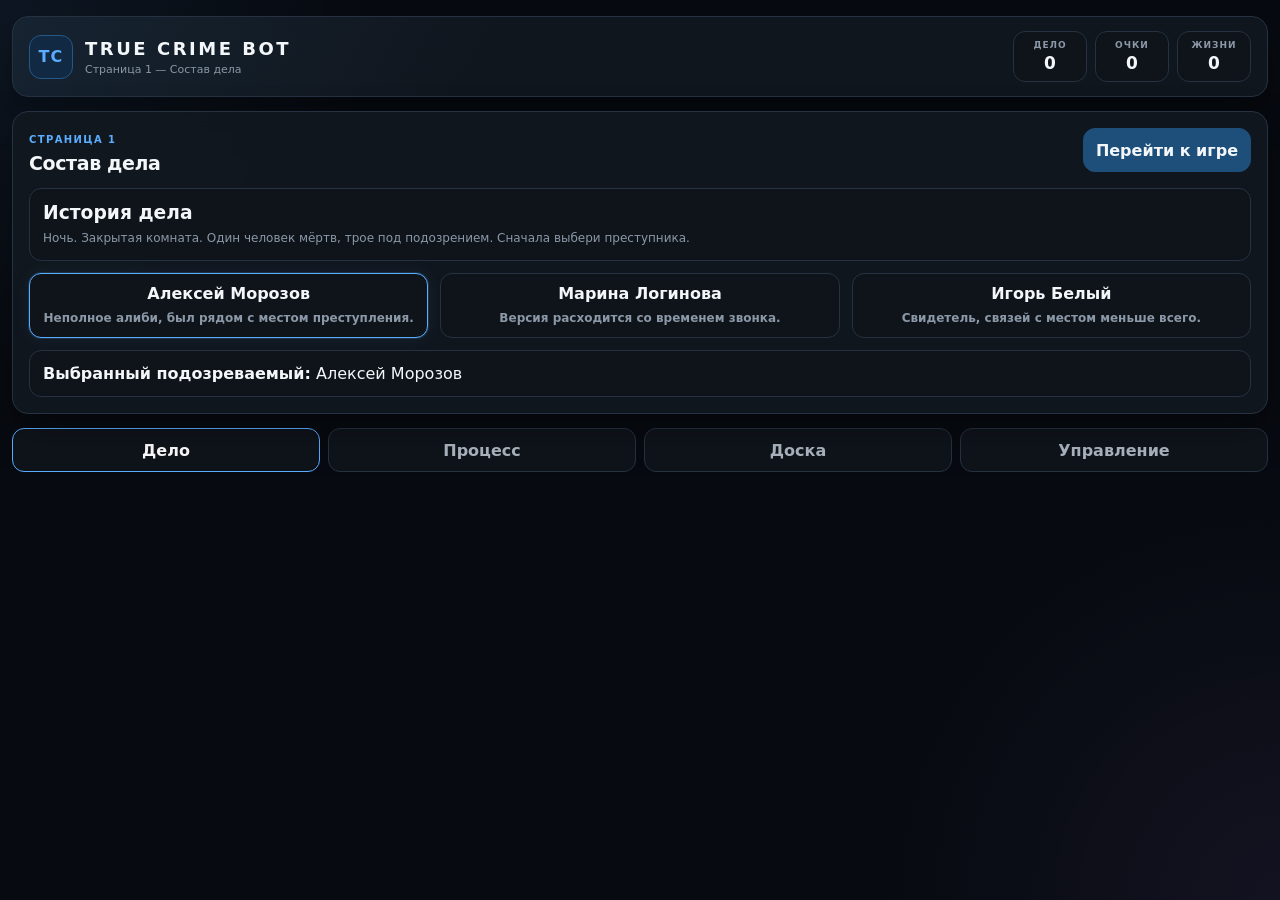
==== commit 462bb515: "Update index.html" ====
--- a/index.html
+++ b/index.html
@@ -16,6 +16,7 @@
           <p>Страница 1 — Состав дела</p>
         </div>
       </div>
+
       <div class="stats">
         <div class="stat"><span>ДЕЛО</span><strong data-ui-chapter>1</strong></div>
         <div class="stat"><span>ОЧКИ</span><strong data-ui-points>20</strong></div>
@@ -25,8 +26,11 @@
 
     <main class="panel">
       <div class="page-head">
-        <div><span>СТРАНИЦА 1</span><h2>Состав дела</h2></div>
-        <button class="btn btn-primary" data-nav="./case.html">Начать дело</button>
+        <div>
+          <span>СТРАНИЦА 1</span>
+          <h2>Состав дела</h2>
+        </div>
+        <button class="btn btn-primary" data-nav="./case.html">Перейти к игре</button>
       </div>
 
       <div class="card">
@@ -36,18 +40,24 @@
 
       <div class="grid-3" style="margin-top:12px">
         <button class="card btn suspect selected" data-suspect="suspect-a" type="button">
-          <h4>Алексей Морозов</h4><p>Неполное алиби, был рядом с местом преступления.</p>
+          <h4>Алексей Морозов</h4>
+          <p>Неполное алиби, был рядом с местом преступления.</p>
         </button>
+
         <button class="card btn suspect" data-suspect="suspect-b" type="button">
-          <h4>Марина Логинова</h4><p>Версия расходится со временем звонка.</p>
+          <h4>Марина Логинова</h4>
+          <p>Версия расходится со временем звонка.</p>
         </button>
+
         <button class="card btn suspect" data-suspect="suspect-c" type="button">
-          <h4>Игорь Белый</h4><p>Свидетель, связей с местом меньше всего.</p>
+          <h4>Игорь Белый</h4>
+          <p>Свидетель, связей с местом меньше всего.</p>
         </button>
       </div>
 
       <div class="card" style="margin-top:12px">
-        <strong>Выбранный подозреваемый:</strong> <span id="selectedSuspectText">Алексей Морозов</span>
+        <strong>Выбранный подозреваемый:</strong>
+        <span id="selectedSuspectText">Алексей Морозов</span>
       </div>
     </main>
 
@@ -60,6 +70,7 @@
   </div>
 
   <script src="./data.js"></script>
+  <script src="./ai_engine.js"></script>
   <script src="./app.js"></script>
 </body>
 </html>
--- a/style.css
+++ b/style.css
@@ -1,38 +1,239 @@
+:root{
+  --bg:#070a10;
+  --panel:rgba(18,24,32,.92);
+  --panel2:#0f141b;
+  --line:#263241;
+  --line2:#355065;
+  --text:#f4f7fa;
+  --muted:#8b98a7;
+  --blue:#5aadff;
+  --green:#56d68b;
+  --purple:#ab8bff;
+  --gold:#f0b34c;
+  --red:#ef6c72;
+  --shadow:0 18px 42px rgba(0,0,0,.28);
+  --radius:16px;
+}
+
 *{box-sizing:border-box}
-body{margin:0;min-width:320px;background:#090b10;color:#f3f6fa;font-family:Inter,system-ui,sans-serif}
-.page-shell{width:min(1400px,calc(100% - 24px));margin:0 auto;padding:16px 0 18px}
-.topbar{display:flex;justify-content:space-between;align-items:center;gap:14px;padding:14px 16px;margin-bottom:14px;border:1px solid #263241;border-radius:14px;background:#121820;box-shadow:0 14px 35px rgba(0,0,0,.25)}
+html,body{min-width:320px;min-height:100%}
+body{
+  margin:0;
+  background:
+    radial-gradient(circle at 0% 0%, rgba(90,173,255,.08), transparent 24%),
+    radial-gradient(circle at 100% 100%, rgba(171,139,255,.07), transparent 26%),
+    var(--bg);
+  color:var(--text);
+  font-family:Inter,system-ui,-apple-system,BlinkMacSystemFont,"Segoe UI",Arial,sans-serif;
+}
+
+button,input{font:inherit}
+button{border:0}
+button:focus-visible,input:focus-visible{outline:2px solid var(--blue);outline-offset:2px}
+
+.page-shell{
+  width:min(1460px,calc(100% - 24px));
+  margin:0 auto;
+  padding:16px 0 20px;
+}
+
+.topbar{
+  display:flex;
+  justify-content:space-between;
+  align-items:center;
+  gap:16px;
+  padding:14px 16px;
+  border:1px solid var(--line);
+  border-radius:var(--radius);
+  background:linear-gradient(120deg, rgba(90,173,255,.08), transparent 38%), var(--panel);
+  box-shadow:var(--shadow);
+  margin-bottom:14px;
+  backdrop-filter:blur(10px);
+}
+
 .brand{display:flex;align-items:center;gap:12px}
-.brand-logo{width:42px;height:42px;display:grid;place-items:center;border-radius:10px;border:1px solid #24557d;background:#102944;color:#5aadff;font-weight:900}
-.brand h1{margin:0 0 3px;font-size:18px;letter-spacing:.12em}
-.brand p{margin:0;color:#8391a1;font-size:11px}
+.brand-logo{
+  width:44px;height:44px;
+  display:grid;place-items:center;
+  border-radius:12px;
+  border:1px solid #255886;
+  background:#112942;
+  color:var(--blue);
+  font-weight:900;
+  letter-spacing:.08em;
+}
+.brand h1{margin:0 0 4px;font-size:18px;letter-spacing:.14em}
+.brand p{margin:0;color:var(--muted);font-size:11px}
+
 .stats{display:flex;gap:8px;flex-wrap:wrap}
-.stat{min-width:72px;padding:8px 10px;border:1px solid #273240;border-radius:10px;background:#0f141b;text-align:center}
-.stat span{display:block;color:#8391a1;font-size:9px;font-weight:800;letter-spacing:.11em;margin-bottom:3px}
+.stat{
+  min-width:74px;
+  padding:8px 10px;
+  border:1px solid var(--line);
+  border-radius:12px;
+  background:rgba(15,20,27,.95);
+  text-align:center;
+}
+.stat span{
+  display:block;
+  margin-bottom:3px;
+  color:var(--muted);
+  font-size:9px;
+  font-weight:800;
+  letter-spacing:.11em;
+}
 .stat strong{font-size:17px}
-.panel{padding:16px;border:1px solid #273240;border-radius:14px;background:#121820;box-shadow:0 14px 35px rgba(0,0,0,.25)}
-.page-head{display:flex;justify-content:space-between;align-items:flex-start;margin-bottom:12px}
-.page-head span{color:#5aadff;font-size:10px;font-weight:900;letter-spacing:.14em}
-.page-head h2{margin:5px 0 0;font-size:18px}
+
+.panel{
+  padding:16px;
+  border:1px solid var(--line);
+  border-radius:var(--radius);
+  background:var(--panel);
+  box-shadow:var(--shadow);
+  backdrop-filter:blur(10px);
+}
+
+.page-head{
+  display:flex;
+  justify-content:space-between;
+  align-items:flex-start;
+  gap:12px;
+  margin-bottom:14px;
+}
+.page-head span{
+  color:var(--blue);
+  font-size:10px;
+  font-weight:900;
+  letter-spacing:.14em;
+}
+.page-head h2{
+  margin:5px 0 0;
+  font-size:19px;
+  letter-spacing:-.02em;
+}
+
 .grid-3,.grid-2{display:grid;gap:12px}
 .grid-3{grid-template-columns:repeat(3,1fr)}
 .grid-2{grid-template-columns:repeat(2,1fr)}
-.card{padding:13px;border:1px solid #273240;border-radius:10px;background:#0f141b}
+
+.card{
+  padding:13px;
+  border:1px solid var(--line);
+  border-radius:12px;
+  background:var(--panel2);
+}
+
 .card h3,.card h4{margin:0 0 6px}
-.card p{margin:0;color:#8391a1;font-size:12px;line-height:1.45}
-.btn{cursor:pointer;border-radius:10px;border:1px solid #273240;background:#0f141b;color:#fff;min-height:42px;padding:0 12px;font-weight:800}
-.btn-primary{background:#245c8d;border-color:#245c8d}
-.btn-danger{border-color:#823b42;background:rgba(130,59,66,.18);color:#ec7379}
-.btn-soft{border-color:#89651e;background:rgba(137,101,30,.18);color:#e5b04a}
-.btn-hard{border-color:#823b42;background:rgba(130,59,66,.18);color:#ec7379}
-.bar{height:8px;border-radius:20px;background:rgba(0,0,0,.38);overflow:hidden}
-.fill{height:100%;width:0;background:linear-gradient(90deg,#5aadff,#a98af4);transition:width .25s ease}
-.message{margin-top:10px;padding:10px 12px;border:1px solid #273240;border-radius:10px;background:#0f141b;color:#8391a1;min-height:42px}
-.history{display:grid;gap:7px;max-height:180px;overflow:auto}
-.history-item{padding:9px 10px;border-left:2px solid #364657;border-radius:0 6px 6px 0;background:#0f141b;color:#aeb7c2;font-size:11px;line-height:1.45}
-.footer-nav{display:grid;grid-template-columns:repeat(4,1fr);gap:8px;margin-top:14px}
-.footer-nav a{display:grid;place-items:center;min-height:42px;border:1px solid #273240;border-radius:10px;background:#0f141b;color:#aeb7c2;text-decoration:none;font-weight:800}
-.footer-nav a.active{border-color:#5aadff;color:#fff}
-.suspect.selected{border-color:#5aadff}
-@media (max-width:900px){.grid-3,.grid-2,.footer-nav{grid-template-columns:1fr 1fr}}
-@media (max-width:640px){.topbar{flex-direction:column;align-items:flex-start}.grid-3,.grid-2,.footer-nav{grid-template-columns:1fr}}
+.card p{
+  margin:0;
+  color:var(--muted);
+  font-size:12px;
+  line-height:1.5;
+}
+
+.btn{
+  cursor:pointer;
+  border-radius:12px;
+  border:1px solid var(--line);
+  background:var(--panel2);
+  color:var(--text);
+  min-height:44px;
+  padding:10px 12px;
+  font-weight:800;
+  transition:transform .18s ease, border-color .18s ease, background .18s ease, opacity .18s ease;
+}
+.btn:hover{transform:translateY(-1px);border-color:var(--line2)}
+.btn-primary{background:#1d4f7a;border-color:#1d4f7a}
+.btn-primary:hover{background:#256090}
+.btn-danger{border-color:#8c3b41;background:rgba(239,108,114,.12);color:var(--red)}
+.btn-soft{border-color:#856020;background:rgba(240,179,76,.12);color:var(--gold)}
+.btn-hard{border-color:#8c3b41;background:rgba(239,108,114,.12);color:var(--red)}
+.suspect.selected{border-color:var(--blue);box-shadow:0 0 0 1px rgba(90,173,255,.15), 0 0 18px rgba(90,173,255,.08)}
+
+.bar{
+  height:9px;
+  border-radius:999px;
+  background:rgba(0,0,0,.4);
+  overflow:hidden;
+}
+.fill{
+  height:100%;
+  width:0;
+  background:linear-gradient(90deg,var(--blue),var(--purple));
+  transition:width .25s ease;
+}
+
+.message{
+  margin-top:12px;
+  padding:11px 12px;
+  border:1px solid var(--line);
+  border-radius:12px;
+  background:var(--panel2);
+  color:var(--muted);
+  min-height:44px;
+}
+.history-title{
+  margin:12px 0 8px;
+  color:var(--muted);
+  font-size:11px;
+  font-weight:800;
+  letter-spacing:.11em;
+}
+.history{
+  display:grid;
+  gap:7px;
+  max-height:180px;
+  overflow:auto;
+}
+.history-item{
+  padding:9px 10px;
+  border-left:2px solid var(--line2);
+  border-radius:0 8px 8px 0;
+  background:rgba(15,20,27,.96);
+  color:#aeb7c2;
+  font-size:11px;
+  line-height:1.45;
+}
+
+.footer-nav{
+  display:grid;
+  grid-template-columns:repeat(4,1fr);
+  gap:8px;
+  margin-top:14px;
+}
+.footer-nav a{
+  display:grid;
+  place-items:center;
+  min-height:44px;
+  border:1px solid var(--line);
+  border-radius:12px;
+  background:var(--panel2);
+  color:#aeb7c2;
+  text-decoration:none;
+  font-weight:800;
+  transition:transform .18s ease, border-color .18s ease, color .18s ease;
+}
+.footer-nav a:hover{transform:translateY(-1px);border-color:var(--line2)}
+.footer-nav a.active{border-color:var(--blue);color:#fff}
+
+small{color:var(--muted);font-weight:700}
+label{display:block;margin-bottom:8px;color:var(--muted);font-size:11px;font-weight:800;letter-spacing:.11em}
+
+input[type="number"]{
+  width:100%;
+  padding:10px 12px;
+  border:1px solid var(--line);
+  border-radius:12px;
+  background:var(--panel2);
+  color:var(--text);
+}
+
+@media (max-width:1080px){
+  .grid-3,.grid-2{grid-template-columns:1fr 1fr}
+}
+@media (max-width:760px){
+  .topbar{flex-direction:column;align-items:flex-start}
+  .stats{width:100%}
+  .stat{flex:1 1 calc(50% - 8px)}
+  .grid-3,.grid-2,.footer-nav{grid-template-columns:1fr}
+}
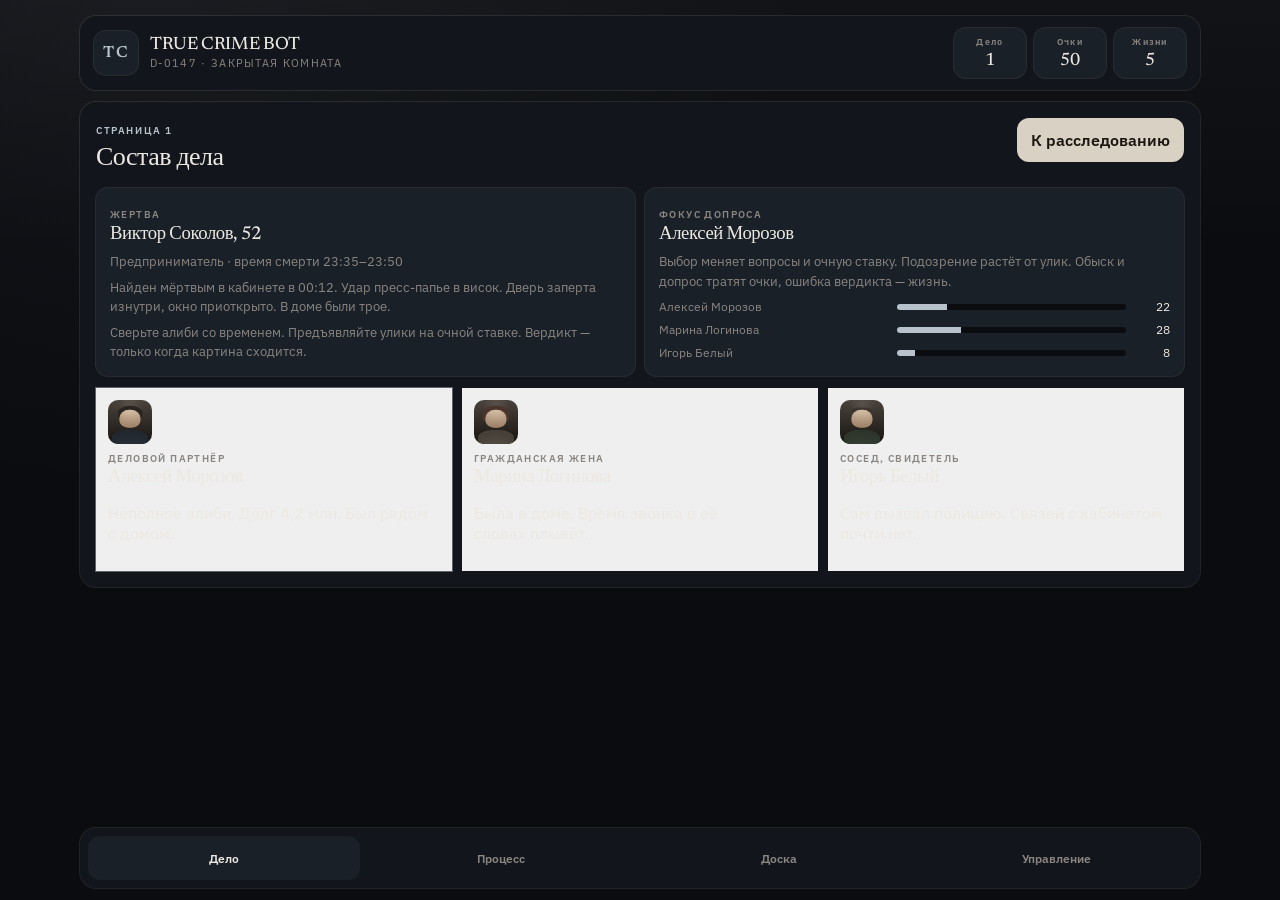
==== commit f84fe8d5: "Add files via upload" ====
--- a/index.html
+++ b/index.html
@@ -2,8 +2,11 @@
 <html lang="ru">
 <head>
   <meta charset="UTF-8">
-  <meta name="viewport" content="width=device-width, initial-scale=1.0">
+  <meta name="viewport" content="width=device-width, initial-scale=1, viewport-fit=cover">
   <title>True Crime Bot — Дело</title>
+  <link rel="preconnect" href="https://fonts.googleapis.com">
+  <link rel="preconnect" href="https://fonts.gstatic.com" crossorigin>
+  <link href="https://fonts.googleapis.com/css2?family=IBM+Plex+Sans:wght@400;500;600&family=Newsreader:opsz,wght@6..72,500;6..72,600&display=swap" rel="stylesheet">
   <link rel="stylesheet" href="./style.css">
 </head>
 <body>
@@ -13,52 +16,41 @@
         <div class="brand-logo">TC</div>
         <div>
           <h1>TRUE CRIME BOT</h1>
-          <p>Страница 1 — Состав дела</p>
+          <p data-ui-case-label>D-0147 · Закрытая комната</p>
         </div>
       </div>
-
       <div class="stats">
-        <div class="stat"><span>ДЕЛО</span><strong data-ui-chapter>1</strong></div>
-        <div class="stat"><span>ОЧКИ</span><strong data-ui-points>20</strong></div>
-        <div class="stat"><span>ЖИЗНИ</span><strong data-ui-lives>0</strong></div>
+        <div class="stat"><span>Дело</span><strong data-ui-chapter>1</strong></div>
+        <div class="stat"><span>Очки</span><strong class="tabular" data-ui-points>50</strong></div>
+        <div class="stat"><span>Жизни</span><strong class="tabular" data-ui-lives>5</strong></div>
       </div>
     </header>
+
+    <div class="banner" data-closed-banner hidden></div>
 
     <main class="panel">
       <div class="page-head">
         <div>
-          <span>СТРАНИЦА 1</span>
+          <span>Страница 1</span>
           <h2>Состав дела</h2>
         </div>
-        <button class="btn btn-primary" data-nav="./case.html">Перейти к игре</button>
+        <button class="btn" data-nav="./case.html" type="button">К расследованию</button>
       </div>
 
-      <div class="card">
-        <h3>История дела</h3>
-        <p>Ночь. Закрытая комната. Один человек мёртв, трое под подозрением. Сначала выбери преступника.</p>
+      <div class="grid-2">
+        <article class="card" id="caseBrief">
+          <span class="kicker">Жертва</span>
+          <h3>Загрузка…</h3>
+        </article>
+        <article class="card">
+          <span class="kicker">Фокус допроса</span>
+          <h3 id="selectedSuspectText">—</h3>
+          <p>Выбор меняет вопросы и очную ставку. Подозрение растёт от улик. Обыск и допрос тратят очки, ошибка вердикта — жизнь.</p>
+          <div data-heat></div>
+        </article>
       </div>
 
-      <div class="grid-3" style="margin-top:12px">
-        <button class="card btn suspect selected" data-suspect="suspect-a" type="button">
-          <h4>Алексей Морозов</h4>
-          <p>Неполное алиби, был рядом с местом преступления.</p>
-        </button>
-
-        <button class="card btn suspect" data-suspect="suspect-b" type="button">
-          <h4>Марина Логинова</h4>
-          <p>Версия расходится со временем звонка.</p>
-        </button>
-
-        <button class="card btn suspect" data-suspect="suspect-c" type="button">
-          <h4>Игорь Белый</h4>
-          <p>Свидетель, связей с местом меньше всего.</p>
-        </button>
-      </div>
-
-      <div class="card" style="margin-top:12px">
-        <strong>Выбранный подозреваемый:</strong>
-        <span id="selectedSuspectText">Алексей Морозов</span>
-      </div>
+      <div class="grid-3" id="suspectGrid" style="margin-top:12px"></div>
     </main>
 
     <nav class="footer-nav">
@@ -68,8 +60,8 @@
       <a href="./control.html">Управление</a>
     </nav>
   </div>
-
   <script src="./data.js"></script>
+  <script src="./game.js"></script>
   <script src="./ai_engine.js"></script>
   <script src="./app.js"></script>
 </body>
--- a/style.css
+++ b/style.css
@@ -1,239 +1,840 @@
-:root{
-  --bg:#070a10;
-  --panel:rgba(18,24,32,.92);
-  --panel2:#0f141b;
-  --line:#263241;
-  --line2:#355065;
-  --text:#f4f7fa;
-  --muted:#8b98a7;
-  --blue:#5aadff;
-  --green:#56d68b;
-  --purple:#ab8bff;
-  --gold:#f0b34c;
-  --red:#ef6c72;
-  --shadow:0 18px 42px rgba(0,0,0,.28);
-  --radius:16px;
-}
-
-*{box-sizing:border-box}
-html,body{min-width:320px;min-height:100%}
-body{
-  margin:0;
+:root {
+  --bg: #0a0c10;
+  --surface: #12161c;
+  --surface-2: #1a2028;
+  --fg: #ece8e1;
+  --muted: #8a8580;
+  --subtle: #5c5854;
+  --line: rgb(236 232 225 / 0.1);
+  --accent: #b7c2cc;
+  --paper: #d9d1c3;
+  --paper-fg: #1a1612;
+  --danger: #c45c5c;
+  --ok: #6f9b7a;
+  --warn: #c4a36a;
+  --radius: 16px;
+  --font: "IBM Plex Sans", "Segoe UI", system-ui, sans-serif;
+  --display: "Newsreader", "Times New Roman", serif;
+  --shadow: 0 0 0 1px var(--line);
+}
+
+* { box-sizing: border-box; }
+html, body { min-width: 320px; min-height: 100%; overflow-x: hidden; }
+html { -webkit-font-smoothing: antialiased; }
+body {
+  margin: 0;
+  color: var(--fg);
+  font-family: var(--font);
   background:
-    radial-gradient(circle at 0% 0%, rgba(90,173,255,.08), transparent 24%),
-    radial-gradient(circle at 100% 100%, rgba(171,139,255,.07), transparent 26%),
+    linear-gradient(180deg, rgb(236 232 225 / 0.03), transparent 28%),
+    radial-gradient(ellipse at 12% -10%, rgb(183 194 204 / 0.06), transparent 42%),
     var(--bg);
-  color:var(--text);
-  font-family:Inter,system-ui,-apple-system,BlinkMacSystemFont,"Segoe UI",Arial,sans-serif;
-}
-
-button,input{font:inherit}
-button{border:0}
-button:focus-visible,input:focus-visible{outline:2px solid var(--blue);outline-offset:2px}
-
-.page-shell{
-  width:min(1460px,calc(100% - 24px));
-  margin:0 auto;
-  padding:16px 0 20px;
-}
-
-.topbar{
-  display:flex;
-  justify-content:space-between;
-  align-items:center;
-  gap:16px;
-  padding:14px 16px;
-  border:1px solid var(--line);
-  border-radius:var(--radius);
-  background:linear-gradient(120deg, rgba(90,173,255,.08), transparent 38%), var(--panel);
-  box-shadow:var(--shadow);
-  margin-bottom:14px;
-  backdrop-filter:blur(10px);
-}
-
-.brand{display:flex;align-items:center;gap:12px}
-.brand-logo{
-  width:44px;height:44px;
-  display:grid;place-items:center;
-  border-radius:12px;
-  border:1px solid #255886;
-  background:#112942;
-  color:var(--blue);
-  font-weight:900;
-  letter-spacing:.08em;
-}
-.brand h1{margin:0 0 4px;font-size:18px;letter-spacing:.14em}
-.brand p{margin:0;color:var(--muted);font-size:11px}
-
-.stats{display:flex;gap:8px;flex-wrap:wrap}
-.stat{
-  min-width:74px;
-  padding:8px 10px;
-  border:1px solid var(--line);
-  border-radius:12px;
-  background:rgba(15,20,27,.95);
-  text-align:center;
-}
-.stat span{
-  display:block;
-  margin-bottom:3px;
-  color:var(--muted);
-  font-size:9px;
-  font-weight:800;
-  letter-spacing:.11em;
-}
-.stat strong{font-size:17px}
-
-.panel{
-  padding:16px;
-  border:1px solid var(--line);
-  border-radius:var(--radius);
-  background:var(--panel);
-  box-shadow:var(--shadow);
-  backdrop-filter:blur(10px);
-}
-
-.page-head{
-  display:flex;
-  justify-content:space-between;
-  align-items:flex-start;
-  gap:12px;
-  margin-bottom:14px;
-}
-.page-head span{
-  color:var(--blue);
-  font-size:10px;
-  font-weight:900;
-  letter-spacing:.14em;
-}
-.page-head h2{
-  margin:5px 0 0;
-  font-size:19px;
-  letter-spacing:-.02em;
-}
-
-.grid-3,.grid-2{display:grid;gap:12px}
-.grid-3{grid-template-columns:repeat(3,1fr)}
-.grid-2{grid-template-columns:repeat(2,1fr)}
-
-.card{
-  padding:13px;
-  border:1px solid var(--line);
-  border-radius:12px;
-  background:var(--panel2);
-}
-
-.card h3,.card h4{margin:0 0 6px}
-.card p{
-  margin:0;
-  color:var(--muted);
-  font-size:12px;
-  line-height:1.5;
-}
-
-.btn{
-  cursor:pointer;
-  border-radius:12px;
-  border:1px solid var(--line);
-  background:var(--panel2);
-  color:var(--text);
-  min-height:44px;
-  padding:10px 12px;
-  font-weight:800;
-  transition:transform .18s ease, border-color .18s ease, background .18s ease, opacity .18s ease;
-}
-.btn:hover{transform:translateY(-1px);border-color:var(--line2)}
-.btn-primary{background:#1d4f7a;border-color:#1d4f7a}
-.btn-primary:hover{background:#256090}
-.btn-danger{border-color:#8c3b41;background:rgba(239,108,114,.12);color:var(--red)}
-.btn-soft{border-color:#856020;background:rgba(240,179,76,.12);color:var(--gold)}
-.btn-hard{border-color:#8c3b41;background:rgba(239,108,114,.12);color:var(--red)}
-.suspect.selected{border-color:var(--blue);box-shadow:0 0 0 1px rgba(90,173,255,.15), 0 0 18px rgba(90,173,255,.08)}
-
-.bar{
-  height:9px;
-  border-radius:999px;
-  background:rgba(0,0,0,.4);
-  overflow:hidden;
-}
-.fill{
-  height:100%;
-  width:0;
-  background:linear-gradient(90deg,var(--blue),var(--purple));
-  transition:width .25s ease;
-}
-
-.message{
-  margin-top:12px;
-  padding:11px 12px;
-  border:1px solid var(--line);
-  border-radius:12px;
-  background:var(--panel2);
-  color:var(--muted);
-  min-height:44px;
-}
-.history-title{
-  margin:12px 0 8px;
-  color:var(--muted);
-  font-size:11px;
-  font-weight:800;
-  letter-spacing:.11em;
-}
-.history{
-  display:grid;
-  gap:7px;
-  max-height:180px;
-  overflow:auto;
-}
-.history-item{
-  padding:9px 10px;
-  border-left:2px solid var(--line2);
-  border-radius:0 8px 8px 0;
-  background:rgba(15,20,27,.96);
-  color:#aeb7c2;
-  font-size:11px;
-  line-height:1.45;
-}
-
-.footer-nav{
-  display:grid;
-  grid-template-columns:repeat(4,1fr);
-  gap:8px;
-  margin-top:14px;
-}
-.footer-nav a{
-  display:grid;
-  place-items:center;
-  min-height:44px;
-  border:1px solid var(--line);
-  border-radius:12px;
-  background:var(--panel2);
-  color:#aeb7c2;
-  text-decoration:none;
-  font-weight:800;
-  transition:transform .18s ease, border-color .18s ease, color .18s ease;
-}
-.footer-nav a:hover{transform:translateY(-1px);border-color:var(--line2)}
-.footer-nav a.active{border-color:var(--blue);color:#fff}
-
-small{color:var(--muted);font-weight:700}
-label{display:block;margin-bottom:8px;color:var(--muted);font-size:11px;font-weight:800;letter-spacing:.11em}
-
-input[type="number"]{
-  width:100%;
-  padding:10px 12px;
-  border:1px solid var(--line);
-  border-radius:12px;
-  background:var(--panel2);
-  color:var(--text);
-}
-
-@media (max-width:1080px){
-  .grid-3,.grid-2{grid-template-columns:1fr 1fr}
-}
-@media (max-width:760px){
-  .topbar{flex-direction:column;align-items:flex-start}
-  .stats{width:100%}
-  .stat{flex:1 1 calc(50% - 8px)}
-  .grid-3,.grid-2,.footer-nav{grid-template-columns:1fr}
-}
+  padding-bottom: 88px;
+}
+button, input { font: inherit; }
+button { border: 0; cursor: pointer; }
+button:disabled { cursor: default; opacity: 0.4; }
+button:focus-visible, input:focus-visible, a:focus-visible {
+  outline: 2px solid var(--accent);
+  outline-offset: 2px;
+}
+h1, h2, h3, h4 { font-family: var(--display); font-weight: 500; letter-spacing: -0.02em; text-wrap: balance; margin: 0; }
+p { text-wrap: pretty; }
+.tabular { font-variant-numeric: tabular-nums; }
+
+.page-shell {
+  width: min(1120px, calc(100% - 24px));
+  margin: 0 auto;
+  padding: 16px 0 8px;
+  min-width: 0;
+  max-width: 100%;
+}
+
+.topbar, .panel, .footer-nav {
+  background: var(--surface);
+  box-shadow: var(--shadow);
+  border-radius: var(--radius);
+}
+.topbar {
+  display: flex;
+  justify-content: space-between;
+  align-items: center;
+  gap: 12px;
+  padding: 12px 14px;
+  margin-bottom: 12px;
+}
+.brand { display: flex; align-items: center; gap: 12px; }
+.brand-logo {
+  width: 44px; height: 44px;
+  display: grid; place-items: center;
+  border-radius: 12px;
+  background: var(--surface-2);
+  box-shadow: var(--shadow);
+  color: var(--accent);
+  font-family: var(--display);
+  font-weight: 600;
+  letter-spacing: 0.12em;
+}
+.brand h1 { font-size: 18px; }
+.brand p { margin: 2px 0 0; color: var(--muted); font-size: 11px; letter-spacing: 0.12em; text-transform: uppercase; }
+
+.stats { display: flex; gap: 8px; flex-wrap: wrap; }
+.stat {
+  min-width: 72px;
+  padding: 8px 10px;
+  border-radius: 12px;
+  background: var(--surface-2);
+  box-shadow: var(--shadow);
+  text-align: center;
+}
+.stat span {
+  display: block;
+  margin-bottom: 2px;
+  color: var(--muted);
+  font-size: 9px;
+  font-weight: 600;
+  letter-spacing: 0.14em;
+}
+.stat strong { font-family: var(--display); font-size: 18px; font-weight: 500; }
+
+.panel { padding: 16px; min-width: 0; overflow-x: hidden; }
+.page-head {
+  display: flex;
+  justify-content: space-between;
+  align-items: flex-start;
+  gap: 12px;
+  margin-bottom: 16px;
+}
+.page-head span {
+  color: var(--accent);
+  font-size: 10px;
+  font-weight: 600;
+  letter-spacing: 0.16em;
+  text-transform: uppercase;
+}
+.page-head h2 { margin-top: 4px; font-size: 26px; }
+
+.grid-3, .grid-2, .tiles { display: grid; gap: 10px; }
+.grid-3 { grid-template-columns: repeat(3, 1fr); }
+.grid-2 { grid-template-columns: repeat(2, 1fr); }
+.tiles { grid-template-columns: repeat(2, 1fr); margin-top: 10px; }
+
+.card, .tile, .note, .message, .history-item {
+  background: var(--surface-2);
+  box-shadow: var(--shadow);
+  border-radius: 12px;
+}
+.card { padding: 14px; min-width: 0; }
+.card h3 { margin-bottom: 8px; }
+.muted, .card p, .tile .muted { color: var(--muted); font-size: 13px; line-height: 1.5; margin: 6px 0 0; }
+
+.kicker {
+  display: inline-block;
+  color: var(--muted);
+  font-size: 10px;
+  font-weight: 600;
+  letter-spacing: 0.14em;
+  text-transform: uppercase;
+}
+
+.btn, .tile, .suspect {
+  min-height: 44px;
+  transition: transform 150ms ease, box-shadow 150ms ease, background-color 150ms ease;
+}
+.btn:active:not(:disabled), .tile:active:not(:disabled), .suspect:active:not(:disabled) { transform: scale(0.98); }
+.btn {
+  display: inline-flex;
+  align-items: center;
+  justify-content: center;
+  gap: 8px;
+  padding: 10px 14px;
+  border-radius: 12px;
+  font-weight: 600;
+  color: var(--paper-fg);
+  background: var(--paper);
+}
+.btn:hover { filter: brightness(1.05); }
+.btn-outline, .btn-ghost {
+  background: var(--surface-2);
+  color: var(--fg);
+  box-shadow: var(--shadow);
+}
+.btn.selected, .suspect.selected { box-shadow: 0 0 0 1px rgb(183 194 204 / 0.45); }
+.btn-danger { background: rgb(196 92 92 / 0.16); color: var(--danger); }
+.btn-soft { background: rgb(217 209 195 / 0.12); color: var(--paper); }
+.btn-hard { background: rgb(196 92 92 / 0.12); color: var(--danger); }
+.btn-row { display: flex; flex-wrap: wrap; gap: 8px; }
+
+.tile {
+  display: flex;
+  flex-direction: column;
+  align-items: flex-start;
+  gap: 4px;
+  padding: 12px;
+  text-align: left;
+  color: var(--fg);
+  background: var(--surface-2);
+}
+.tile.wide { grid-column: 1 / -1; }
+.tile.done { box-shadow: 0 0 0 1px rgb(111 155 122 / 0.35); }
+.tile strong { font-weight: 600; }
+
+.suspect {
+  display: flex;
+  flex-direction: column;
+  align-items: flex-start;
+  padding: 12px;
+  text-align: left;
+  color: var(--fg);
+}
+.suspect.selected { box-shadow: 0 0 0 1px rgb(183 194 204 / 0.45); }
+.mono {
+  width: 44px; height: 44px;
+  display: grid; place-items: center;
+  margin-bottom: 8px;
+  border-radius: 10px;
+  background: var(--bg);
+  box-shadow: var(--shadow);
+  font-family: var(--display);
+  font-weight: 600;
+  color: var(--accent);
+}
+.tone-paper { color: var(--paper); }
+.tone-olive { color: var(--ok); }
+
+.bar {
+  height: 8px;
+  border-radius: 999px;
+  background: var(--bg);
+  overflow: hidden;
+}
+.fill {
+  height: 100%;
+  width: 0;
+  background: var(--accent);
+  transition: width 200ms ease;
+}
+
+.heat-row {
+  display: grid;
+  grid-template-columns: 1fr 1fr 36px;
+  gap: 8px;
+  align-items: center;
+  margin-top: 8px;
+  font-size: 12px;
+}
+.heat-name { color: var(--muted); }
+.heat-track {
+  height: 6px;
+  border-radius: 999px;
+  background: var(--bg);
+  overflow: hidden;
+}
+.heat-track i { display: block; height: 100%; background: var(--accent); }
+.heat-track i.warm { background: var(--warn); }
+.heat-track i.hot { background: var(--danger); }
+.heat-val { text-align: right; color: var(--fg); }
+
+.tag {
+  display: inline-block;
+  margin-top: 6px;
+  padding: 2px 8px;
+  border-radius: 999px;
+  font-size: 10px;
+  font-weight: 600;
+  letter-spacing: 0.08em;
+  text-transform: uppercase;
+}
+.tag.warn { background: rgb(196 163 106 / 0.15); color: var(--warn); }
+.tag.ok { background: rgb(111 155 122 / 0.15); color: var(--ok); }
+
+.message {
+  margin-top: 14px;
+  padding: 12px;
+  color: var(--muted);
+  min-height: 48px;
+  line-height: 1.5;
+}
+.banner {
+  margin-bottom: 12px;
+  padding: 12px 14px;
+  border-radius: 12px;
+  background: rgb(111 155 122 / 0.12);
+  color: var(--ok);
+}
+.banner p { color: var(--fg); margin-top: 8px; font-size: 13px; line-height: 1.5; }
+
+.time-item {
+  display: grid;
+  grid-template-columns: 72px 1fr;
+  gap: 10px;
+  padding: 8px 0;
+  border-top: 1px solid var(--line);
+  font-size: 13px;
+}
+.time { color: var(--accent); font-weight: 600; }
+.time-item.open span:last-child { color: var(--fg); }
+
+.note {
+  padding: 10px 12px;
+  margin-top: 8px;
+  font-size: 13px;
+  line-height: 1.45;
+  border-left: 2px solid var(--accent);
+  border-radius: 0 10px 10px 0;
+}
+
+.history { display: grid; gap: 7px; max-height: 180px; overflow: auto; }
+.history-item {
+  padding: 9px 10px;
+  border-left: 2px solid rgb(183 194 204 / 0.35);
+  border-radius: 0 8px 8px 0;
+  color: var(--muted);
+  font-size: 12px;
+  line-height: 1.45;
+}
+
+.footer-nav {
+  position: fixed;
+  left: 12px;
+  right: 12px;
+  bottom: 12px;
+  z-index: 20;
+  display: grid;
+  grid-template-columns: repeat(4, 1fr);
+  gap: 6px;
+  padding: 8px;
+  max-width: 1120px;
+  margin: 0 auto;
+}
+.footer-nav a {
+  display: grid;
+  place-items: center;
+  min-height: 44px;
+  border-radius: 12px;
+  color: var(--muted);
+  text-decoration: none;
+  font-size: 12px;
+  font-weight: 600;
+}
+.footer-nav a.active { background: var(--surface-2); color: var(--fg); }
+
+label {
+  display: block;
+  margin-bottom: 8px;
+  color: var(--muted);
+  font-size: 11px;
+  font-weight: 600;
+  letter-spacing: 0.12em;
+  text-transform: uppercase;
+}
+input[type="number"] {
+  width: 100%;
+  min-height: 44px;
+  padding: 10px 12px;
+  border: 0;
+  border-radius: 12px;
+  background: var(--surface-2);
+  color: var(--fg);
+  box-shadow: var(--shadow);
+  font-size: 16px;
+}
+
+.toast {
+  position: fixed;
+  top: 12px;
+  left: 50%;
+  z-index: 40;
+  width: min(520px, calc(100% - 24px));
+  transform: translate(-50%, -12px);
+  padding: 12px 14px;
+  border-radius: 12px;
+  background: var(--surface-2);
+  color: var(--fg);
+  box-shadow: var(--shadow);
+  font-size: 13px;
+  line-height: 1.4;
+  opacity: 0;
+  pointer-events: none;
+  transition: opacity 180ms ease, transform 180ms ease;
+}
+.toast.show { opacity: 1; transform: translate(-50%, 0); }
+.toast.err { box-shadow: 0 0 0 1px rgb(196 92 92 / 0.45); }
+.toast.ok { box-shadow: 0 0 0 1px rgb(111 155 122 / 0.45); }
+
+.section { margin-top: 22px; }
+.section h3 { font-size: 18px; }
+.section .lead { margin: 4px 0 0; color: var(--muted); font-size: 13px; }
+
+body.is-board {
+  padding-bottom: 84px;
+  height: 100dvh;
+  overflow: hidden;
+}
+.board-shell {
+  width: min(1240px, calc(100% - 16px));
+  height: calc(100dvh - 84px);
+  display: flex;
+  flex-direction: column;
+  padding-top: 12px;
+  padding-bottom: 0;
+}
+.board-shell .topbar { flex-shrink: 0; }
+.board-shell .banner { flex-shrink: 0; }
+.board-workspace {
+  display: grid;
+  grid-template-columns: minmax(0, 1fr) 300px;
+  gap: 12px;
+  align-items: stretch;
+  flex: 1 1 auto;
+  min-height: 0;
+}
+.cork-stage {
+  position: relative;
+  overflow: auto;
+  height: 100%;
+  min-height: 0;
+  border-radius: 18px;
+  background: #2b211b;
+  box-shadow:
+    inset 0 0 0 1px rgb(255 255 255 / 0.06),
+    0 0 0 1px rgb(236 232 225 / 0.08);
+  -webkit-overflow-scrolling: touch;
+  overscroll-behavior: contain;
+  touch-action: pan-x pan-y;
+  cursor: grab;
+}
+.cork-stage.is-panning { cursor: grabbing; }
+.cork-sizer {
+  position: relative;
+  width: 1080px;
+  height: 740px;
+  margin: 0 auto;
+}
+.cork {
+  position: absolute;
+  left: 0;
+  top: 0;
+  width: 1080px;
+  height: 740px;
+  min-width: 1080px;
+  min-height: 740px;
+  transform-origin: top left;
+  overflow: hidden;
+  background:
+    radial-gradient(circle at 16% 10%, rgb(255 255 255 / 0.08), transparent 32%),
+    radial-gradient(circle at 84% 82%, rgb(0 0 0 / 0.22), transparent 44%),
+    repeating-radial-gradient(circle at 10px 7px, rgb(92 70 52 / 0.4) 0 1px, transparent 1px 10px),
+    repeating-linear-gradient(0deg, transparent, transparent 8px, rgb(0 0 0 / 0.05) 9px),
+    repeating-linear-gradient(90deg, transparent, transparent 10px, rgb(0 0 0 / 0.04) 11px),
+    linear-gradient(180deg, #7d5f4a, #513f32 70%, #46362c);
+}
+.cork-wire {
+  position: absolute;
+  left: 7%;
+  right: 7%;
+  top: 26px;
+  height: 3px;
+  z-index: 1;
+  background: linear-gradient(90deg, transparent, rgb(28 24 20 / 0.45) 8%, rgb(28 24 20 / 0.45) 92%, transparent);
+  box-shadow: 0 1px 0 rgb(255 255 255 / 0.08);
+  pointer-events: none;
+}
+.cork-stamp {
+  position: absolute;
+  left: 50%;
+  top: 44%;
+  transform: translate(-50%, -50%) rotate(-8deg);
+  z-index: 0;
+  text-align: center;
+  pointer-events: none;
+  color: rgb(236 232 225 / 0.14);
+  letter-spacing: 0.18em;
+  text-transform: uppercase;
+}
+.cork-stamp span { display: block; font-size: 11px; font-weight: 600; }
+.cork-stamp strong {
+  display: block;
+  margin-top: 4px;
+  font-family: var(--display);
+  font-size: 32px;
+  letter-spacing: 0.08em;
+  color: rgb(236 232 225 / 0.18);
+}
+.stamp-closed {
+  display: inline-block;
+  margin-top: 10px;
+  padding: 4px 10px;
+  border: 2px solid rgb(196 92 92 / 0.55);
+  color: rgb(196 92 92 / 0.7);
+  font-style: normal;
+  font-size: 12px;
+  font-weight: 700;
+  letter-spacing: 0.2em;
+}
+.cork-yarn {
+  position: absolute;
+  inset: 0;
+  width: 100%;
+  height: 100%;
+  pointer-events: none;
+  z-index: 1;
+}
+.cork-yarn .yarn {
+  fill: none;
+  stroke: rgb(196 92 92 / 0.4);
+  stroke-width: 1.6;
+}
+.cork-yarn .yarn.hot { stroke: rgb(196 92 92 / 0.68); stroke-width: 1.9; }
+.cork-yarn .yarn.on { stroke: rgb(236 232 225 / 0.9); stroke-width: 2.2; }
+
+#boardSuspects, #boardClues { position: static; }
+.polaroid, .pin {
+  position: absolute;
+  left: var(--x);
+  top: var(--y);
+  z-index: 2;
+  transform: rotate(var(--rot, 0deg));
+  transition: transform 180ms ease, box-shadow 180ms ease, filter 180ms ease;
+}
+.polaroid {
+  width: 156px;
+  padding: 8px 8px 10px;
+  border-radius: 3px;
+  background: #f4ebdd;
+  color: #1c1814;
+  box-shadow: 0 14px 28px rgb(0 0 0 / 0.34);
+  cursor: pointer;
+  text-align: center;
+}
+.polaroid.selected, .polaroid.focus, .pin.focus {
+  z-index: 4;
+  transform: rotate(0deg) scale(1.05);
+  box-shadow: 0 0 0 2px #1c1814, 0 16px 32px rgb(0 0 0 / 0.4);
+}
+.polaroid .shot {
+  aspect-ratio: 1;
+  overflow: hidden;
+  background: #1c1814;
+}
+.mug {
+  position: relative;
+  display: block;
+  width: 100%;
+  height: 100%;
+  overflow: hidden;
+  background:
+    radial-gradient(ellipse at 50% 18%, rgb(255 255 255 / 0.1), transparent 42%),
+    linear-gradient(180deg, #4a433c, #161310);
+}
+.mug-head {
+  position: absolute;
+  left: 50%;
+  top: 44%;
+  width: 46%;
+  height: 38%;
+  border-radius: 46% 46% 40% 40%;
+  background: linear-gradient(180deg, #d4c0a6, #b39274);
+  transform: translate(-50%, -50%);
+  box-shadow: inset 0 -8px 10px rgb(0 0 0 / 0.12);
+}
+.mug-hair {
+  position: absolute;
+  left: 50%;
+  top: 28%;
+  width: 54%;
+  height: 28%;
+  border-radius: 50% 50% 16% 16%;
+  background: #2a2420;
+  transform: translate(-50%, -50%);
+}
+.mug-coat {
+  position: absolute;
+  left: 50%;
+  bottom: -10%;
+  width: 82%;
+  height: 44%;
+  border-radius: 42% 42% 0 0;
+  background: #2c333c;
+  transform: translateX(-50%);
+  box-shadow: inset 0 10px 16px rgb(0 0 0 / 0.25);
+}
+.look-paper .mug-hair {
+  width: 62%;
+  height: 34%;
+  top: 30%;
+  border-radius: 70% 70% 10% 10%;
+  background: #4a342c;
+}
+.look-paper .mug-coat { background: #5a5248; }
+.look-olive .mug-hair {
+  width: 48%;
+  height: 16%;
+  top: 26%;
+  border-radius: 40%;
+  background: #3a342c;
+}
+.look-olive .mug-coat { background: #3a4438; }
+.polaroid .caption {
+  margin-top: 8px;
+  font-size: 12px;
+  font-weight: 600;
+  line-height: 1.2;
+}
+.polaroid .sub {
+  color: #6a6158;
+  font-size: 10px;
+  letter-spacing: 0.08em;
+  text-transform: uppercase;
+  margin-top: 2px;
+}
+.polaroid .heat-track {
+  display: block;
+  margin: 8px 4px 0;
+  background: rgb(28 24 20 / 0.16);
+}
+
+.pin {
+  width: 176px;
+  padding: 16px 12px 12px;
+  background:
+    linear-gradient(180deg, rgb(255 255 255 / 0.4), transparent 30%),
+    #f5ebd6;
+  color: #1c1814;
+  border-radius: 2px;
+  box-shadow: 0 10px 20px rgb(0 0 0 / 0.28);
+  cursor: pointer;
+  min-height: 96px;
+}
+.pin::after {
+  content: "";
+  position: absolute;
+  top: -7px;
+  left: 22px;
+  width: 48px;
+  height: 12px;
+  background: rgb(214 196 150 / 0.5);
+  transform: rotate(-9deg);
+  pointer-events: none;
+}
+.pin:nth-child(2n)::after { left: auto; right: 18px; transform: rotate(8deg); }
+.pin .kicker { color: #8a4a44; }
+.pin h4 { margin: 6px 0 4px; font-size: 15px; color: #1c1814; line-height: 1.2; }
+.pin .pin-place {
+  margin: 0;
+  color: #6a6158;
+  font-size: 11px;
+  letter-spacing: 0.06em;
+  text-transform: uppercase;
+}
+.pin.ghost {
+  background: rgb(243 234 220 / 0.18);
+  color: rgb(28 24 20 / 0.4);
+  box-shadow: none;
+  cursor: default;
+  outline: 1px dashed rgb(236 232 225 / 0.2);
+}
+.pin.ghost::after { display: none; }
+.pin.ghost h4, .pin.ghost .kicker, .pin.ghost .pin-place { color: rgb(236 232 225 / 0.42); }
+
+.pushpin {
+  position: absolute;
+  top: -6px;
+  left: 50%;
+  width: 14px;
+  height: 14px;
+  margin-left: -7px;
+  border-radius: 50%;
+  background: radial-gradient(circle at 32% 28%, #f0d0cc, #9a3d3d 62%, #5c2424);
+  box-shadow: 0 2px 4px rgb(0 0 0 / 0.35);
+  z-index: 2;
+}
+.pushpin.dim { background: radial-gradient(circle at 32% 28%, #c8c0b4, #6a6158 62%, #3a342e); }
+
+.cork-timeline {
+  position: absolute;
+  left: 16px;
+  right: 16px;
+  bottom: 14px;
+  z-index: 3;
+  display: flex;
+  gap: 0;
+  overflow-x: auto;
+  padding: 6px;
+  border-radius: 10px;
+  background: rgb(12 10 8 / 0.42);
+  -webkit-overflow-scrolling: touch;
+}
+.cork-timeline .time-item {
+  flex: 0 0 118px;
+  display: flex;
+  flex-direction: column;
+  align-items: flex-start;
+  gap: 4px;
+  min-height: 68px;
+  padding: 8px 10px;
+  border: 0;
+  border-left: 2px solid rgb(236 232 225 / 0.16);
+  background: transparent;
+  color: inherit;
+  text-align: left;
+  border-radius: 0;
+}
+.cork-timeline .time-item.open { background: rgb(236 232 225 / 0.07); }
+.cork-timeline .time-item.focus { background: rgb(236 232 225 / 0.14); }
+.cork-timeline .time { color: #efe6d6; font-size: 12px; }
+.cork-timeline .time-item span:last-child {
+  color: rgb(236 232 225 / 0.8);
+  font-size: 11px;
+  line-height: 1.3;
+  display: -webkit-box;
+  -webkit-line-clamp: 3;
+  line-clamp: 3;
+  -webkit-box-orient: vertical;
+  overflow: hidden;
+}
+.cork-timeline .time-item .muted { color: rgb(236 232 225 / 0.38); }
+
+.inspector-dock {
+  display: flex;
+  flex-direction: column;
+  gap: 10px;
+  min-width: 0;
+}
+.inspector {
+  flex: 1 1 auto;
+  margin: 0;
+  padding: 16px;
+  min-height: 180px;
+  border-radius: 16px;
+  background: var(--surface);
+  box-shadow: var(--shadow);
+}
+.inspector h3 { margin: 4px 0 6px; font-size: 22px; }
+.inspector p { margin: 6px 0 0; color: var(--fg); font-size: 14px; line-height: 1.5; }
+.inspector .muted { color: var(--muted); }
+.board-hints { margin: 0; }
+.hint-head {
+  display: flex;
+  justify-content: space-between;
+  gap: 10px;
+  align-items: center;
+  margin-bottom: 8px;
+}
+.hint-btns { grid-template-columns: 1fr 1fr; margin-top: 0; }
+.hint-slip {
+  margin-top: 10px;
+  padding: 10px 12px;
+  border-radius: 10px;
+  background: var(--bg);
+  color: var(--muted);
+  font-size: 13px;
+  line-height: 1.45;
+  min-height: 52px;
+}
+
+.overlay {
+  position: fixed;
+  inset: 0;
+  z-index: 50;
+  display: grid;
+  place-items: center;
+  padding: 20px;
+  background: rgb(10 12 16 / 0.78);
+}
+.overlay[hidden] { display: none !important; }
+.overlay-card {
+  width: min(460px, 100%);
+  padding: 24px 22px 20px;
+  border-radius: 6px;
+  background: #efe6d6;
+  color: #1c1814;
+  box-shadow: 0 24px 60px rgb(0 0 0 / 0.5);
+}
+.overlay-card h2 { margin: 8px 0 10px; font-size: 28px; }
+.overlay-card p { margin: 8px 0 0; font-size: 14px; line-height: 1.5; color: #3a342e; }
+.overlay-card .muted { color: #6a6158; }
+.overlay-card .btn { background: #1c1814; color: #efe6d6; }
+.overlay-card .btn-danger { background: rgb(154 61 61 / 0.16); color: #9a3d3d; }
+.overlay-list { margin: 10px 0 0; padding-left: 18px; color: #3a342e; font-size: 14px; line-height: 1.5; }
+.stamp {
+  display: inline-block;
+  padding: 4px 10px;
+  border: 2px solid #9a3d3d;
+  color: #9a3d3d;
+  font-size: 11px;
+  font-weight: 700;
+  letter-spacing: 0.18em;
+  transform: rotate(-8deg);
+}
+
+.notes-row {
+  display: grid;
+  grid-template-columns: repeat(auto-fill, minmax(160px, 1fr));
+  gap: 8px;
+}
+.notes-row .note { margin-top: 0; }
+
+.archive-item {
+  display: flex;
+  flex-direction: column;
+  gap: 4px;
+  padding: 12px;
+  margin-top: 8px;
+  border-radius: 12px;
+  background: var(--surface-2);
+  box-shadow: var(--shadow);
+}
+.archive-item strong { font-size: 14px; }
+
+.suspect .mug {
+  width: 44px;
+  height: 44px;
+  margin-bottom: 8px;
+  border-radius: 10px;
+}
+.suspect .mug-head { width: 48%; height: 42%; }
+.suspect .mug-coat { height: 40%; }
+
+@media (min-width: 1100px) {
+  .cork-stage { overflow: hidden; }
+}
+@media (max-width: 980px) {
+  body.is-board { height: auto; overflow: auto; }
+  .board-shell { height: auto; }
+  .board-workspace {
+    grid-template-columns: 1fr;
+    grid-template-rows: minmax(380px, 52vh) auto;
+    min-height: 0;
+  }
+  .cork-stage {
+    height: 52vh;
+    min-height: 360px;
+  }
+  .inspector { min-height: 120px; }
+}
+@media (max-width: 860px) {
+  .grid-3, .grid-2, .tiles { grid-template-columns: 1fr 1fr; }
+  .topbar { flex-direction: column; align-items: flex-start; }
+  .stats { width: 100%; }
+  .stat { flex: 1 1 calc(33% - 8px); }
+}
+@media (max-width: 640px) {
+  .grid-3, .grid-2, .tiles { grid-template-columns: 1fr 1fr; }
+  .page-head { flex-direction: column; }
+  .heat-row { grid-template-columns: 1fr 1fr 32px; }
+  .cork-stage { height: 52vh; }
+  .hint-btns { grid-template-columns: 1fr 1fr; }
+}
+@media (max-width: 420px) {
+  .tiles { grid-template-columns: 1fr; }
+  .hint-btns { grid-template-columns: 1fr 1fr; }
+}
+
+@media (prefers-reduced-motion: reduce) {
+  *, *::before, *::after {
+    animation: none !important;
+    transition: none !important;
+  }
+}
+
